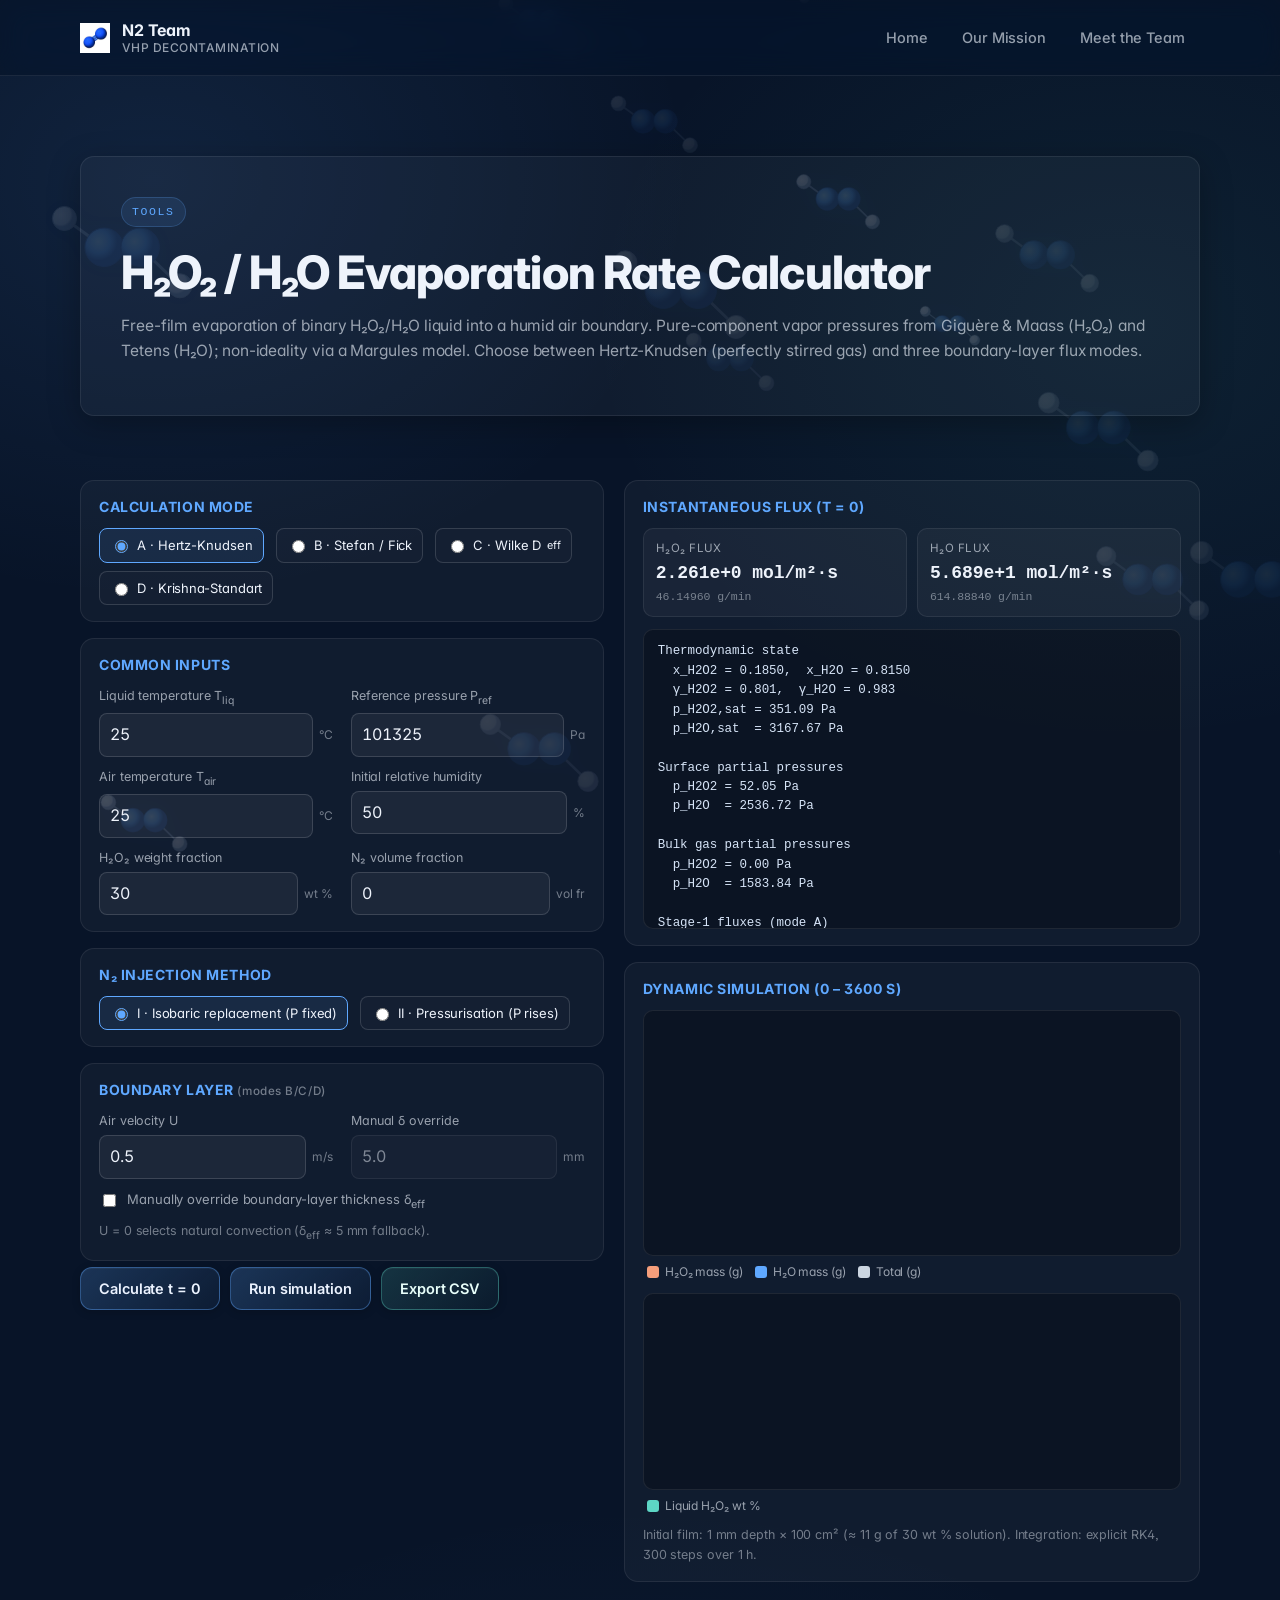
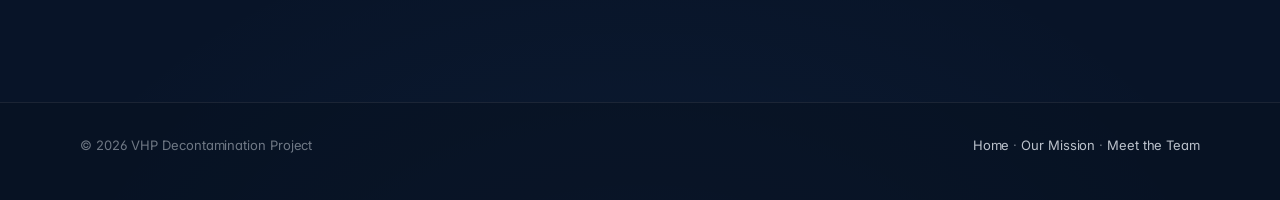
==== evaporation_calculator.html @ b56b87ed "Fix overflowing input fields in evaporation calculator Grid tracks defaulted to min-width:auto, whic" ====
<!doctype html>
<html lang="en">
<head>
  <meta charset="utf-8" />
  <meta name="viewport" content="width=device-width, initial-scale=1" />
  <title>H₂O₂ Evaporation Calculator — VHP Decontamination</title>
  <meta name="description" content="Interactive H2O2/H2O evaporation rate calculator — Hertz-Knudsen and boundary-layer flux models with time-stepping simulation." />
  <link rel="stylesheet" href="assets/css/styles.css" />
  <style>
    /* page-specific layout for the calculator */
    .calc-grid{
      display: grid;
      grid-template-columns: minmax(0, 1fr) minmax(0, 1.1fr);
      gap: 20px;
      align-items: start;
    }
    @media (max-width: 980px){
      .calc-grid{ grid-template-columns: 1fr; }
    }
    .calc-panel{
      background: var(--panel);
      border: 1px solid var(--border);
      border-radius: var(--radius);
      padding: 18px 18px 16px;
    }
    .calc-panel + .calc-panel{ margin-top: 16px; }
    .calc-panel h3{
      margin: 0 0 12px;
      font-size: 14px;
      font-weight: 700;
      letter-spacing: .04em;
      text-transform: uppercase;
      color: var(--brand);
    }
    .row{
      display: grid;
      grid-template-columns: minmax(0, 1fr) minmax(0, 1fr);
      gap: 10px 18px;
    }
    .field{
      display: flex;
      flex-direction: column;
      gap: 4px;
      min-width: 0; /* let the grid track actually shrink to 1fr */
    }
    .field label{
      font-size: 12.5px;
      color: var(--muted);
    }
    .field .input-wrap{
      display: flex;
      align-items: center;
      gap: 6px;
      min-width: 0;
    }
    .field input[type="number"]{
      flex: 1 1 0;
      width: 100%;
      min-width: 0;
      background: rgba(255,255,255,.05);
      border: 1px solid var(--border-strong);
      color: var(--text);
      border-radius: 8px;
      padding: 8px 10px;
      font: inherit;
      font-variant-numeric: tabular-nums;
    }
    .field input[type="number"]:focus{
      outline: 2px solid var(--brand);
      outline-offset: 1px;
    }
    .field input[disabled]{ opacity: .5; }
    .field .unit{
      flex: 0 0 auto;
      font-size: 12px;
      color: var(--subtle);
      white-space: nowrap;
    }
    .radio-list{
      display: flex;
      flex-wrap: wrap;
      gap: 8px 12px;
    }
    .radio-list label{
      display: inline-flex;
      align-items: center;
      gap: 6px;
      padding: 6px 10px;
      border: 1px solid var(--border-strong);
      border-radius: 8px;
      font-size: 13px;
      cursor: pointer;
      background: rgba(255,255,255,.02);
    }
    .radio-list input{ accent-color: var(--brand); }
    .radio-list label:has(input:checked){
      border-color: var(--brand);
      background: rgba(95,168,255,.10);
      color: var(--text);
    }
    .check-row{
      display: flex;
      align-items: center;
      gap: 8px;
      margin-top: 10px;
      font-size: 13px;
      color: var(--muted);
    }
    .check-row input{ accent-color: var(--brand); }
    .btn-row{
      display: flex;
      flex-wrap: wrap;
      gap: 10px;
      margin-top: 6px;
    }
    .results-box{
      background: rgba(0,0,0,.25);
      border: 1px solid var(--border);
      border-radius: var(--radius-sm);
      padding: 12px 14px;
      font-family: var(--mono);
      font-size: 12.5px;
      line-height: 1.55;
      color: #d6e4f7;
      white-space: pre-wrap;
      max-height: 300px;
      overflow: auto;
    }
    .chart-wrap{
      background: rgba(0,0,0,.25);
      border: 1px solid var(--border);
      border-radius: var(--radius-sm);
      padding: 8px;
    }
    canvas{ display: block; width: 100%; height: auto; }
    .legend{
      display: flex;
      flex-wrap: wrap;
      gap: 12px;
      padding: 6px 4px 2px;
      font-size: 12px;
      color: var(--muted);
    }
    .legend .swatch{
      display: inline-block;
      width: 12px; height: 12px;
      vertical-align: middle;
      border-radius: 3px;
      margin-right: 6px;
    }
    .note{
      font-size: 12.5px;
      color: var(--subtle);
      margin-top: 8px;
    }
    .kpi-grid{
      display: grid;
      grid-template-columns: repeat(2, minmax(0, 1fr));
      gap: 10px;
      margin-top: 6px;
    }
    .kpi{
      background: rgba(255,255,255,.04);
      border: 1px solid var(--border);
      border-radius: 10px;
      padding: 10px 12px;
    }
    .kpi .label{
      font-size: 11.5px;
      letter-spacing: .04em;
      text-transform: uppercase;
      color: var(--muted);
    }
    .kpi .value{
      font-family: var(--mono);
      font-size: 18px;
      font-weight: 600;
      color: var(--text);
      margin-top: 2px;
      font-variant-numeric: tabular-nums;
    }
    .kpi .sub{
      font-family: var(--mono);
      font-size: 11.5px;
      color: var(--subtle);
    }
  </style>
</head>

<body>
  <a class="skip-link" href="#main">Skip to content</a>

  <header class="site-header">
    <div class="container">
      <nav class="nav" aria-label="Main navigation">
        <a class="brand" href="index.html">
          <img src="assets/images/N2 icon.jpg" alt="" class="nav-logo">
          <span>
            N2 Team
            <small>VHP decontamination</small>
          </span>
        </a>

        <button class="nav-toggle" data-nav-toggle aria-expanded="false" aria-controls="navLinks">
          Menu
        </button>

        <div class="nav-links" id="navLinks" data-nav-links>
          <a href="index.html">Home</a>
          <a href="mission.html">Our Mission</a>
          <a href="team.html">Meet the Team</a>
        </div>
      </nav>
    </div>
  </header>

  <main id="main">
    <section class="hero">
      <div class="container">
        <div class="card pad-lg">
          <div class="kicker">Tools</div>
          <h1>H₂O₂ / H₂O Evaporation Rate Calculator</h1>
          <p>
            Free-film evaporation of binary H₂O₂/H₂O liquid into a humid air boundary.
            Pure-component vapor pressures from Giguère &amp; Maass (H₂O₂) and Tetens
            (H₂O); non-ideality via a Margules model. Choose between Hertz-Knudsen
            (perfectly stirred gas) and three boundary-layer flux modes.
          </p>
        </div>
      </div>
    </section>

    <section class="section">
      <div class="container">
        <div class="calc-grid">

          <!-- ============ LEFT: INPUTS ============ -->
          <div>
            <div class="calc-panel">
              <h3>Calculation Mode</h3>
              <div class="radio-list" role="radiogroup" aria-label="Calculation mode">
                <label><input type="radio" name="mode" value="A" checked> A · Hertz-Knudsen</label>
                <label><input type="radio" name="mode" value="B"> B · Stefan / Fick</label>
                <label><input type="radio" name="mode" value="C"> C · Wilke D<sub>eff</sub></label>
                <label><input type="radio" name="mode" value="D"> D · Krishna-Standart</label>
              </div>
            </div>

            <div class="calc-panel">
              <h3>Common Inputs</h3>
              <div class="row">
                <div class="field">
                  <label for="T_liq">Liquid temperature T<sub>liq</sub></label>
                  <div class="input-wrap">
                    <input id="T_liq" type="number" step="0.1" value="25">
                    <span class="unit">°C</span>
                  </div>
                </div>
                <div class="field">
                  <label for="P_ref">Reference pressure P<sub>ref</sub></label>
                  <div class="input-wrap">
                    <input id="P_ref" type="number" step="100" value="101325">
                    <span class="unit">Pa</span>
                  </div>
                </div>
                <div class="field">
                  <label for="T_air">Air temperature T<sub>air</sub></label>
                  <div class="input-wrap">
                    <input id="T_air" type="number" step="0.1" value="25">
                    <span class="unit">°C</span>
                  </div>
                </div>
                <div class="field">
                  <label for="RH">Initial relative humidity</label>
                  <div class="input-wrap">
                    <input id="RH" type="number" step="1" min="0" max="100" value="50">
                    <span class="unit">%</span>
                  </div>
                </div>
                <div class="field">
                  <label for="wt_H2O2">H₂O₂ weight fraction</label>
                  <div class="input-wrap">
                    <input id="wt_H2O2" type="number" step="0.5" min="0" max="100" value="30">
                    <span class="unit">wt %</span>
                  </div>
                </div>
                <div class="field">
                  <label for="f_N2">N₂ volume fraction</label>
                  <div class="input-wrap">
                    <input id="f_N2" type="number" step="0.01" min="0" max="1" value="0">
                    <span class="unit">vol fr</span>
                  </div>
                </div>
              </div>
            </div>

            <div class="calc-panel">
              <h3>N₂ Injection Method</h3>
              <div class="radio-list" role="radiogroup" aria-label="N2 injection method">
                <label><input type="radio" name="n2mode" value="I" checked> I · Isobaric replacement (P fixed)</label>
                <label><input type="radio" name="n2mode" value="II"> II · Pressurisation (P rises)</label>
              </div>
            </div>

            <div class="calc-panel">
              <h3>Boundary Layer <small style="text-transform:none;color:var(--subtle);font-weight:500">(modes B/C/D)</small></h3>
              <div class="row">
                <div class="field">
                  <label for="U_air">Air velocity U</label>
                  <div class="input-wrap">
                    <input id="U_air" type="number" step="0.1" min="0" value="0.5">
                    <span class="unit">m/s</span>
                  </div>
                </div>
                <div class="field">
                  <label for="delta_man">Manual δ override</label>
                  <div class="input-wrap">
                    <input id="delta_man" type="number" step="0.1" min="0" value="5.0" disabled>
                    <span class="unit">mm</span>
                  </div>
                </div>
              </div>
              <div class="check-row">
                <input id="delta_override" type="checkbox">
                <label for="delta_override">Manually override boundary-layer thickness δ<sub>eff</sub></label>
              </div>
              <div class="note">U = 0 selects natural convection (δ<sub>eff</sub> ≈ 5 mm fallback).</div>
            </div>

            <div class="btn-row">
              <button class="btn primary" id="btn-calc">Calculate t = 0</button>
              <button class="btn primary" id="btn-run">Run simulation</button>
              <button class="btn secondary" id="btn-csv">Export CSV</button>
            </div>
          </div>

          <!-- ============ RIGHT: RESULTS ============ -->
          <div>
            <div class="calc-panel">
              <h3>Instantaneous flux (t = 0)</h3>
              <div class="kpi-grid">
                <div class="kpi">
                  <div class="label">H₂O₂ flux</div>
                  <div class="value" id="kpi-flux1">— mol/m²·s</div>
                  <div class="sub" id="kpi-gmin1">— g/min</div>
                </div>
                <div class="kpi">
                  <div class="label">H₂O flux</div>
                  <div class="value" id="kpi-flux2">— mol/m²·s</div>
                  <div class="sub" id="kpi-gmin2">— g/min</div>
                </div>
              </div>
              <div class="results-box" id="static-out" style="margin-top:12px">Awaiting inputs — click “Calculate t = 0”.</div>
            </div>

            <div class="calc-panel">
              <h3>Dynamic simulation (0 – 3600 s)</h3>
              <div class="chart-wrap">
                <canvas id="chart-mass" width="640" height="280"></canvas>
              </div>
              <div class="legend">
                <span><span class="swatch" style="background:#f59e7b"></span>H₂O₂ mass (g)</span>
                <span><span class="swatch" style="background:#5fa8ff"></span>H₂O mass (g)</span>
                <span><span class="swatch" style="background:#cbd5e1"></span>Total (g)</span>
              </div>
              <div class="chart-wrap" style="margin-top:10px">
                <canvas id="chart-wt" width="640" height="220"></canvas>
              </div>
              <div class="legend">
                <span><span class="swatch" style="background:#5dd6c5"></span>Liquid H₂O₂ wt %</span>
              </div>
              <div class="note">
                Initial film: 1 mm depth × 100 cm² (≈ 11 g of 30 wt % solution).
                Integration: explicit RK4, 300 steps over 1 h.
              </div>
            </div>
          </div>

        </div>
      </div>
    </section>
  </main>

  <footer>
    <div class="container">
      <div class="tiny">© <span data-year></span> VHP Decontamination Project</div>
      <div class="tiny">
        <a href="index.html">Home</a> ·
        <a href="mission.html">Our Mission</a> ·
        <a href="team.html">Meet the Team</a>
      </div>
    </div>
  </footer>

  <script src="assets/js/main.js"></script>
  <script>
  /* ================================================================
     EvapCalculator — JS port of EvapCalculatorAp_v15.py
     Physics: Giguere-Maass H2O2 vp, Tetens H2O vp, Margules activity,
     Hertz-Knudsen or boundary-layer flux; RK4 mass-balance over 1 h.
     ================================================================ */
  (function(){
    // ---- shared physical constants (mirrors Python) ----
    const R_gas      = 8.314;
    const A_surf     = 100e-4;          // m² (10×10 cm)
    const M1         = 34.015e-3;       // kg/mol H2O2
    const M2         = 18.015e-3;       // kg/mol H2O
    const A12m       = -0.40;           // Margules
    const A21m       = -0.22;
    const H2O2_pref  = 5.0 * 133.322;   // Pa (5 mmHg @ 30 °C)
    const H2O2_Tref  = 303.15;          // K
    const H2O2_HvR   = 11590;           // K (ΔHvap / R)

    // ---- DOM helpers ----
    const $ = id => document.getElementById(id);
    const getNum = id => parseFloat($(id).value);
    const radioVal = name => document.querySelector(`input[name="${name}"]:checked`).value;

    // override checkbox enables manual delta entry
    $('delta_override').addEventListener('change', e => {
      $('delta_man').disabled = !e.target.checked;
    });

    // ---- read all inputs into a state object ----
    function readState(){
      return {
        T_liq    : getNum('T_liq') + 273.15,
        T_air    : getNum('T_air') + 273.15,
        wt_H2O2  : getNum('wt_H2O2') / 100.0,
        P_ref    : getNum('P_ref'),
        RH       : getNum('RH') / 100.0,
        f_N2     : getNum('f_N2'),
        mode     : radioVal('mode'),
        n2_mode  : radioVal('n2mode'),
        U_air    : getNum('U_air'),
        d_over   : $('delta_override').checked,
        delta_m  : getNum('delta_man') / 1000.0
      };
    }

    // ---- thermodynamics (given liquid wt% and T) ----
    function thermo(T_liq, T_air, wt, RH){
      // mole fractions in liquid
      let x1;
      if (wt <= 0)      x1 = 0.0;
      else if (wt >= 1) x1 = 1.0;
      else {
        const n1 = wt / M1;
        const n2 = (1 - wt) / M2;
        x1 = n1 / (n1 + n2);
      }
      const x2 = 1 - x1;

      // pure-component vapor pressures
      const p1_pure = H2O2_pref * Math.exp(-H2O2_HvR * (1/T_liq - 1/H2O2_Tref));
      const Tc      = T_liq - 273.15;
      const p2_pure = 610.78 * Math.exp(17.27 * Tc / (Tc + 237.3));

      // Margules activity coefficients
      const gamma1 = Math.exp(x2*x2 * (A12m + 2*(A21m - A12m)*x1));
      const gamma2 = Math.exp(x1*x1 * (A21m + 2*(A12m - A21m)*x2));

      // surface partial pressures (modified Raoult)
      const p1_surf = x1 * gamma1 * p1_pure;
      const p2_surf = x2 * gamma2 * p2_pure;

      // bulk gas
      const Tac = T_air - 273.15;
      const p2_pure_air = 610.78 * Math.exp(17.27 * Tac / (Tac + 237.3));
      const p2_bulk = RH * p2_pure_air;
      const p1_bulk = 0.0;

      return { x1, x2, p1_pure, p2_pure, gamma1, gamma2, p1_surf, p2_surf, p1_bulk, p2_bulk };
    }

    // ---- flux kernel: returns [flux1, flux2] in mol/m²/s ----
    function fluxes(state, th){
      const { mode, T_liq, T_air, U_air, d_over, delta_m } = state;
      const { p1_surf, p2_surf, p1_bulk, p2_bulk } = th;
      let f1 = 0, f2 = 0;

      if (mode === 'A'){
        // Hertz-Knudsen, alpha = 1
        const d1 = Math.sqrt(2 * Math.PI * M1 * R_gas * T_liq);
        const d2 = Math.sqrt(2 * Math.PI * M2 * R_gas * T_liq);
        f1 = (p1_surf - p1_bulk) / d1;
        f2 = (p2_surf - p2_bulk) / d2;
      } else {
        // B/C/D: simple boundary-layer film
        let delta_eff;
        if (d_over){
          delta_eff = delta_m;
        } else {
          const L = 0.1, nu = 1.5e-5;
          const Re = U_air * L / nu;
          delta_eff = (Re > 0) ? (4.64 * L / Math.sqrt(Re)) : 0.005;
        }
        const D1_air = 1.3e-5;
        const D2_air = 2.4e-5;
        const kg1 = D1_air / delta_eff;
        const kg2 = D2_air / delta_eff;
        f1 = (kg1 / (R_gas * T_air)) * (p1_surf - p1_bulk);
        f2 = (kg2 / (R_gas * T_air)) * (p2_surf - p2_bulk);
      }
      return [f1, f2];
    }

    // ===============================================================
    // STATIC CALCULATION (t = 0)
    // ===============================================================
    function doCalculate(){
      const s = readState();
      const th = thermo(s.T_liq, s.T_air, s.wt_H2O2, s.RH);
      const [f1, f2] = fluxes(s, th);

      // mol/m²/s → g/min over A_surf (100 cm²)
      const g1 = f1 * M1 * 1000 * 60 * A_surf;
      const g2 = f2 * M2 * 1000 * 60 * A_surf;

      $('kpi-flux1').textContent = `${f1.toExponential(3)} mol/m²·s`;
      $('kpi-flux2').textContent = `${f2.toExponential(3)} mol/m²·s`;
      $('kpi-gmin1').textContent = `${g1.toFixed(5)} g/min`;
      $('kpi-gmin2').textContent = `${g2.toFixed(5)} g/min`;

      const lines = [
        `Thermodynamic state`,
        `  x_H2O2 = ${th.x1.toFixed(4)},  x_H2O = ${th.x2.toFixed(4)}`,
        `  γ_H2O2 = ${th.gamma1.toFixed(3)},  γ_H2O = ${th.gamma2.toFixed(3)}`,
        `  p_H2O2,sat = ${th.p1_pure.toFixed(2)} Pa`,
        `  p_H2O,sat  = ${th.p2_pure.toFixed(2)} Pa`,
        ``,
        `Surface partial pressures`,
        `  p_H2O2 = ${th.p1_surf.toFixed(2)} Pa`,
        `  p_H2O  = ${th.p2_surf.toFixed(2)} Pa`,
        ``,
        `Bulk gas partial pressures`,
        `  p_H2O2 = ${th.p1_bulk.toFixed(2)} Pa`,
        `  p_H2O  = ${th.p2_bulk.toFixed(2)} Pa`,
        ``,
        `Stage-1 fluxes (mode ${s.mode})`,
        `  H2O2 : ${f1.toExponential(4)} mol/m²·s   |  ${g1.toFixed(6)} g/min`,
        `  H2O  : ${f2.toExponential(4)} mol/m²·s   |  ${g2.toFixed(6)} g/min`
      ];
      $('static-out').textContent = lines.join('\n');
    }

    // ===============================================================
    // DYNAMIC SIMULATION (0 → 3600 s, RK4)
    // ===============================================================
    let simResult = null;

    function dYdt(t, Y, s){
      let [m1, m2] = Y;
      m1 = Math.max(0, m1);
      m2 = Math.max(0, m2);
      if (m1 + m2 <= 1e-9) return [0, 0];

      // local mole fractions → effective wt%
      const n1 = m1 / M1, n2 = m2 / M2;
      const x1 = n1 / (n1 + n2);
      const wt_eff = (m1) / (m1 + m2);

      // build thermo with current liquid composition
      const th = thermo(s.T_liq, s.T_air, wt_eff, s.RH);
      const [f1, f2] = fluxes(s, th);

      // dm/dt = -flux · M · A
      return [-f1 * M1 * A_surf, -f2 * M2 * A_surf];
    }

    function rk4(f, t0, t1, Y0, nSteps, s){
      const dt = (t1 - t0) / nSteps;
      const ts = new Array(nSteps + 1);
      const ys = new Array(nSteps + 1);
      ts[0] = t0;
      ys[0] = Y0.slice();

      for (let i = 0; i < nSteps; i++){
        const t = ts[i];
        const Y = ys[i];
        const k1 = f(t,         Y,                                       s);
        const k2 = f(t + dt/2, [Y[0] + dt/2 * k1[0], Y[1] + dt/2 * k1[1]], s);
        const k3 = f(t + dt/2, [Y[0] + dt/2 * k2[0], Y[1] + dt/2 * k2[1]], s);
        const k4 = f(t + dt,   [Y[0] + dt   * k3[0], Y[1] + dt   * k3[1]], s);
        const Yn = [
          Y[0] + dt/6 * (k1[0] + 2*k2[0] + 2*k3[0] + k4[0]),
          Y[1] + dt/6 * (k1[1] + 2*k2[1] + 2*k3[1] + k4[1])
        ];
        ts[i+1] = t + dt;
        ys[i+1] = [Math.max(0, Yn[0]), Math.max(0, Yn[1])];
      }
      return { ts, ys };
    }

    function runSimulation(){
      const s = readState();

      // initial film: 1 mm × A_surf, ρ ≈ 1100 kg/m³ for 30 wt%
      const rho   = 1100.0;
      const V0    = 1e-3 * A_surf;        // m³
      const m_tot = rho * V0;             // kg
      const m1_0  = m_tot * s.wt_H2O2;
      const m2_0  = m_tot * (1 - s.wt_H2O2);

      const sol = rk4(dYdt, 0, 3600, [m1_0, m2_0], 300, s);
      simResult = sol;

      drawCharts(sol);
    }

    // ===============================================================
    // CSV EXPORT
    // ===============================================================
    function exportCSV(){
      if (!simResult){
        alert('No simulation data — click "Run simulation" first.');
        return;
      }
      const { ts, ys } = simResult;
      const rows = [['Time (s)', 'Time (min)', 'H2O2 Mass (g)', 'H2O Mass (g)', 'Total Mass (g)', 'H2O2 wt%']];
      for (let i = 0; i < ts.length; i++){
        const tSec = ts[i];
        const m1g = ys[i][0] * 1000;
        const m2g = ys[i][1] * 1000;
        const mt  = m1g + m2g;
        const wp  = mt > 1e-6 ? (m1g / mt) * 100 : 0;
        rows.push([
          tSec.toFixed(2),
          (tSec/60).toFixed(4),
          m1g.toFixed(6),
          m2g.toFixed(6),
          mt.toFixed(6),
          wp.toFixed(4)
        ]);
      }
      const csv = rows.map(r => r.join(',')).join('\n');
      const blob = new Blob([csv], { type: 'text/csv;charset=utf-8' });
      const url = URL.createObjectURL(blob);
      const a = document.createElement('a');
      a.href = url;
      a.download = `evap_simulation_${Date.now()}.csv`;
      document.body.appendChild(a);
      a.click();
      document.body.removeChild(a);
      URL.revokeObjectURL(url);
    }

    // ===============================================================
    // CANVAS PLOTTING
    // ===============================================================
    function fitCanvas(canvas){
      const dpr = window.devicePixelRatio || 1;
      const w = canvas.clientWidth;
      const h = parseInt(canvas.getAttribute('height'), 10);
      canvas.width  = Math.round(w * dpr);
      canvas.height = Math.round(h * dpr);
      const ctx = canvas.getContext('2d');
      ctx.setTransform(dpr, 0, 0, dpr, 0, 0);
      return { ctx, w, h };
    }

    function drawAxes(ctx, w, h, pad, xMax, yMax, xLabel, yLabel){
      ctx.strokeStyle = 'rgba(255,255,255,.15)';
      ctx.lineWidth = 1;
      ctx.fillStyle = 'rgba(238,243,251,.55)';
      ctx.font = '11px ui-monospace, Menlo, Consolas, monospace';

      // box
      ctx.strokeRect(pad.l, pad.t, w - pad.l - pad.r, h - pad.t - pad.b);

      // gridlines: 5 vertical, 5 horizontal
      ctx.strokeStyle = 'rgba(255,255,255,.06)';
      for (let i = 1; i < 5; i++){
        const x = pad.l + (w - pad.l - pad.r) * i / 5;
        ctx.beginPath(); ctx.moveTo(x, pad.t); ctx.lineTo(x, h - pad.b); ctx.stroke();
        const y = pad.t + (h - pad.t - pad.b) * i / 5;
        ctx.beginPath(); ctx.moveTo(pad.l, y); ctx.lineTo(w - pad.r, y); ctx.stroke();
      }

      // tick labels
      ctx.fillStyle = 'rgba(238,243,251,.55)';
      ctx.textAlign = 'center';
      for (let i = 0; i <= 5; i++){
        const x = pad.l + (w - pad.l - pad.r) * i / 5;
        const v = xMax * i / 5;
        ctx.fillText(v.toFixed(0), x, h - pad.b + 14);
      }
      ctx.textAlign = 'right';
      for (let i = 0; i <= 5; i++){
        const y = h - pad.b - (h - pad.t - pad.b) * i / 5;
        const v = yMax * i / 5;
        ctx.fillText(v.toFixed(2), pad.l - 6, y + 4);
      }

      // axis labels
      ctx.fillStyle = 'rgba(238,243,251,.7)';
      ctx.textAlign = 'center';
      ctx.fillText(xLabel, pad.l + (w - pad.l - pad.r)/2, h - 4);
      ctx.save();
      ctx.translate(12, pad.t + (h - pad.t - pad.b)/2);
      ctx.rotate(-Math.PI/2);
      ctx.fillText(yLabel, 0, 0);
      ctx.restore();
    }

    function plotSeries(ctx, xs, ys, pad, w, h, xMax, yMax, color){
      ctx.strokeStyle = color;
      ctx.lineWidth = 2;
      ctx.beginPath();
      const plotW = w - pad.l - pad.r;
      const plotH = h - pad.t - pad.b;
      for (let i = 0; i < xs.length; i++){
        const x = pad.l + (xs[i] / xMax) * plotW;
        const y = pad.t + (1 - ys[i] / yMax) * plotH;
        if (i === 0) ctx.moveTo(x, y);
        else         ctx.lineTo(x, y);
      }
      ctx.stroke();
    }

    function drawCharts(sol){
      const { ts, ys } = sol;
      const tMin = ts.map(t => t / 60);
      const m1g  = ys.map(y => y[0] * 1000);
      const m2g  = ys.map(y => y[1] * 1000);
      const mt   = m1g.map((v, i) => v + m2g[i]);
      const wt   = m1g.map((v, i) => mt[i] > 1e-6 ? (v / mt[i]) * 100 : 0);

      const xMax  = 60;                       // minutes
      const yMaxM = Math.max(...mt) * 1.1 || 1;

      // chart 1: masses
      const c1 = $('chart-mass');
      const f1 = fitCanvas(c1);
      f1.ctx.clearRect(0, 0, f1.w, f1.h);
      const pad1 = { l: 56, r: 14, t: 12, b: 28 };
      drawAxes(f1.ctx, f1.w, f1.h, pad1, xMax, yMaxM, 'Time (min)', 'Mass (g)');
      plotSeries(f1.ctx, tMin, m1g, pad1, f1.w, f1.h, xMax, yMaxM, '#f59e7b');
      plotSeries(f1.ctx, tMin, m2g, pad1, f1.w, f1.h, xMax, yMaxM, '#5fa8ff');
      plotSeries(f1.ctx, tMin, mt,  pad1, f1.w, f1.h, xMax, yMaxM, '#cbd5e1');

      // chart 2: wt%
      const c2 = $('chart-wt');
      const f2 = fitCanvas(c2);
      f2.ctx.clearRect(0, 0, f2.w, f2.h);
      const pad2 = { l: 56, r: 14, t: 12, b: 28 };
      drawAxes(f2.ctx, f2.w, f2.h, pad2, xMax, 100, 'Time (min)', 'H₂O₂ wt %');
      plotSeries(f2.ctx, tMin, wt, pad2, f2.w, f2.h, xMax, 100, '#5dd6c5');
    }

    // redraw existing simulation on window resize (responsive canvas)
    let resizeRaf = null;
    window.addEventListener('resize', () => {
      if (!simResult) return;
      if (resizeRaf) cancelAnimationFrame(resizeRaf);
      resizeRaf = requestAnimationFrame(() => drawCharts(simResult));
    });

    // ---- wire up buttons ----
    $('btn-calc').addEventListener('click', doCalculate);
    $('btn-run').addEventListener('click', runSimulation);
    $('btn-csv').addEventListener('click', exportCSV);

    // initial draw so canvases aren't blank
    doCalculate();
  })();
  </script>
</body>
</html>
---- assets/css/styles.css ----
/* ============================================================
   VHP Decontamination — pharma-clean dark theme
   ============================================================ */

@import url('https://fonts.googleapis.com/css2?family=Inter:wght@400;500;600;700;800&display=swap');

:root{
  /* Surfaces */
  --bg:        #081428;
  --bg-2:      #0c1c38;
  --panel:     rgba(255,255,255,.035);
  --panel-2:   rgba(255,255,255,.06);

  /* Text */
  --text:      #eef3fb;
  --muted:     rgba(238,243,251,.62);
  --subtle:    rgba(238,243,251,.45);

  /* Brand — clinical blue + teal accent */
  --brand:     #5fa8ff;
  --brand-deep:#3b82f6;
  --brand-2:   #5dd6c5;
  --warn:      #f59e7b;

  /* Lines / shadows */
  --border:        rgba(255,255,255,.08);
  --border-strong: rgba(255,255,255,.14);
  --shadow:        0 8px 32px rgba(0,0,0,.28);
  --shadow-lift:   0 18px 44px rgba(8,20,40,.55), 0 0 0 1px rgba(95,168,255,.18);

  /* Geometry */
  --radius:    14px;
  --radius-sm: 10px;
  --max:       1120px;

  /* Type */
  --sans: 'Inter', ui-sans-serif, system-ui, -apple-system, "Segoe UI", Roboto, Helvetica, Arial, sans-serif;
  --mono: ui-monospace, SFMono-Regular, Menlo, Monaco, Consolas, "Liberation Mono", "Courier New", monospace;

  /* Motion */
  --ease:       cubic-bezier(.4,0,.2,1);
  --t-fast:     .18s var(--ease);
  --t-med:      .28s var(--ease);
}

*{ box-sizing:border-box; }
html,body{ margin:0; padding:0; }
html{ scroll-behavior:smooth; }

body{
  font-family: var(--sans);
  font-feature-settings: "cv11","ss01","ss03";
  -webkit-font-smoothing: antialiased;
  -moz-osx-font-smoothing: grayscale;
  background:
    radial-gradient(900px 700px at 12% 10%, rgba(95,168,255,.10), transparent 60%),
    radial-gradient(900px 700px at 88% 18%, rgba(93,214,197,.07), transparent 60%),
    radial-gradient(1100px 800px at 50% 110%, rgba(95,168,255,.06), transparent 60%),
    var(--bg);
  color: var(--text);
  line-height: 1.6;
  letter-spacing: -0.005em;
  min-height: 100vh;
}

a{ color: inherit; text-decoration: none; }
a:hover{ text-decoration: none; }

.container{
  width: min(var(--max), calc(100% - 48px));
  margin: 0 auto;
}

/* ============================================================
   Animated H2O2 molecule background
   ============================================================ */
.molecule-bg{
  position: fixed;
  inset: 0;
  pointer-events: none;
  z-index: 0;
  overflow: hidden;
}
.molecule{
  position: absolute;
  opacity: 0;
  will-change: transform;
  animation:
    molDrift var(--dur,40s) ease-in-out var(--delay,0s) infinite,
    molFadeIn 1.2s ease-out var(--fadeDelay,0s) forwards;
}
.molecule svg{
  width: 100%;
  height: auto;
  display: block;
  filter: drop-shadow(0 0 14px rgba(95,168,255,.18));
}
@keyframes molFadeIn{
  to{ opacity: var(--targetOpacity, .14); }
}
@keyframes molDrift{
  0%,100%{ transform: translate(0,0) rotate(var(--rot,0deg)); }
  25%    { transform: translate(34px,-42px) rotate(calc(var(--rot,0deg) + 90deg)); }
  50%    { transform: translate(-22px,-66px) rotate(calc(var(--rot,0deg) + 180deg)); }
  75%    { transform: translate(-44px,-18px) rotate(calc(var(--rot,0deg) + 270deg)); }
}
@media (prefers-reduced-motion: reduce){
  .molecule{ animation: molFadeIn 1s ease-out forwards; }
}

/* Ensure all real content sits above molecules */
.site-header, main, footer{ position: relative; z-index: 1; }

/* ============================================================
   Page transitions — evaporate / condense
   Header and molecules stay static; content vaporizes into the
   molecular atmosphere and condenses back out on the next page.
   ============================================================ */

@keyframes condense-in{
  0%{
    opacity: 0;
    filter: blur(22px);
    transform: translateY(-26px) scale(1.035);
  }
  60%{
    filter: blur(4px);
  }
  100%{
    opacity: 1;
    filter: blur(0);
    transform: translateY(0) scale(1);
  }
}

/* Default condense-in on every page load */
main, footer, .wrap{
  animation: condense-in .78s cubic-bezier(.2,.65,.2,1) both;
  will-change: opacity, filter, transform;
}

/* Stagger footer slightly so it condenses just after main */
footer{ animation-delay: .12s; }

/* Leave state — overrides the entry animation */
body.page-leave main,
body.page-leave footer,
body.page-leave .wrap{
  animation: none;
  opacity: 0;
  filter: blur(20px);
  transform: translateY(-32px) scale(1.05);
  transition:
    opacity .46s cubic-bezier(.55,.06,.68,.19),
    filter .46s cubic-bezier(.55,.06,.68,.19),
    transform .46s cubic-bezier(.55,.06,.68,.19);
}

/* Subtle vapor "bloom" — molecules glow brighter during transitions */
body.page-leave .molecule svg,
.molecule.transition-flare svg{
  filter: drop-shadow(0 0 22px rgba(95,168,255,.42));
  transition: filter .4s ease;
}

/* Reduced motion — keep transition but skip blur/transform */
@media (prefers-reduced-motion: reduce){
  main, footer, .wrap{
    animation: none;
    opacity: 1;
  }
  body.page-leave main,
  body.page-leave footer,
  body.page-leave .wrap{
    opacity: 0;
    filter: none;
    transform: none;
    transition: opacity .25s ease;
  }
}

/* ============================================================
   Skip link / accessibility
   ============================================================ */
.skip-link{
  position:absolute; left:-999px; top:auto;
  width:1px; height:1px; overflow:hidden;
}
.skip-link:focus{
  left: 14px; top: 14px; width:auto; height:auto;
  padding:10px 12px; background:#0e1f3a; border:1px solid var(--border-strong);
  border-radius: 10px; z-index: 9999;
}

/* ============================================================
   Header / navigation
   ============================================================ */
.site-header{
  position: sticky; top: 0; z-index: 50;
  backdrop-filter: blur(14px) saturate(140%);
  -webkit-backdrop-filter: blur(14px) saturate(140%);
  background: rgba(8,20,40,.62);
  border-bottom: 1px solid var(--border);
}

.nav{
  display:flex; align-items:center; justify-content:space-between;
  padding: 16px 0; gap: 16px;
}

.brand{
  display:flex; align-items:center; gap: 12px;
  font-weight: 700; letter-spacing: -.01em;
  transition: opacity var(--t-fast);
}
.brand:hover{ opacity: .85; }
.brand span{ display:flex; flex-direction:column; line-height:1.15; }
.brand small{
  font-weight: 500; font-size: 12px;
  color: var(--muted);
  letter-spacing: .04em;
  text-transform: uppercase;
  margin-top: 2px;
}

.nav-logo{
  height: 30px;
  width: auto;
  display: block;
  color: var(--text);   /* SVG inherits this via stroke="currentColor" */
}

.nav-links{
  display:flex; align-items:center; gap: 4px;
}
.nav-links a{
  padding: 9px 14px;
  border-radius: 10px;
  border: 1px solid transparent;
  color: var(--muted);
  font-size: 14.5px;
  font-weight: 500;
  transition: color var(--t-fast), background var(--t-fast), border-color var(--t-fast);
}
.nav-links a:hover{
  color: var(--text);
  background: rgba(255,255,255,.04);
}
.nav-links a.active{
  color: var(--text);
  background: rgba(95,168,255,.10);
  border-color: rgba(95,168,255,.22);
}

.nav-toggle{
  display:none;
  border: 1px solid var(--border-strong);
  background: rgba(255,255,255,.04);
  color: var(--text);
  padding: 9px 14px;
  border-radius: 10px;
  font-family: var(--sans);
  font-size: 14px;
  cursor: pointer;
  transition: background var(--t-fast);
}
.nav-toggle:hover{ background: rgba(255,255,255,.08); }

@media (max-width: 760px){
  .nav-toggle{ display: inline-flex; }
  .nav-links{
    position: absolute; top: 100%; left: 0; right: 0;
    flex-direction: column; gap: 0;
    background: rgba(8,20,40,.96);
    backdrop-filter: blur(14px);
    border-bottom: 1px solid var(--border);
    padding: 8px 24px 16px;
    display: none;
  }
  .nav-links.open{ display: flex; }
  .nav-links a{ width: 100%; padding: 12px 14px; }
}

/* ============================================================
   Hero
   ============================================================ */
.hero{
  padding: 80px 0 40px;
}

/* ============================================================
   Cards
   ============================================================ */
.card{
  background: var(--panel);
  border: 1px solid var(--border);
  border-radius: var(--radius);
  box-shadow: var(--shadow);
  backdrop-filter: blur(8px);
  -webkit-backdrop-filter: blur(8px);
  transition: border-color var(--t-med), background var(--t-med);
}
.card.pad{ padding: 28px; }
.card.pad-lg{ padding: 40px; }

@media (max-width: 600px){
  .card.pad{ padding: 22px; }
  .card.pad-lg{ padding: 28px; }
}

/* ============================================================
   Typography
   ============================================================ */
.kicker{
  display: inline-block;
  color: var(--brand);
  font-family: var(--mono);
  font-size: 11.5px;
  letter-spacing: .14em;
  text-transform: uppercase;
  margin-bottom: 6px;
  padding: 5px 10px;
  border-radius: 999px;
  background: rgba(95,168,255,.10);
  border: 1px solid rgba(95,168,255,.22);
}

h1,h2,h3{
  margin: 12px 0 14px;
  line-height: 1.18;
  letter-spacing: -.02em;
  font-weight: 700;
  color: var(--text);
}
h1{ font-size: clamp(32px, 3.6vw, 48px); font-weight: 800; }
h2{ font-size: clamp(22px, 2.4vw, 30px); }
h3{ font-size: 17px; font-weight: 600; }

p{
  margin: 12px 0;
  color: var(--muted);
  font-size: 15.5px;
}
strong{ color: var(--text); font-weight: 600; }

/* ============================================================
   Buttons — soft rise on hover
   ============================================================ */
.btn{
  display:inline-flex; align-items:center; justify-content:center;
  gap: 10px;
  padding: 12px 18px;
  border-radius: 12px;
  border: 1px solid var(--border-strong);
  background: rgba(255,255,255,.04);
  color: var(--text);
  font-family: var(--sans);
  font-weight: 600;
  font-size: 14.5px;
  letter-spacing: -.005em;
  cursor: pointer;
  text-decoration: none;
  transform: translateY(0);
  box-shadow: 0 1px 0 rgba(255,255,255,.04) inset, 0 2px 8px rgba(0,0,0,.18);
  transition:
    transform var(--t-med),
    box-shadow var(--t-med),
    background var(--t-fast),
    border-color var(--t-fast),
    color var(--t-fast);
}
.btn:hover{
  transform: translateY(-3px);
  background: rgba(255,255,255,.07);
  box-shadow: var(--shadow-lift);
}
.btn:active{
  transform: translateY(-1px);
  transition-duration: .08s;
}
.btn:focus-visible{
  outline: 2px solid var(--brand);
  outline-offset: 3px;
}

.btn.primary{
  border-color: rgba(95,168,255,.40);
  background: linear-gradient(135deg, rgba(95,168,255,.22), rgba(95,168,255,.06));
  color: #ecf3ff;
}
.btn.primary:hover{
  border-color: rgba(95,168,255,.60);
  background: linear-gradient(135deg, rgba(95,168,255,.30), rgba(95,168,255,.10));
}

.btn.secondary{
  border-color: rgba(93,214,197,.36);
  background: linear-gradient(135deg, rgba(93,214,197,.16), rgba(93,214,197,.04));
  color: #e8fffa;
}
.btn.secondary:hover{
  border-color: rgba(93,214,197,.55);
  background: linear-gradient(135deg, rgba(93,214,197,.24), rgba(93,214,197,.08));
}

.btn .icon{
  width: 18px; height: 18px;
  display:inline-grid; place-items:center;
}

.cta-row{
  display:flex; flex-wrap:wrap; gap: 12px;
  margin-top: 20px;
}

/* ============================================================
   Lists / utility
   ============================================================ */
.list{
  margin: 12px 0 0;
  padding-left: 20px;
  color: var(--muted);
}
.list li{ margin: 8px 0; font-size: 15px; }
.list li::marker{ color: var(--brand); }

.hr{
  height:1px;
  background: var(--border);
  margin: 22px 0;
  border: 0;
}

.section{ padding: 24px 0 80px; }

.grid-3{
  display:grid;
  grid-template-columns: repeat(3, 1fr);
  gap: 18px;
}
@media (max-width: 920px){ .grid-3{ grid-template-columns: 1fr; } }

/* ============================================================
   Profile cards (team)
   ============================================================ */
.profile{
  display:flex; gap: 16px; align-items: flex-start;
}
.avatar{
  width: 52px; height: 52px;
  border-radius: 12px;
  border: 1px solid var(--border-strong);
  background: linear-gradient(135deg, rgba(95,168,255,.18), rgba(93,214,197,.10));
  display:grid; place-items:center;
  font-weight: 700;
  font-size: 15px;
  letter-spacing: .04em;
  color: #f3f8ff;
  flex-shrink: 0;
}
.profile h3{ margin-top: 0; }
.profile p{ margin: 4px 0 10px; font-size: 14px; }

/* ============================================================
   Footer
   ============================================================ */
.footer, footer{
  padding: 32px 0 44px;
  color: var(--muted);
  border-top: 1px solid var(--border);
  background: rgba(8,16,30,.45);
  margin-top: 40px;
}
.footer .container, footer .container{
  display:flex; justify-content:space-between; gap: 12px; flex-wrap:wrap;
  align-items: center;
}
.tiny{
  font-size: 13px;
  color: var(--subtle);
}
.tiny a{
  color: rgba(238,243,251,.78);
  transition: color var(--t-fast);
}
.tiny a:hover{ color: var(--text); }

/* ============================================================
   Misc helpers
   ============================================================ */
.small-note{
  font-size: 13.5px;
  color: var(--subtle);
  margin-top: 6px;
}

code.inline{
  font-family: var(--mono);
  font-size: .92em;
  padding: 2px 7px;
  border-radius: 8px;
  border: 1px solid var(--border);
  background: rgba(255,255,255,.04);
}
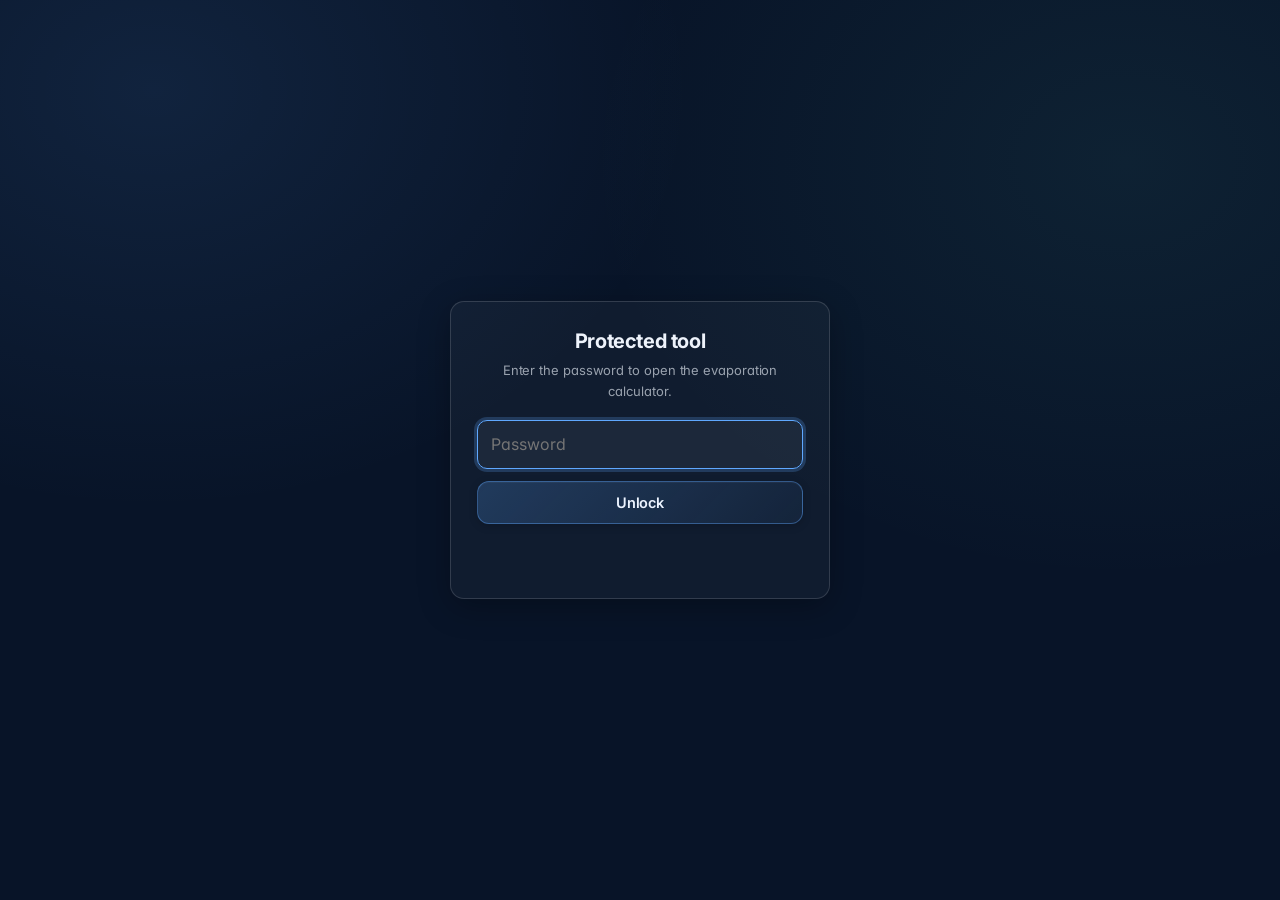
==== commit f6f3693d: "Add client-side password gate to evaporation calculator The calculator page is hidden behind a passw" ====
--- a/evaporation_calculator.html
+++ b/evaporation_calculator.html
@@ -184,10 +184,106 @@
       font-size: 11.5px;
       color: var(--subtle);
     }
+    /* ---- password gate ---- */
+    body.locked > *:not(#pw-gate){ display: none !important; }
+    body:not(.locked) #pw-gate{ display: none; }
+    #pw-gate{
+      position: fixed; inset: 0; z-index: 9999;
+      display: flex; align-items: center; justify-content: center;
+      padding: 24px;
+      background:
+        radial-gradient(900px 700px at 12% 10%, rgba(95,168,255,.10), transparent 60%),
+        radial-gradient(900px 700px at 88% 18%, rgba(93,214,197,.07), transparent 60%),
+        var(--bg);
+    }
+    .pw-card{
+      width: min(380px, 100%);
+      background: var(--panel);
+      border: 1px solid var(--border-strong);
+      border-radius: var(--radius);
+      box-shadow: var(--shadow);
+      padding: 28px 26px;
+      text-align: center;
+    }
+    .pw-card h2{ margin: 0 0 6px; font-size: 20px; font-weight: 700; }
+    .pw-card p{ margin: 0 0 18px; font-size: 13px; color: var(--muted); }
+    .pw-card form{ display: flex; flex-direction: column; gap: 12px; }
+    .pw-card input{
+      width: 100%; box-sizing: border-box;
+      background: rgba(255,255,255,.05);
+      border: 1px solid var(--border-strong);
+      color: var(--text);
+      border-radius: 10px;
+      padding: 11px 13px;
+      font: inherit;
+    }
+    .pw-card input:focus{
+      outline: none;
+      border-color: var(--brand);
+      box-shadow: 0 0 0 3px rgba(95,168,255,.22);
+    }
+    .pw-err{ min-height: 1.2em; margin: 0; font-size: 13px; color: var(--warn); }
   </style>
 </head>
 
-<body>
+<body class="locked">
+
+  <div id="pw-gate" role="dialog" aria-modal="true" aria-labelledby="pw-title">
+    <div class="pw-card">
+      <h2 id="pw-title">Protected tool</h2>
+      <p>Enter the password to open the evaporation calculator.</p>
+      <form id="pw-form">
+        <input id="pw-input" type="password" autocomplete="current-password"
+               placeholder="Password" aria-label="Password" autofocus>
+        <button class="btn primary" type="submit">Unlock</button>
+        <p class="pw-err" id="pw-err" role="alert" aria-live="polite"></p>
+      </form>
+    </div>
+  </div>
+
+  <script>
+    /* Client-side gate. This only deters casual access — the page content
+       is still delivered to the browser and can be reached via dev tools.
+       Only the SHA-256 of the password is stored here, never the plaintext. */
+    (function(){
+      var HASH = 'afd6843f52dc384590a97d144eeca3cfb4b6547b98a138b69b0e9e4fa8b67a0b';
+      var KEY  = 'evapcalc-unlocked';
+      var body = document.body;
+
+      if (sessionStorage.getItem(KEY) === HASH){
+        body.classList.remove('locked');
+        return;
+      }
+
+      async function sha256(str){
+        var buf = await crypto.subtle.digest('SHA-256', new TextEncoder().encode(str));
+        return Array.from(new Uint8Array(buf))
+          .map(function(b){ return b.toString(16).padStart(2, '0'); }).join('');
+      }
+
+      document.addEventListener('DOMContentLoaded', function(){
+        var form  = document.getElementById('pw-form');
+        var input = document.getElementById('pw-input');
+        var err   = document.getElementById('pw-err');
+
+        form.addEventListener('submit', async function(e){
+          e.preventDefault();
+          err.textContent = '';
+          var h;
+          try { h = await sha256(input.value); }
+          catch(_){ err.textContent = 'Crypto unavailable — use HTTPS or localhost.'; return; }
+          if (h === HASH){
+            sessionStorage.setItem(KEY, HASH);
+            body.classList.remove('locked');
+          } else {
+            err.textContent = 'Incorrect password.';
+            input.select();
+          }
+        });
+      });
+    })();
+  </script>
+
   <a class="skip-link" href="#main">Skip to content</a>
 
   <header class="site-header">
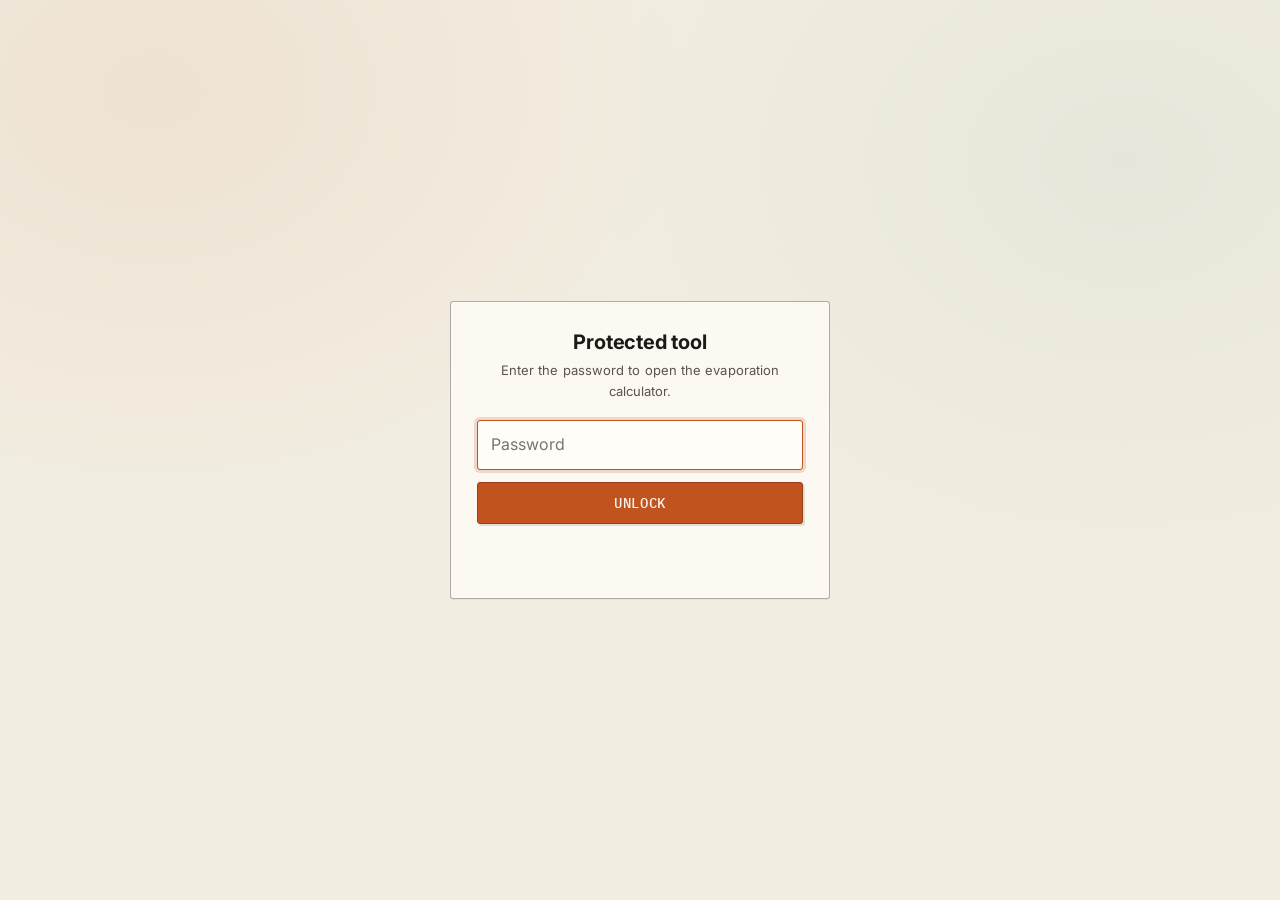
==== commit e0424be2: "Re-theme shared site to flat "Lab Datasheet" look Replace the dark navy + blue/teal gradient/glass t" ====
--- a/evaporation_calculator.html
+++ b/evaporation_calculator.html
@@ -57,10 +57,10 @@
       flex: 1 1 0;
       width: 100%;
       min-width: 0;
-      background: rgba(255,255,255,.05);
+      background: #fffdf7;
       border: 1px solid var(--border-strong);
       color: var(--text);
-      border-radius: 8px;
+      border-radius: var(--radius);
       padding: 8px 10px;
       font: inherit;
       font-variant-numeric: tabular-nums;
@@ -87,15 +87,15 @@
       gap: 6px;
       padding: 6px 10px;
       border: 1px solid var(--border-strong);
-      border-radius: 8px;
+      border-radius: var(--radius);
       font-size: 13px;
       cursor: pointer;
-      background: rgba(255,255,255,.02);
+      background: var(--panel-2);
     }
     .radio-list input{ accent-color: var(--brand); }
     .radio-list label:has(input:checked){
       border-color: var(--brand);
-      background: rgba(95,168,255,.10);
+      background: rgba(193,83,31,.10);
       color: var(--text);
     }
     .check-row{
@@ -114,21 +114,21 @@
       margin-top: 6px;
     }
     .results-box{
-      background: rgba(0,0,0,.25);
-      border: 1px solid var(--border);
+      background: var(--panel-2);
+      border: 1px solid var(--border-strong);
       border-radius: var(--radius-sm);
       padding: 12px 14px;
       font-family: var(--mono);
       font-size: 12.5px;
       line-height: 1.55;
-      color: #d6e4f7;
+      color: var(--text);
       white-space: pre-wrap;
       max-height: 300px;
       overflow: auto;
     }
     .chart-wrap{
-      background: rgba(0,0,0,.25);
-      border: 1px solid var(--border);
+      background: #fffdf7;
+      border: 1px solid var(--border-strong);
       border-radius: var(--radius-sm);
       padding: 8px;
     }
@@ -160,9 +160,9 @@
       margin-top: 6px;
     }
     .kpi{
-      background: rgba(255,255,255,.04);
+      background: var(--panel-2);
       border: 1px solid var(--border);
-      border-radius: 10px;
+      border-radius: var(--radius);
       padding: 10px 12px;
     }
     .kpi .label{
@@ -192,8 +192,8 @@
       display: flex; align-items: center; justify-content: center;
       padding: 24px;
       background:
-        radial-gradient(900px 700px at 12% 10%, rgba(95,168,255,.10), transparent 60%),
-        radial-gradient(900px 700px at 88% 18%, rgba(93,214,197,.07), transparent 60%),
+        radial-gradient(900px 700px at 12% 10%, rgba(193,83,31,.07), transparent 60%),
+        radial-gradient(900px 700px at 88% 18%, rgba(44,96,85,.05), transparent 60%),
         var(--bg);
     }
     .pw-card{
@@ -210,17 +210,17 @@
     .pw-card form{ display: flex; flex-direction: column; gap: 12px; }
     .pw-card input{
       width: 100%; box-sizing: border-box;
-      background: rgba(255,255,255,.05);
+      background: #fffdf7;
       border: 1px solid var(--border-strong);
       color: var(--text);
-      border-radius: 10px;
+      border-radius: var(--radius);
       padding: 11px 13px;
       font: inherit;
     }
     .pw-card input:focus{
       outline: none;
       border-color: var(--brand);
-      box-shadow: 0 0 0 3px rgba(95,168,255,.22);
+      box-shadow: 0 0 0 3px rgba(193,83,31,.20);
     }
     .pw-err{ min-height: 1.2em; margin: 0; font-size: 13px; color: var(--warn); }
   </style>
@@ -455,15 +455,15 @@
                 <canvas id="chart-mass" width="640" height="280"></canvas>
               </div>
               <div class="legend">
-                <span><span class="swatch" style="background:#f59e7b"></span>H₂O₂ mass (g)</span>
-                <span><span class="swatch" style="background:#5fa8ff"></span>H₂O mass (g)</span>
-                <span><span class="swatch" style="background:#cbd5e1"></span>Total (g)</span>
+                <span><span class="swatch" style="background:#c1531f"></span>H₂O₂ mass (g)</span>
+                <span><span class="swatch" style="background:#2c6055"></span>H₂O mass (g)</span>
+                <span><span class="swatch" style="background:#35507a"></span>Total (g)</span>
               </div>
               <div class="chart-wrap" style="margin-top:10px">
                 <canvas id="chart-wt" width="640" height="220"></canvas>
               </div>
               <div class="legend">
-                <span><span class="swatch" style="background:#5dd6c5"></span>Liquid H₂O₂ wt %</span>
+                <span><span class="swatch" style="background:#2c6055"></span>Liquid H₂O₂ wt %</span>
               </div>
               <div class="note">
                 Initial film: 1 mm depth × 100 cm² (≈ 11 g of 30 wt % solution).
@@ -756,16 +756,16 @@
     }
 
     function drawAxes(ctx, w, h, pad, xMax, yMax, xLabel, yLabel){
-      ctx.strokeStyle = 'rgba(255,255,255,.15)';
+      ctx.strokeStyle = 'rgba(27,26,22,.38)';
       ctx.lineWidth = 1;
-      ctx.fillStyle = 'rgba(238,243,251,.55)';
+      ctx.fillStyle = 'rgba(27,26,22,.62)';
       ctx.font = '11px ui-monospace, Menlo, Consolas, monospace';
 
       // box
       ctx.strokeRect(pad.l, pad.t, w - pad.l - pad.r, h - pad.t - pad.b);
 
       // gridlines: 5 vertical, 5 horizontal
-      ctx.strokeStyle = 'rgba(255,255,255,.06)';
+      ctx.strokeStyle = 'rgba(27,26,22,.10)';
       for (let i = 1; i < 5; i++){
         const x = pad.l + (w - pad.l - pad.r) * i / 5;
         ctx.beginPath(); ctx.moveTo(x, pad.t); ctx.lineTo(x, h - pad.b); ctx.stroke();
@@ -774,7 +774,7 @@
       }
 
       // tick labels
-      ctx.fillStyle = 'rgba(238,243,251,.55)';
+      ctx.fillStyle = 'rgba(27,26,22,.62)';
       ctx.textAlign = 'center';
       for (let i = 0; i <= 5; i++){
         const x = pad.l + (w - pad.l - pad.r) * i / 5;
@@ -789,7 +789,7 @@
       }
 
       // axis labels
-      ctx.fillStyle = 'rgba(238,243,251,.7)';
+      ctx.fillStyle = 'rgba(27,26,22,.78)';
       ctx.textAlign = 'center';
       ctx.fillText(xLabel, pad.l + (w - pad.l - pad.r)/2, h - 4);
       ctx.save();
@@ -831,9 +831,9 @@
       f1.ctx.clearRect(0, 0, f1.w, f1.h);
       const pad1 = { l: 56, r: 14, t: 12, b: 28 };
       drawAxes(f1.ctx, f1.w, f1.h, pad1, xMax, yMaxM, 'Time (min)', 'Mass (g)');
-      plotSeries(f1.ctx, tMin, m1g, pad1, f1.w, f1.h, xMax, yMaxM, '#f59e7b');
-      plotSeries(f1.ctx, tMin, m2g, pad1, f1.w, f1.h, xMax, yMaxM, '#5fa8ff');
-      plotSeries(f1.ctx, tMin, mt,  pad1, f1.w, f1.h, xMax, yMaxM, '#cbd5e1');
+      plotSeries(f1.ctx, tMin, m1g, pad1, f1.w, f1.h, xMax, yMaxM, '#c1531f');
+      plotSeries(f1.ctx, tMin, m2g, pad1, f1.w, f1.h, xMax, yMaxM, '#2c6055');
+      plotSeries(f1.ctx, tMin, mt,  pad1, f1.w, f1.h, xMax, yMaxM, '#35507a');
 
       // chart 2: wt%
       const c2 = $('chart-wt');
@@ -841,7 +841,7 @@
       f2.ctx.clearRect(0, 0, f2.w, f2.h);
       const pad2 = { l: 56, r: 14, t: 12, b: 28 };
       drawAxes(f2.ctx, f2.w, f2.h, pad2, xMax, 100, 'Time (min)', 'H₂O₂ wt %');
-      plotSeries(f2.ctx, tMin, wt, pad2, f2.w, f2.h, xMax, 100, '#5dd6c5');
+      plotSeries(f2.ctx, tMin, wt, pad2, f2.w, f2.h, xMax, 100, '#2c6055');
     }
 
     // redraw existing simulation on window resize (responsive canvas)
--- a/assets/css/styles.css
+++ b/assets/css/styles.css
@@ -1,41 +1,43 @@
 /* ============================================================
-   VHP Decontamination — pharma-clean dark theme
-   ============================================================ */
-
-@import url('https://fonts.googleapis.com/css2?family=Inter:wght@400;500;600;700;800&display=swap');
+   VHP Decontamination — "Lab Datasheet" theme
+   Light bone paper · near-black ink · burnt-amber accent ·
+   hairline rules · mono labels · flat (no glow/glass).
+   ============================================================ */
+
+@import url('https://fonts.googleapis.com/css2?family=Inter:wght@300;400;500;600;700&family=IBM+Plex+Mono:wght@400;500;600&display=swap');
 
 :root{
-  /* Surfaces */
-  --bg:        #081428;
-  --bg-2:      #0c1c38;
-  --panel:     rgba(255,255,255,.035);
-  --panel-2:   rgba(255,255,255,.06);
-
-  /* Text */
-  --text:      #eef3fb;
-  --muted:     rgba(238,243,251,.62);
-  --subtle:    rgba(238,243,251,.45);
-
-  /* Brand — clinical blue + teal accent */
-  --brand:     #5fa8ff;
-  --brand-deep:#3b82f6;
-  --brand-2:   #5dd6c5;
-  --warn:      #f59e7b;
-
-  /* Lines / shadows */
-  --border:        rgba(255,255,255,.08);
-  --border-strong: rgba(255,255,255,.14);
-  --shadow:        0 8px 32px rgba(0,0,0,.28);
-  --shadow-lift:   0 18px 44px rgba(8,20,40,.55), 0 0 0 1px rgba(95,168,255,.18);
-
-  /* Geometry */
-  --radius:    14px;
-  --radius-sm: 10px;
+  /* Surfaces — warm paper stock */
+  --bg:        #f2ede1;
+  --bg-2:      #e8e1d1;
+  --panel:     #fbf9f2;   /* card / sheet surface */
+  --panel-2:   #f0ebdd;
+
+  /* Ink */
+  --text:      #1b1a16;
+  --muted:     #5a554a;
+  --subtle:    #8b8474;
+
+  /* Accents — burnt amber primary, ink-teal secondary */
+  --brand:     #c1531f;   /* burnt amber */
+  --brand-deep:#9c3f14;
+  --brand-2:   #2c6055;   /* deep pine / ink-teal */
+  --warn:      #a8321f;   /* rust red — distinct from amber */
+
+  /* Lines / shadows — flat, printed */
+  --border:        rgba(27,26,22,.16);
+  --border-strong: rgba(27,26,22,.34);
+  --shadow:        0 1px 0 rgba(27,26,22,.05);
+  --shadow-lift:   3px 3px 0 rgba(27,26,22,.14), 0 0 0 1px rgba(193,83,31,.34);
+
+  /* Geometry — boxy, technical */
+  --radius:    3px;
+  --radius-sm: 2px;
   --max:       1120px;
 
   /* Type */
   --sans: 'Inter', ui-sans-serif, system-ui, -apple-system, "Segoe UI", Roboto, Helvetica, Arial, sans-serif;
-  --mono: ui-monospace, SFMono-Regular, Menlo, Monaco, Consolas, "Liberation Mono", "Courier New", monospace;
+  --mono: 'IBM Plex Mono', ui-monospace, SFMono-Regular, Menlo, Monaco, Consolas, "Liberation Mono", "Courier New", monospace;
 
   /* Motion */
   --ease:       cubic-bezier(.4,0,.2,1);
@@ -49,17 +51,19 @@
 
 body{
   font-family: var(--sans);
-  font-feature-settings: "cv11","ss01","ss03";
   -webkit-font-smoothing: antialiased;
   -moz-osx-font-smoothing: grayscale;
+  /* Faint graph-paper grid + warm vignette over bone stock */
   background:
-    radial-gradient(900px 700px at 12% 10%, rgba(95,168,255,.10), transparent 60%),
-    radial-gradient(900px 700px at 88% 18%, rgba(93,214,197,.07), transparent 60%),
-    radial-gradient(1100px 800px at 50% 110%, rgba(95,168,255,.06), transparent 60%),
+    linear-gradient(rgba(27,26,22,.028) 1px, transparent 1px) 0 0 / 27px 27px,
+    linear-gradient(90deg, rgba(27,26,22,.028) 1px, transparent 1px) 0 0 / 27px 27px,
+    radial-gradient(1000px 720px at 14% -6%, rgba(193,83,31,.06), transparent 62%),
+    radial-gradient(1000px 720px at 92% 110%, rgba(44,96,85,.05), transparent 62%),
     var(--bg);
   color: var(--text);
-  line-height: 1.6;
-  letter-spacing: -0.005em;
+  font-weight: 400;
+  line-height: 1.62;
+  letter-spacing: 0.005em;
   min-height: 100vh;
 }
 
@@ -156,10 +160,10 @@
     transform .46s cubic-bezier(.55,.06,.68,.19);
 }
 
-/* Subtle vapor "bloom" — molecules glow brighter during transitions */
+/* Subtle vapor "bloom" — molecules darken slightly during transitions */
 body.page-leave .molecule svg,
 .molecule.transition-flare svg{
-  filter: drop-shadow(0 0 22px rgba(95,168,255,.42));
+  filter: drop-shadow(0 0 14px rgba(193,83,31,.22));
   transition: filter .4s ease;
 }
 
@@ -188,97 +192,223 @@
 }
 .skip-link:focus{
   left: 14px; top: 14px; width:auto; height:auto;
-  padding:10px 12px; background:#0e1f3a; border:1px solid var(--border-strong);
-  border-radius: 10px; z-index: 9999;
-}
-
-/* ============================================================
-   Header / navigation
+  padding:10px 12px; background:var(--panel); color:var(--text);
+  border:1px solid var(--brand);
+  border-radius: var(--radius); z-index: 9999;
+}
+
+/* ============================================================
+   Header / navigation — fixed vertical side rail
    ============================================================ */
 .site-header{
-  position: sticky; top: 0; z-index: 50;
-  backdrop-filter: blur(14px) saturate(140%);
-  -webkit-backdrop-filter: blur(14px) saturate(140%);
-  background: rgba(8,20,40,.62);
-  border-bottom: 1px solid var(--border);
+  position: fixed;
+  top: 0; left: 0; bottom: 0;
+  width: 212px;
+  z-index: 60;
+  background: none;
+  border-bottom: none;
+  backdrop-filter: none;
+  -webkit-backdrop-filter: none;
+}
+.site-header > .container{
+  width: 100%;
+  height: 100%;
+  margin: 0;
+  padding: 30px 0 30px 30px;
 }
 
 .nav{
-  display:flex; align-items:center; justify-content:space-between;
-  padding: 16px 0; gap: 16px;
+  display: flex;
+  flex-direction: column;
+  align-items: flex-start;
+  justify-content: flex-start;
+  height: 100%;
+  padding: 0;
+  gap: 0;
 }
 
 .brand{
-  display:flex; align-items:center; gap: 12px;
-  font-weight: 700; letter-spacing: -.01em;
+  display:flex; align-items:center; gap: 11px;
+  font-weight: 500; letter-spacing: -.005em;
+  margin-bottom: auto;            /* pin brand to the top of the rail */
   transition: opacity var(--t-fast);
 }
 .brand:hover{ opacity: .85; }
 .brand span{ display:flex; flex-direction:column; line-height:1.15; }
 .brand small{
-  font-weight: 500; font-size: 12px;
+  font-family: var(--mono);
+  font-weight: 500; font-size: 10.5px;
   color: var(--muted);
-  letter-spacing: .04em;
+  letter-spacing: .08em;
   text-transform: uppercase;
-  margin-top: 2px;
+  margin-top: 3px;
 }
 
 .nav-logo{
-  height: 30px;
+  height: 28px;
   width: auto;
   display: block;
-  color: var(--text);   /* SVG inherits this via stroke="currentColor" */
-}
-
+  color: var(--text);   /* inline SVG inherits this via stroke="currentColor" */
+  border-radius: 6px;   /* softens the .jpg mark used on inner pages */
+}
+
+/* Vertical link list, softly centered in the rail */
 .nav-links{
-  display:flex; align-items:center; gap: 4px;
+  display: flex;
+  flex-direction: column;
+  align-items: stretch;
+  gap: 10px;
+  margin: auto 0;                 /* vertically center between brand & bottom */
+  width: 100%;
 }
 .nav-links a{
-  padding: 9px 14px;
-  border-radius: 10px;
-  border: 1px solid transparent;
-  color: var(--muted);
-  font-size: 14.5px;
+  position: relative;
+  display: block;
+  padding: 13px 22px;
+  color: var(--text);
+  font-family: var(--mono);
+  font-size: 15px;
   font-weight: 500;
-  transition: color var(--t-fast), background var(--t-fast), border-color var(--t-fast);
-}
-.nav-links a:hover{
-  color: var(--text);
-  background: rgba(255,255,255,.04);
-}
-.nav-links a.active{
-  color: var(--text);
-  background: rgba(95,168,255,.10);
-  border-color: rgba(95,168,255,.22);
-}
+  letter-spacing: .01em;
+  text-transform: uppercase;
+  border-radius: 0;
+  isolation: isolate;
+  transition: transform var(--t-med), color var(--t-fast);
+}
+/* the "extend to the right" fill — flat amber wash with a hard left rule */
+.nav-links a::before{
+  content:"";
+  position:absolute; inset:0;
+  border-left: 2px solid var(--brand);
+  background: linear-gradient(90deg, rgba(193,83,31,.14), rgba(193,83,31,0) 92%);
+  transform: scaleX(0);
+  transform-origin: left center;
+  transition: transform var(--t-med);
+  z-index: -1;
+}
+.nav-links a.active{ color: var(--brand); }
+.nav-links a:hover,
+.nav-links a:focus-visible{ transform: translateX(7px); }
+.nav-links a:hover::before,
+.nav-links a:focus-visible::before,
+.nav-links a.active::before{ transform: scaleX(1); }
+.nav-links a:focus-visible{ outline:2px solid var(--brand); outline-offset:2px; }
 
 .nav-toggle{
   display:none;
   border: 1px solid var(--border-strong);
-  background: rgba(255,255,255,.04);
+  background: var(--panel);
   color: var(--text);
-  padding: 9px 14px;
-  border-radius: 10px;
-  font-family: var(--sans);
-  font-size: 14px;
+  padding: 8px 13px;
+  border-radius: var(--radius);
+  font-family: var(--mono);
+  font-size: 13px;
+  text-transform: uppercase;
+  letter-spacing: .06em;
   cursor: pointer;
-  transition: background var(--t-fast);
-}
-.nav-toggle:hover{ background: rgba(255,255,255,.08); }
-
+  transition: background var(--t-fast), border-color var(--t-fast);
+}
+.nav-toggle:hover{ background: var(--panel-2); border-color: var(--brand); }
+
+/* Push page content clear of the fixed rail on wider screens */
+@media (min-width: 761px){
+  body{ padding-left: 212px; }
+}
+
+/* ---------- Mobile: collapse the rail back into a top bar ---------- */
 @media (max-width: 760px){
-  .nav-toggle{ display: inline-flex; }
+  body{ padding-left: 0; }
+  .site-header{
+    position: sticky;
+    top: 0; left: auto; right: auto; bottom: auto;
+    width: auto; height: auto;
+    background: rgba(242,237,225,.90);
+    backdrop-filter: blur(8px) saturate(120%);
+    -webkit-backdrop-filter: blur(8px) saturate(120%);
+    border-bottom: 1px solid var(--border-strong);
+  }
+  .site-header > .container{
+    width: min(var(--max), calc(100% - 48px));
+    height: auto;
+    margin: 0 auto;
+    padding: 0;
+  }
+  .nav{
+    flex-direction: row;
+    align-items: center;
+    justify-content: space-between;
+    height: auto;
+    padding: 16px 0;
+    gap: 16px;
+  }
+  .brand{ margin-bottom: 0; }
+  .nav-toggle{ display:inline-flex; }
   .nav-links{
     position: absolute; top: 100%; left: 0; right: 0;
     flex-direction: column; gap: 0;
-    background: rgba(8,20,40,.96);
-    backdrop-filter: blur(14px);
-    border-bottom: 1px solid var(--border);
+    margin: 0;
+    background: rgba(242,237,225,.98);
+    backdrop-filter: blur(8px);
+    border-bottom: 1px solid var(--border-strong);
     padding: 8px 24px 16px;
     display: none;
   }
   .nav-links.open{ display: flex; }
-  .nav-links a{ width: 100%; padding: 12px 14px; }
+  .nav-links a{
+    width: 100%;
+    padding: 12px 14px;
+    border-radius: 0;
+  }
+  .nav-links a::before{ border-radius: 0; }
+  .nav-links a:hover,
+  .nav-links a:focus-visible{ transform: none; }
+}
+
+/* ============================================================
+   N2 brand watermark — huge, faded, self-drawing (right side)
+   Injected by main.js on pages that carry the shared header.
+   ============================================================ */
+/* Full-viewport layer; individual marks are scattered + injected
+   by main.js, each with its own --size/--dur/--delay/--peak. */
+.brand-watermark{
+  position: fixed;
+  inset: 0;
+  z-index: 0;                     /* behind content (main/footer are z-index:1) */
+  pointer-events: none;
+  overflow: hidden;
+}
+.n2-mark{
+  position: absolute;
+  width: var(--size, 360px);
+}
+.n2-mark svg{
+  width: 100%; height: auto; display: block;
+}
+.n2-mark path{
+  stroke: var(--brand);
+  stroke-dasharray: 1000;         /* path carries pathLength="1000" */
+  stroke-dashoffset: 1000;
+  opacity: 0;
+  will-change: stroke-dashoffset, opacity;
+  animation: n2-draw var(--dur, 8s) var(--ease) var(--delay, 0s) infinite;
+}
+@keyframes n2-draw{
+  0%   { stroke-dashoffset: 1000; opacity: 0; }
+  8%   { opacity: var(--peak, .14); }
+  46%  { stroke-dashoffset: 0;    opacity: var(--peak, .14); }   /* fully drawn */
+  70%  { stroke-dashoffset: 0;    opacity: var(--peak, .14); }   /* hold */
+  88%  { stroke-dashoffset: 0;    opacity: 0; }                  /* fade out */
+  100% { stroke-dashoffset: 1000; opacity: 0; }                  /* reset, loop */
+}
+@media (prefers-reduced-motion: reduce){
+  .n2-mark path{
+    animation: none;
+    stroke-dashoffset: 0;
+    opacity: var(--peak, .12);
+  }
+}
+@media (max-width: 760px){
+  .brand-watermark{ display: none; }
 }
 
 /* ============================================================
@@ -292,13 +422,26 @@
    Cards
    ============================================================ */
 .card{
+  position: relative;
   background: var(--panel);
-  border: 1px solid var(--border);
+  border: 1px solid var(--border-strong);
   border-radius: var(--radius);
   box-shadow: var(--shadow);
-  backdrop-filter: blur(8px);
-  -webkit-backdrop-filter: blur(8px);
-  transition: border-color var(--t-med), background var(--t-med);
+  transition: border-color var(--t-med), box-shadow var(--t-med);
+}
+/* datasheet corner tick — tiny registration mark, top-left of every card */
+.card::before{
+  content:"";
+  position:absolute; top:8px; left:8px;
+  width:7px; height:7px;
+  border-top:1.5px solid var(--brand);
+  border-left:1.5px solid var(--brand);
+  opacity:.7;
+  pointer-events:none;
+}
+.card:hover{
+  border-color: var(--brand);
+  box-shadow: var(--shadow-lift);
 }
 .card.pad{ padding: 28px; }
 .card.pad-lg{ padding: 40px; }
@@ -315,25 +458,28 @@
   display: inline-block;
   color: var(--brand);
   font-family: var(--mono);
-  font-size: 11.5px;
-  letter-spacing: .14em;
+  font-weight: 600;
+  font-size: 11px;
+  letter-spacing: .18em;
   text-transform: uppercase;
   margin-bottom: 6px;
-  padding: 5px 10px;
-  border-radius: 999px;
-  background: rgba(95,168,255,.10);
-  border: 1px solid rgba(95,168,255,.22);
-}
+  padding: 4px 9px;
+  border-radius: var(--radius-sm);
+  background: rgba(193,83,31,.06);
+  border: 1px solid rgba(193,83,31,.34);
+}
+/* leading marker, like a spec-sheet field id */
+.kicker::before{ content:"› "; opacity:.7; }
 
 h1,h2,h3{
   margin: 12px 0 14px;
-  line-height: 1.18;
-  letter-spacing: -.02em;
-  font-weight: 700;
+  line-height: 1.22;
+  letter-spacing: -.01em;
+  font-weight: 600;
   color: var(--text);
 }
-h1{ font-size: clamp(32px, 3.6vw, 48px); font-weight: 800; }
-h2{ font-size: clamp(22px, 2.4vw, 30px); }
+h1{ font-size: clamp(32px, 3.6vw, 48px); font-weight: 600; }
+h2{ font-size: clamp(22px, 2.4vw, 30px); font-weight: 600; }
 h3{ font-size: 17px; font-weight: 600; }
 
 p{
@@ -348,35 +494,37 @@
    ============================================================ */
 .btn{
   display:inline-flex; align-items:center; justify-content:center;
-  gap: 10px;
-  padding: 12px 18px;
-  border-radius: 12px;
+  gap: 9px;
+  padding: 11px 17px;
+  border-radius: var(--radius);
   border: 1px solid var(--border-strong);
-  background: rgba(255,255,255,.04);
+  background: var(--panel);
   color: var(--text);
-  font-family: var(--sans);
-  font-weight: 600;
-  font-size: 14.5px;
-  letter-spacing: -.005em;
+  font-family: var(--mono);
+  font-weight: 500;
+  font-size: 13.5px;
+  letter-spacing: .04em;
+  text-transform: uppercase;
   cursor: pointer;
   text-decoration: none;
-  transform: translateY(0);
-  box-shadow: 0 1px 0 rgba(255,255,255,.04) inset, 0 2px 8px rgba(0,0,0,.18);
+  transform: translate(0,0);
+  box-shadow: 2px 2px 0 rgba(27,26,22,.12);
   transition:
-    transform var(--t-med),
-    box-shadow var(--t-med),
+    transform var(--t-fast),
+    box-shadow var(--t-fast),
     background var(--t-fast),
     border-color var(--t-fast),
     color var(--t-fast);
 }
+/* flat "press into the paper" — offset shadow collapses on hover */
 .btn:hover{
-  transform: translateY(-3px);
-  background: rgba(255,255,255,.07);
-  box-shadow: var(--shadow-lift);
+  transform: translate(2px,2px);
+  box-shadow: 0 0 0 rgba(27,26,22,0);
+  border-color: var(--brand);
 }
 .btn:active{
-  transform: translateY(-1px);
-  transition-duration: .08s;
+  transform: translate(2px,2px);
+  transition-duration: .06s;
 }
 .btn:focus-visible{
   outline: 2px solid var(--brand);
@@ -384,23 +532,25 @@
 }
 
 .btn.primary{
-  border-color: rgba(95,168,255,.40);
-  background: linear-gradient(135deg, rgba(95,168,255,.22), rgba(95,168,255,.06));
-  color: #ecf3ff;
+  border-color: var(--brand-deep);
+  background: var(--brand);
+  color: #fbf3ea;
 }
 .btn.primary:hover{
-  border-color: rgba(95,168,255,.60);
-  background: linear-gradient(135deg, rgba(95,168,255,.30), rgba(95,168,255,.10));
+  background: var(--brand-deep);
+  border-color: var(--brand-deep);
+  color: #fbf3ea;
 }
 
 .btn.secondary{
-  border-color: rgba(93,214,197,.36);
-  background: linear-gradient(135deg, rgba(93,214,197,.16), rgba(93,214,197,.04));
-  color: #e8fffa;
+  border-color: var(--brand-2);
+  background: transparent;
+  color: var(--brand-2);
 }
 .btn.secondary:hover{
-  border-color: rgba(93,214,197,.55);
-  background: linear-gradient(135deg, rgba(93,214,197,.24), rgba(93,214,197,.08));
+  background: var(--brand-2);
+  border-color: var(--brand-2);
+  color: #eef7f4;
 }
 
 .btn .icon{
@@ -448,14 +598,15 @@
 }
 .avatar{
   width: 52px; height: 52px;
-  border-radius: 12px;
-  border: 1px solid var(--border-strong);
-  background: linear-gradient(135deg, rgba(95,168,255,.18), rgba(93,214,197,.10));
+  border-radius: var(--radius);
+  border: 1px solid var(--brand);
+  background: rgba(193,83,31,.08);
   display:grid; place-items:center;
-  font-weight: 700;
+  font-family: var(--mono);
+  font-weight: 600;
   font-size: 15px;
   letter-spacing: .04em;
-  color: #f3f8ff;
+  color: var(--brand);
   flex-shrink: 0;
 }
 .profile h3{ margin-top: 0; }
@@ -467,8 +618,8 @@
 .footer, footer{
   padding: 32px 0 44px;
   color: var(--muted);
-  border-top: 1px solid var(--border);
-  background: rgba(8,16,30,.45);
+  border-top: 1px solid var(--border-strong);
+  background: var(--panel-2);
   margin-top: 40px;
 }
 .footer .container, footer .container{
@@ -476,14 +627,16 @@
   align-items: center;
 }
 .tiny{
-  font-size: 13px;
+  font-family: var(--mono);
+  font-size: 12px;
+  letter-spacing: .03em;
   color: var(--subtle);
 }
 .tiny a{
-  color: rgba(238,243,251,.78);
+  color: var(--muted);
   transition: color var(--t-fast);
 }
-.tiny a:hover{ color: var(--text); }
+.tiny a:hover{ color: var(--brand); }
 
 /* ============================================================
    Misc helpers
@@ -498,7 +651,8 @@
   font-family: var(--mono);
   font-size: .92em;
   padding: 2px 7px;
-  border-radius: 8px;
+  border-radius: var(--radius-sm);
   border: 1px solid var(--border);
-  background: rgba(255,255,255,.04);
+  background: var(--panel-2);
+  color: var(--brand-deep);
 }
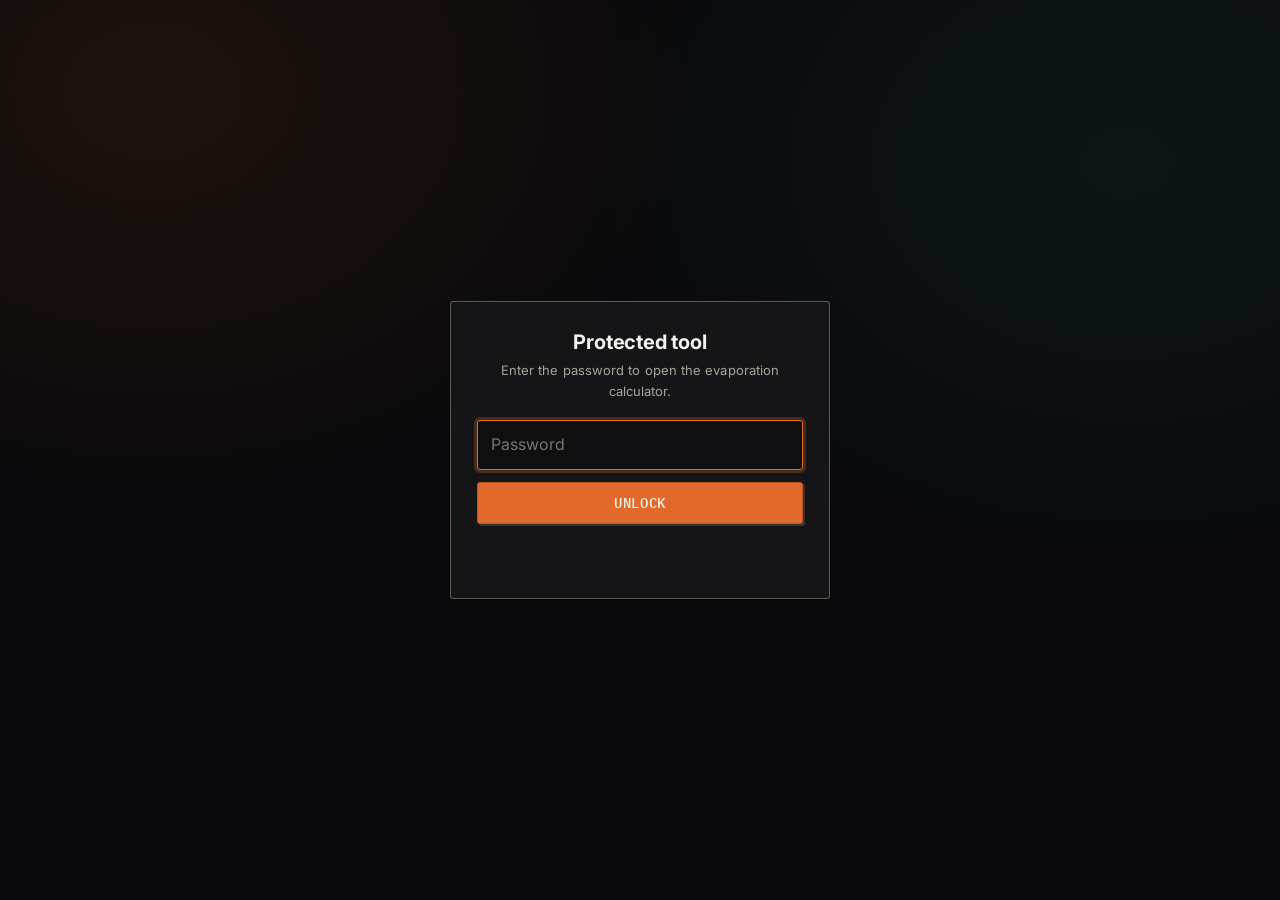
==== commit 5c9e185d: "Flip Lab Datasheet theme to dark variant Invert the light bone-paper theme to near-black background " ====
--- a/evaporation_calculator.html
+++ b/evaporation_calculator.html
@@ -57,7 +57,7 @@
       flex: 1 1 0;
       width: 100%;
       min-width: 0;
-      background: #fffdf7;
+      background: #0f0f11;
       border: 1px solid var(--border-strong);
       color: var(--text);
       border-radius: var(--radius);
@@ -95,7 +95,7 @@
     .radio-list input{ accent-color: var(--brand); }
     .radio-list label:has(input:checked){
       border-color: var(--brand);
-      background: rgba(193,83,31,.10);
+      background: rgba(226,105,44,.14);
       color: var(--text);
     }
     .check-row{
@@ -127,7 +127,7 @@
       overflow: auto;
     }
     .chart-wrap{
-      background: #fffdf7;
+      background: #0f0f11;
       border: 1px solid var(--border-strong);
       border-radius: var(--radius-sm);
       padding: 8px;
@@ -192,8 +192,8 @@
       display: flex; align-items: center; justify-content: center;
       padding: 24px;
       background:
-        radial-gradient(900px 700px at 12% 10%, rgba(193,83,31,.07), transparent 60%),
-        radial-gradient(900px 700px at 88% 18%, rgba(44,96,85,.05), transparent 60%),
+        radial-gradient(900px 700px at 12% 10%, rgba(226,105,44,.10), transparent 60%),
+        radial-gradient(900px 700px at 88% 18%, rgba(70,184,166,.07), transparent 60%),
         var(--bg);
     }
     .pw-card{
@@ -210,7 +210,7 @@
     .pw-card form{ display: flex; flex-direction: column; gap: 12px; }
     .pw-card input{
       width: 100%; box-sizing: border-box;
-      background: #fffdf7;
+      background: #0f0f11;
       border: 1px solid var(--border-strong);
       color: var(--text);
       border-radius: var(--radius);
@@ -220,7 +220,7 @@
     .pw-card input:focus{
       outline: none;
       border-color: var(--brand);
-      box-shadow: 0 0 0 3px rgba(193,83,31,.20);
+      box-shadow: 0 0 0 3px rgba(226,105,44,.25);
     }
     .pw-err{ min-height: 1.2em; margin: 0; font-size: 13px; color: var(--warn); }
   </style>
@@ -455,15 +455,15 @@
                 <canvas id="chart-mass" width="640" height="280"></canvas>
               </div>
               <div class="legend">
-                <span><span class="swatch" style="background:#c1531f"></span>H₂O₂ mass (g)</span>
-                <span><span class="swatch" style="background:#2c6055"></span>H₂O mass (g)</span>
-                <span><span class="swatch" style="background:#35507a"></span>Total (g)</span>
+                <span><span class="swatch" style="background:#e2692c"></span>H₂O₂ mass (g)</span>
+                <span><span class="swatch" style="background:#46b8a6"></span>H₂O mass (g)</span>
+                <span><span class="swatch" style="background:#5a86c8"></span>Total (g)</span>
               </div>
               <div class="chart-wrap" style="margin-top:10px">
                 <canvas id="chart-wt" width="640" height="220"></canvas>
               </div>
               <div class="legend">
-                <span><span class="swatch" style="background:#2c6055"></span>Liquid H₂O₂ wt %</span>
+                <span><span class="swatch" style="background:#46b8a6"></span>Liquid H₂O₂ wt %</span>
               </div>
               <div class="note">
                 Initial film: 1 mm depth × 100 cm² (≈ 11 g of 30 wt % solution).
@@ -756,16 +756,16 @@
     }
 
     function drawAxes(ctx, w, h, pad, xMax, yMax, xLabel, yLabel){
-      ctx.strokeStyle = 'rgba(27,26,22,.38)';
+      ctx.strokeStyle = 'rgba(244,242,236,.30)';
       ctx.lineWidth = 1;
-      ctx.fillStyle = 'rgba(27,26,22,.62)';
+      ctx.fillStyle = 'rgba(244,242,236,.60)';
       ctx.font = '11px ui-monospace, Menlo, Consolas, monospace';
 
       // box
       ctx.strokeRect(pad.l, pad.t, w - pad.l - pad.r, h - pad.t - pad.b);
 
       // gridlines: 5 vertical, 5 horizontal
-      ctx.strokeStyle = 'rgba(27,26,22,.10)';
+      ctx.strokeStyle = 'rgba(244,242,236,.08)';
       for (let i = 1; i < 5; i++){
         const x = pad.l + (w - pad.l - pad.r) * i / 5;
         ctx.beginPath(); ctx.moveTo(x, pad.t); ctx.lineTo(x, h - pad.b); ctx.stroke();
@@ -774,7 +774,7 @@
       }
 
       // tick labels
-      ctx.fillStyle = 'rgba(27,26,22,.62)';
+      ctx.fillStyle = 'rgba(244,242,236,.60)';
       ctx.textAlign = 'center';
       for (let i = 0; i <= 5; i++){
         const x = pad.l + (w - pad.l - pad.r) * i / 5;
@@ -789,7 +789,7 @@
       }
 
       // axis labels
-      ctx.fillStyle = 'rgba(27,26,22,.78)';
+      ctx.fillStyle = 'rgba(244,242,236,.78)';
       ctx.textAlign = 'center';
       ctx.fillText(xLabel, pad.l + (w - pad.l - pad.r)/2, h - 4);
       ctx.save();
@@ -831,9 +831,9 @@
       f1.ctx.clearRect(0, 0, f1.w, f1.h);
       const pad1 = { l: 56, r: 14, t: 12, b: 28 };
       drawAxes(f1.ctx, f1.w, f1.h, pad1, xMax, yMaxM, 'Time (min)', 'Mass (g)');
-      plotSeries(f1.ctx, tMin, m1g, pad1, f1.w, f1.h, xMax, yMaxM, '#c1531f');
-      plotSeries(f1.ctx, tMin, m2g, pad1, f1.w, f1.h, xMax, yMaxM, '#2c6055');
-      plotSeries(f1.ctx, tMin, mt,  pad1, f1.w, f1.h, xMax, yMaxM, '#35507a');
+      plotSeries(f1.ctx, tMin, m1g, pad1, f1.w, f1.h, xMax, yMaxM, '#e2692c');
+      plotSeries(f1.ctx, tMin, m2g, pad1, f1.w, f1.h, xMax, yMaxM, '#46b8a6');
+      plotSeries(f1.ctx, tMin, mt,  pad1, f1.w, f1.h, xMax, yMaxM, '#5a86c8');
 
       // chart 2: wt%
       const c2 = $('chart-wt');
@@ -841,7 +841,7 @@
       f2.ctx.clearRect(0, 0, f2.w, f2.h);
       const pad2 = { l: 56, r: 14, t: 12, b: 28 };
       drawAxes(f2.ctx, f2.w, f2.h, pad2, xMax, 100, 'Time (min)', 'H₂O₂ wt %');
-      plotSeries(f2.ctx, tMin, wt, pad2, f2.w, f2.h, xMax, 100, '#2c6055');
+      plotSeries(f2.ctx, tMin, wt, pad2, f2.w, f2.h, xMax, 100, '#46b8a6');
     }
 
     // redraw existing simulation on window resize (responsive canvas)
--- a/assets/css/styles.css
+++ b/assets/css/styles.css
@@ -1,34 +1,34 @@
 /* ============================================================
-   VHP Decontamination — "Lab Datasheet" theme
-   Light bone paper · near-black ink · burnt-amber accent ·
+   VHP Decontamination — "Lab Datasheet" theme (dark variant)
+   Near-black background · bright font · burnt-amber accent ·
    hairline rules · mono labels · flat (no glow/glass).
    ============================================================ */
 
 @import url('https://fonts.googleapis.com/css2?family=Inter:wght@300;400;500;600;700&family=IBM+Plex+Mono:wght@400;500;600&display=swap');
 
 :root{
-  /* Surfaces — warm paper stock */
-  --bg:        #f2ede1;
-  --bg-2:      #e8e1d1;
-  --panel:     #fbf9f2;   /* card / sheet surface */
-  --panel-2:   #f0ebdd;
-
-  /* Ink */
-  --text:      #1b1a16;
-  --muted:     #5a554a;
-  --subtle:    #8b8474;
-
-  /* Accents — burnt amber primary, ink-teal secondary */
-  --brand:     #c1531f;   /* burnt amber */
-  --brand-deep:#9c3f14;
-  --brand-2:   #2c6055;   /* deep pine / ink-teal */
-  --warn:      #a8321f;   /* rust red — distinct from amber */
+  /* Surfaces — near-black stock */
+  --bg:        #09090b;
+  --bg-2:      #101013;
+  --panel:     #151517;   /* card / sheet surface */
+  --panel-2:   #1c1c1f;
+
+  /* Bright ink on black */
+  --text:      #f4f2ec;
+  --muted:     #a7a399;
+  --subtle:    #726f67;
+
+  /* Accents — bright burnt amber primary, bright ink-teal secondary */
+  --brand:     #e2692c;   /* burnt amber */
+  --brand-deep:#c1531f;
+  --brand-2:   #46b8a6;   /* pine / ink-teal */
+  --warn:      #e0553f;   /* rust red — distinct from amber */
 
   /* Lines / shadows — flat, printed */
-  --border:        rgba(27,26,22,.16);
-  --border-strong: rgba(27,26,22,.34);
-  --shadow:        0 1px 0 rgba(27,26,22,.05);
-  --shadow-lift:   3px 3px 0 rgba(27,26,22,.14), 0 0 0 1px rgba(193,83,31,.34);
+  --border:        rgba(244,242,236,.14);
+  --border-strong: rgba(244,242,236,.30);
+  --shadow:        0 1px 0 rgba(0,0,0,.45);
+  --shadow-lift:   3px 3px 0 rgba(0,0,0,.55), 0 0 0 1px rgba(226,105,44,.45);
 
   /* Geometry — boxy, technical */
   --radius:    3px;
@@ -53,12 +53,12 @@
   font-family: var(--sans);
   -webkit-font-smoothing: antialiased;
   -moz-osx-font-smoothing: grayscale;
-  /* Faint graph-paper grid + warm vignette over bone stock */
+  /* Faint graph-paper grid + warm vignette over black stock */
   background:
-    linear-gradient(rgba(27,26,22,.028) 1px, transparent 1px) 0 0 / 27px 27px,
-    linear-gradient(90deg, rgba(27,26,22,.028) 1px, transparent 1px) 0 0 / 27px 27px,
-    radial-gradient(1000px 720px at 14% -6%, rgba(193,83,31,.06), transparent 62%),
-    radial-gradient(1000px 720px at 92% 110%, rgba(44,96,85,.05), transparent 62%),
+    linear-gradient(rgba(244,242,236,.032) 1px, transparent 1px) 0 0 / 27px 27px,
+    linear-gradient(90deg, rgba(244,242,236,.032) 1px, transparent 1px) 0 0 / 27px 27px,
+    radial-gradient(1000px 720px at 14% -6%, rgba(226,105,44,.10), transparent 62%),
+    radial-gradient(1000px 720px at 92% 110%, rgba(70,184,166,.07), transparent 62%),
     var(--bg);
   color: var(--text);
   font-weight: 400;
@@ -280,7 +280,7 @@
   content:"";
   position:absolute; inset:0;
   border-left: 2px solid var(--brand);
-  background: linear-gradient(90deg, rgba(193,83,31,.14), rgba(193,83,31,0) 92%);
+  background: linear-gradient(90deg, rgba(226,105,44,.16), rgba(226,105,44,0) 92%);
   transform: scaleX(0);
   transform-origin: left center;
   transition: transform var(--t-med);
@@ -322,7 +322,7 @@
     position: sticky;
     top: 0; left: auto; right: auto; bottom: auto;
     width: auto; height: auto;
-    background: rgba(242,237,225,.90);
+    background: rgba(9,9,11,.90);
     backdrop-filter: blur(8px) saturate(120%);
     -webkit-backdrop-filter: blur(8px) saturate(120%);
     border-bottom: 1px solid var(--border-strong);
@@ -347,7 +347,7 @@
     position: absolute; top: 100%; left: 0; right: 0;
     flex-direction: column; gap: 0;
     margin: 0;
-    background: rgba(242,237,225,.98);
+    background: rgba(9,9,11,.98);
     backdrop-filter: blur(8px);
     border-bottom: 1px solid var(--border-strong);
     padding: 8px 24px 16px;
@@ -465,8 +465,8 @@
   margin-bottom: 6px;
   padding: 4px 9px;
   border-radius: var(--radius-sm);
-  background: rgba(193,83,31,.06);
-  border: 1px solid rgba(193,83,31,.34);
+  background: rgba(226,105,44,.10);
+  border: 1px solid rgba(226,105,44,.40);
 }
 /* leading marker, like a spec-sheet field id */
 .kicker::before{ content:"› "; opacity:.7; }
@@ -508,7 +508,7 @@
   cursor: pointer;
   text-decoration: none;
   transform: translate(0,0);
-  box-shadow: 2px 2px 0 rgba(27,26,22,.12);
+  box-shadow: 2px 2px 0 rgba(244,242,236,.14);
   transition:
     transform var(--t-fast),
     box-shadow var(--t-fast),
@@ -516,10 +516,10 @@
     border-color var(--t-fast),
     color var(--t-fast);
 }
-/* flat "press into the paper" — offset shadow collapses on hover */
+/* flat "press into the sheet" — offset shadow collapses on hover */
 .btn:hover{
   transform: translate(2px,2px);
-  box-shadow: 0 0 0 rgba(27,26,22,0);
+  box-shadow: 0 0 0 rgba(244,242,236,0);
   border-color: var(--brand);
 }
 .btn:active{
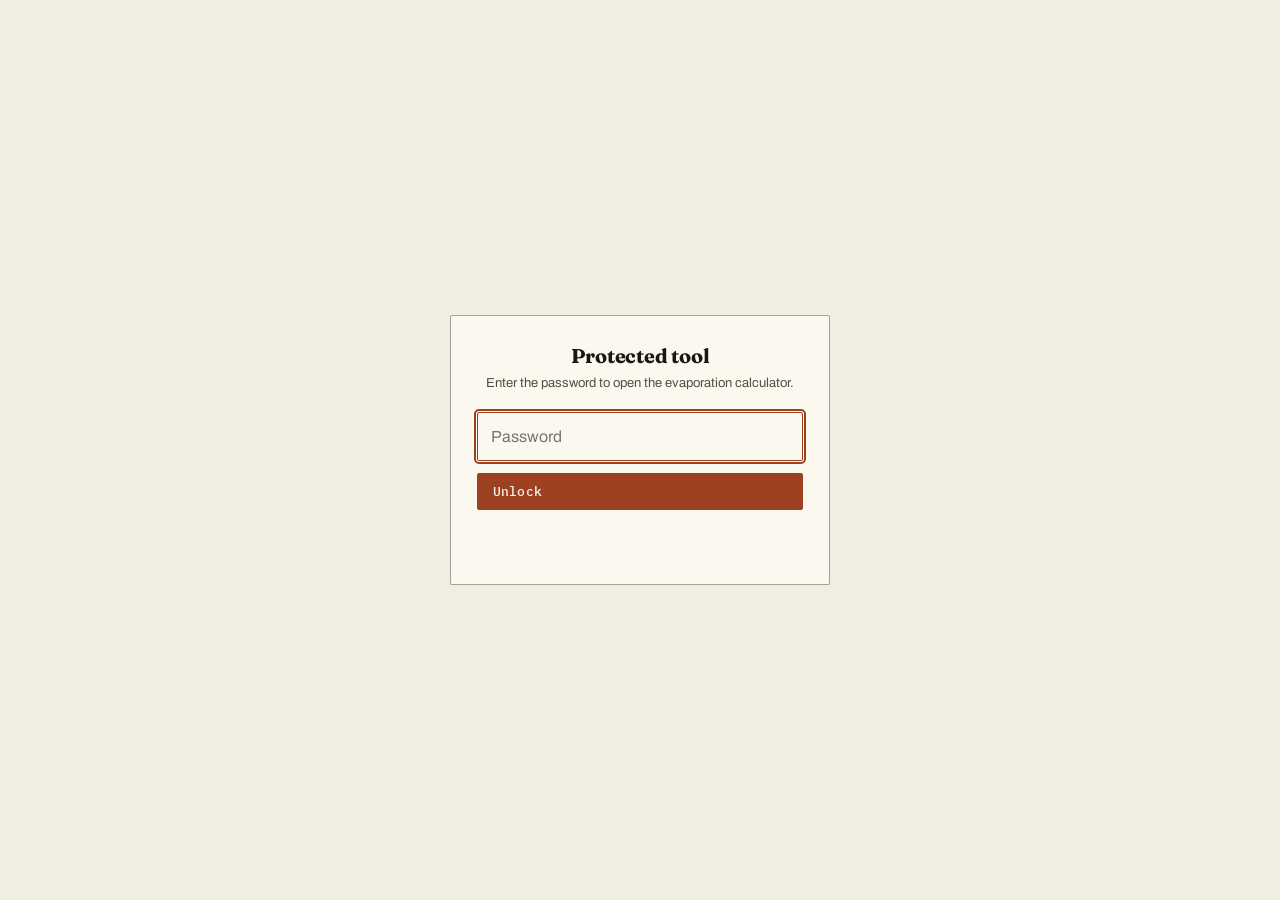
==== commit 3e903bec: "De-vibecoded the whole thing" ====
--- a/evaporation_calculator.html
+++ b/evaporation_calculator.html
@@ -26,9 +26,10 @@
     .calc-panel + .calc-panel{ margin-top: 16px; }
     .calc-panel h3{
       margin: 0 0 12px;
-      font-size: 14px;
-      font-weight: 700;
-      letter-spacing: .04em;
+      font-family: var(--mono);
+      font-size: 12px;
+      font-weight: 500;
+      letter-spacing: .1em;
       text-transform: uppercase;
       color: var(--brand);
     }
@@ -57,7 +58,7 @@
       flex: 1 1 0;
       width: 100%;
       min-width: 0;
-      background: #0f0f11;
+      background: var(--panel);
       border: 1px solid var(--border-strong);
       color: var(--text);
       border-radius: var(--radius);
@@ -95,7 +96,7 @@
     .radio-list input{ accent-color: var(--brand); }
     .radio-list label:has(input:checked){
       border-color: var(--brand);
-      background: rgba(226,105,44,.14);
+      background: var(--brand-tint);
       color: var(--text);
     }
     .check-row{
@@ -127,7 +128,7 @@
       overflow: auto;
     }
     .chart-wrap{
-      background: #0f0f11;
+      background: var(--panel);
       border: 1px solid var(--border-strong);
       border-radius: var(--radius-sm);
       padding: 8px;
@@ -145,7 +146,7 @@
       display: inline-block;
       width: 12px; height: 12px;
       vertical-align: middle;
-      border-radius: 3px;
+      border-radius: 0;
       margin-right: 6px;
     }
     .note{
@@ -191,17 +192,13 @@
       position: fixed; inset: 0; z-index: 9999;
       display: flex; align-items: center; justify-content: center;
       padding: 24px;
-      background:
-        radial-gradient(900px 700px at 12% 10%, rgba(226,105,44,.10), transparent 60%),
-        radial-gradient(900px 700px at 88% 18%, rgba(70,184,166,.07), transparent 60%),
-        var(--bg);
+      background: var(--bg);
     }
     .pw-card{
       width: min(380px, 100%);
       background: var(--panel);
       border: 1px solid var(--border-strong);
       border-radius: var(--radius);
-      box-shadow: var(--shadow);
       padding: 28px 26px;
       text-align: center;
     }
@@ -210,17 +207,17 @@
     .pw-card form{ display: flex; flex-direction: column; gap: 12px; }
     .pw-card input{
       width: 100%; box-sizing: border-box;
-      background: #0f0f11;
+      background: var(--panel);
       border: 1px solid var(--border-strong);
       color: var(--text);
       border-radius: var(--radius);
       padding: 11px 13px;
       font: inherit;
     }
-    .pw-card input:focus{
-      outline: none;
+    .pw-card input:focus-visible{
+      outline: 2px solid var(--brand);
+      outline-offset: 1px;
       border-color: var(--brand);
-      box-shadow: 0 0 0 3px rgba(226,105,44,.25);
     }
     .pw-err{ min-height: 1.2em; margin: 0; font-size: 13px; color: var(--warn); }
   </style>
@@ -288,9 +285,13 @@
 
   <header class="site-header">
     <div class="container">
-      <nav class="nav" aria-label="Main navigation">
+      <nav class="nav" aria-label="Main">
         <a class="brand" href="index.html">
-          <img src="assets/images/N2 icon.jpg" alt="" class="nav-logo">
+          <svg class="nav-logo" viewBox="0 0 400 240" aria-hidden="true">
+            <path d="M 50 200 L 50 50 L 175 200 L 175 50 C 175 15 320 15 320 85 L 190 200 L 345 200"
+                  fill="none" stroke="currentColor" stroke-width="36"
+                  stroke-linecap="round" stroke-linejoin="round"/>
+          </svg>
           <span>
             N2 Team
             <small>VHP decontamination</small>
@@ -298,31 +299,43 @@
         </a>
 
         <button class="nav-toggle" data-nav-toggle aria-expanded="false" aria-controls="navLinks">
-          Menu
+          Index
         </button>
 
         <div class="nav-links" id="navLinks" data-nav-links>
-          <a href="index.html">Home</a>
-          <a href="mission.html">Our Mission</a>
-          <a href="team.html">Meet the Team</a>
+          <a href="index.html">Overview</a>
+          <a href="mission.html">Mission</a>
+          <a href="team.html">Team</a>
+          <a href="v4_continuous_vs_batch_animation.html">Simulation</a>
+          <a href="evaporation_calculator.html">Calculator</a>
+        </div>
+
+        <div class="rail-stamp">
+          Doc. N2-VHP-001<br>
+          Rev. <span data-rev></span><br>
+          Uncontrolled copy
         </div>
       </nav>
     </div>
   </header>
 
   <main id="main">
+    <div class="container">
+      <div class="doc-head">
+        <span><b>N2 Team</b> &middot; Vaporised hydrogen peroxide decontamination</span>
+        <span>&sect;5 Calculator</span>
+      </div>
+    </div>
+
     <section class="hero">
       <div class="container">
-        <div class="card pad-lg">
-          <div class="kicker">Tools</div>
-          <h1>H₂O₂ / H₂O Evaporation Rate Calculator</h1>
-          <p>
-            Free-film evaporation of binary H₂O₂/H₂O liquid into a humid air boundary.
-            Pure-component vapor pressures from Giguère &amp; Maass (H₂O₂) and Tetens
-            (H₂O); non-ideality via a Margules model. Choose between Hertz-Knudsen
-            (perfectly stirred gas) and three boundary-layer flux modes.
-          </p>
-        </div>
+        <h1>H₂O₂ / H₂O evaporation rate</h1>
+        <p class="lede">
+          Free-film evaporation of a binary H₂O₂/H₂O liquid into a humid air boundary.
+          Pure-component vapour pressures come from Giguère and Maass (H₂O₂) and Tetens
+          (H₂O), with non-ideality handled by a Margules model. The flux kernel is either
+          Hertz-Knudsen, for a perfectly stirred gas, or one of three boundary-layer modes.
+        </p>
       </div>
     </section>
 
@@ -455,15 +468,15 @@
                 <canvas id="chart-mass" width="640" height="280"></canvas>
               </div>
               <div class="legend">
-                <span><span class="swatch" style="background:#e2692c"></span>H₂O₂ mass (g)</span>
-                <span><span class="swatch" style="background:#46b8a6"></span>H₂O mass (g)</span>
-                <span><span class="swatch" style="background:#5a86c8"></span>Total (g)</span>
+                <span><span class="swatch" style="background:var(--brand)"></span>H₂O₂ mass (g)</span>
+                <span><span class="swatch" style="background:var(--brand-2)"></span>H₂O mass (g)</span>
+                <span><span class="swatch" style="background:var(--brand-3)"></span>Total (g)</span>
               </div>
               <div class="chart-wrap" style="margin-top:10px">
                 <canvas id="chart-wt" width="640" height="220"></canvas>
               </div>
               <div class="legend">
-                <span><span class="swatch" style="background:#46b8a6"></span>Liquid H₂O₂ wt %</span>
+                <span><span class="swatch" style="background:var(--brand-2)"></span>Liquid H₂O₂ wt %</span>
               </div>
               <div class="note">
                 Initial film: 1 mm depth × 100 cm² (≈ 11 g of 30 wt % solution).
@@ -479,11 +492,12 @@
 
   <footer>
     <div class="container">
-      <div class="tiny">© <span data-year></span> VHP Decontamination Project</div>
+      <div class="tiny">N2 Team &middot; VHP decontamination project &middot; <span data-year></span></div>
       <div class="tiny">
-        <a href="index.html">Home</a> ·
-        <a href="mission.html">Our Mission</a> ·
-        <a href="team.html">Meet the Team</a>
+        <a href="index.html">Overview</a> &middot;
+        <a href="mission.html">Mission</a> &middot;
+        <a href="team.html">Team</a> &middot;
+        <a href="v4_continuous_vs_batch_animation.html">Simulation</a>
       </div>
     </div>
   </footer>
@@ -755,17 +769,33 @@
       return { ctx, w, h };
     }
 
+    // Charts take their ink from the stylesheet, so a theme change
+    // (light paper / dark stock) carries through to the plots.
+    function ink(){
+      const cs = getComputedStyle(document.documentElement);
+      const v  = n => cs.getPropertyValue(n).trim();
+      return {
+        axis:  v('--chart-axis') || 'rgba(26,22,18,.45)',
+        grid:  v('--chart-grid') || 'rgba(26,22,18,.10)',
+        label: v('--muted')      || '#574c3f',
+        s1:    v('--brand')      || '#9c4221',
+        s2:    v('--brand-2')    || '#1f5f52',
+        s3:    v('--brand-3')    || '#2f4a7a'
+      };
+    }
+
     function drawAxes(ctx, w, h, pad, xMax, yMax, xLabel, yLabel){
-      ctx.strokeStyle = 'rgba(244,242,236,.30)';
+      const c = ink();
+      ctx.strokeStyle = c.axis;
       ctx.lineWidth = 1;
-      ctx.fillStyle = 'rgba(244,242,236,.60)';
-      ctx.font = '11px ui-monospace, Menlo, Consolas, monospace';
+      ctx.fillStyle = c.label;
+      ctx.font = '11px "IBM Plex Mono", ui-monospace, Menlo, Consolas, monospace';
 
       // box
       ctx.strokeRect(pad.l, pad.t, w - pad.l - pad.r, h - pad.t - pad.b);
 
       // gridlines: 5 vertical, 5 horizontal
-      ctx.strokeStyle = 'rgba(244,242,236,.08)';
+      ctx.strokeStyle = c.grid;
       for (let i = 1; i < 5; i++){
         const x = pad.l + (w - pad.l - pad.r) * i / 5;
         ctx.beginPath(); ctx.moveTo(x, pad.t); ctx.lineTo(x, h - pad.b); ctx.stroke();
@@ -774,7 +804,7 @@
       }
 
       // tick labels
-      ctx.fillStyle = 'rgba(244,242,236,.60)';
+      ctx.fillStyle = c.label;
       ctx.textAlign = 'center';
       for (let i = 0; i <= 5; i++){
         const x = pad.l + (w - pad.l - pad.r) * i / 5;
@@ -789,7 +819,7 @@
       }
 
       // axis labels
-      ctx.fillStyle = 'rgba(244,242,236,.78)';
+      ctx.fillStyle = c.label;
       ctx.textAlign = 'center';
       ctx.fillText(xLabel, pad.l + (w - pad.l - pad.r)/2, h - 4);
       ctx.save();
@@ -831,9 +861,9 @@
       f1.ctx.clearRect(0, 0, f1.w, f1.h);
       const pad1 = { l: 56, r: 14, t: 12, b: 28 };
       drawAxes(f1.ctx, f1.w, f1.h, pad1, xMax, yMaxM, 'Time (min)', 'Mass (g)');
-      plotSeries(f1.ctx, tMin, m1g, pad1, f1.w, f1.h, xMax, yMaxM, '#e2692c');
-      plotSeries(f1.ctx, tMin, m2g, pad1, f1.w, f1.h, xMax, yMaxM, '#46b8a6');
-      plotSeries(f1.ctx, tMin, mt,  pad1, f1.w, f1.h, xMax, yMaxM, '#5a86c8');
+      plotSeries(f1.ctx, tMin, m1g, pad1, f1.w, f1.h, xMax, yMaxM, ink().s1);
+      plotSeries(f1.ctx, tMin, m2g, pad1, f1.w, f1.h, xMax, yMaxM, ink().s2);
+      plotSeries(f1.ctx, tMin, mt,  pad1, f1.w, f1.h, xMax, yMaxM, ink().s3);
 
       // chart 2: wt%
       const c2 = $('chart-wt');
@@ -841,7 +871,7 @@
       f2.ctx.clearRect(0, 0, f2.w, f2.h);
       const pad2 = { l: 56, r: 14, t: 12, b: 28 };
       drawAxes(f2.ctx, f2.w, f2.h, pad2, xMax, 100, 'Time (min)', 'H₂O₂ wt %');
-      plotSeries(f2.ctx, tMin, wt, pad2, f2.w, f2.h, xMax, 100, '#46b8a6');
+      plotSeries(f2.ctx, tMin, wt, pad2, f2.w, f2.h, xMax, 100, ink().s2);
     }
 
     // redraw existing simulation on window resize (responsive canvas)
--- a/assets/css/styles.css
+++ b/assets/css/styles.css
@@ -1,658 +1,752 @@
-/* ============================================================
-   VHP Decontamination — "Lab Datasheet" theme (dark variant)
-   Near-black background · bright font · burnt-amber accent ·
-   hairline rules · mono labels · flat (no glow/glass).
-   ============================================================ */
-
-@import url('https://fonts.googleapis.com/css2?family=Inter:wght@300;400;500;600;700&family=IBM+Plex+Mono:wght@400;500;600&display=swap');
-
-:root{
-  /* Surfaces — near-black stock */
-  --bg:        #09090b;
-  --bg-2:      #101013;
-  --panel:     #151517;   /* card / sheet surface */
-  --panel-2:   #1c1c1f;
-
-  /* Bright ink on black */
-  --text:      #f4f2ec;
-  --muted:     #a7a399;
-  --subtle:    #726f67;
-
-  /* Accents — bright burnt amber primary, bright ink-teal secondary */
-  --brand:     #e2692c;   /* burnt amber */
-  --brand-deep:#c1531f;
-  --brand-2:   #46b8a6;   /* pine / ink-teal */
-  --warn:      #e0553f;   /* rust red — distinct from amber */
-
-  /* Lines / shadows — flat, printed */
-  --border:        rgba(244,242,236,.14);
-  --border-strong: rgba(244,242,236,.30);
-  --shadow:        0 1px 0 rgba(0,0,0,.45);
-  --shadow-lift:   3px 3px 0 rgba(0,0,0,.55), 0 0 0 1px rgba(226,105,44,.45);
-
-  /* Geometry — boxy, technical */
-  --radius:    3px;
-  --radius-sm: 2px;
-  --max:       1120px;
-
-  /* Type */
-  --sans: 'Inter', ui-sans-serif, system-ui, -apple-system, "Segoe UI", Roboto, Helvetica, Arial, sans-serif;
-  --mono: 'IBM Plex Mono', ui-monospace, SFMono-Regular, Menlo, Monaco, Consolas, "Liberation Mono", "Courier New", monospace;
-
-  /* Motion */
-  --ease:       cubic-bezier(.4,0,.2,1);
-  --t-fast:     .18s var(--ease);
-  --t-med:      .28s var(--ease);
-}
-
-*{ box-sizing:border-box; }
-html,body{ margin:0; padding:0; }
-html{ scroll-behavior:smooth; }
-
-body{
-  font-family: var(--sans);
-  -webkit-font-smoothing: antialiased;
-  -moz-osx-font-smoothing: grayscale;
-  /* Faint graph-paper grid + warm vignette over black stock */
-  background:
-    linear-gradient(rgba(244,242,236,.032) 1px, transparent 1px) 0 0 / 27px 27px,
-    linear-gradient(90deg, rgba(244,242,236,.032) 1px, transparent 1px) 0 0 / 27px 27px,
-    radial-gradient(1000px 720px at 14% -6%, rgba(226,105,44,.10), transparent 62%),
-    radial-gradient(1000px 720px at 92% 110%, rgba(70,184,166,.07), transparent 62%),
-    var(--bg);
-  color: var(--text);
-  font-weight: 400;
-  line-height: 1.62;
-  letter-spacing: 0.005em;
-  min-height: 100vh;
-}
-
-a{ color: inherit; text-decoration: none; }
-a:hover{ text-decoration: none; }
-
-.container{
-  width: min(var(--max), calc(100% - 48px));
-  margin: 0 auto;
-}
-
-/* ============================================================
-   Animated H2O2 molecule background
-   ============================================================ */
-.molecule-bg{
-  position: fixed;
-  inset: 0;
-  pointer-events: none;
-  z-index: 0;
-  overflow: hidden;
-}
-.molecule{
-  position: absolute;
-  opacity: 0;
-  will-change: transform;
-  animation:
-    molDrift var(--dur,40s) ease-in-out var(--delay,0s) infinite,
-    molFadeIn 1.2s ease-out var(--fadeDelay,0s) forwards;
-}
-.molecule svg{
-  width: 100%;
-  height: auto;
-  display: block;
-  filter: drop-shadow(0 0 14px rgba(95,168,255,.18));
-}
-@keyframes molFadeIn{
-  to{ opacity: var(--targetOpacity, .14); }
-}
-@keyframes molDrift{
-  0%,100%{ transform: translate(0,0) rotate(var(--rot,0deg)); }
-  25%    { transform: translate(34px,-42px) rotate(calc(var(--rot,0deg) + 90deg)); }
-  50%    { transform: translate(-22px,-66px) rotate(calc(var(--rot,0deg) + 180deg)); }
-  75%    { transform: translate(-44px,-18px) rotate(calc(var(--rot,0deg) + 270deg)); }
-}
-@media (prefers-reduced-motion: reduce){
-  .molecule{ animation: molFadeIn 1s ease-out forwards; }
-}
-
-/* Ensure all real content sits above molecules */
-.site-header, main, footer{ position: relative; z-index: 1; }
-
-/* ============================================================
-   Page transitions — evaporate / condense
-   Header and molecules stay static; content vaporizes into the
-   molecular atmosphere and condenses back out on the next page.
-   ============================================================ */
-
-@keyframes condense-in{
-  0%{
-    opacity: 0;
-    filter: blur(22px);
-    transform: translateY(-26px) scale(1.035);
-  }
-  60%{
-    filter: blur(4px);
-  }
-  100%{
-    opacity: 1;
-    filter: blur(0);
-    transform: translateY(0) scale(1);
-  }
-}
-
-/* Default condense-in on every page load */
-main, footer, .wrap{
-  animation: condense-in .78s cubic-bezier(.2,.65,.2,1) both;
-  will-change: opacity, filter, transform;
-}
-
-/* Stagger footer slightly so it condenses just after main */
-footer{ animation-delay: .12s; }
-
-/* Leave state — overrides the entry animation */
-body.page-leave main,
-body.page-leave footer,
-body.page-leave .wrap{
-  animation: none;
-  opacity: 0;
-  filter: blur(20px);
-  transform: translateY(-32px) scale(1.05);
-  transition:
-    opacity .46s cubic-bezier(.55,.06,.68,.19),
-    filter .46s cubic-bezier(.55,.06,.68,.19),
-    transform .46s cubic-bezier(.55,.06,.68,.19);
-}
-
-/* Subtle vapor "bloom" — molecules darken slightly during transitions */
-body.page-leave .molecule svg,
-.molecule.transition-flare svg{
-  filter: drop-shadow(0 0 14px rgba(193,83,31,.22));
-  transition: filter .4s ease;
-}
-
-/* Reduced motion — keep transition but skip blur/transform */
-@media (prefers-reduced-motion: reduce){
-  main, footer, .wrap{
-    animation: none;
-    opacity: 1;
-  }
-  body.page-leave main,
-  body.page-leave footer,
-  body.page-leave .wrap{
-    opacity: 0;
-    filter: none;
-    transform: none;
-    transition: opacity .25s ease;
-  }
-}
-
-/* ============================================================
-   Skip link / accessibility
-   ============================================================ */
-.skip-link{
-  position:absolute; left:-999px; top:auto;
-  width:1px; height:1px; overflow:hidden;
-}
-.skip-link:focus{
-  left: 14px; top: 14px; width:auto; height:auto;
-  padding:10px 12px; background:var(--panel); color:var(--text);
-  border:1px solid var(--brand);
-  border-radius: var(--radius); z-index: 9999;
-}
-
-/* ============================================================
-   Header / navigation — fixed vertical side rail
-   ============================================================ */
-.site-header{
-  position: fixed;
-  top: 0; left: 0; bottom: 0;
-  width: 212px;
-  z-index: 60;
-  background: none;
-  border-bottom: none;
-  backdrop-filter: none;
-  -webkit-backdrop-filter: none;
-}
-.site-header > .container{
-  width: 100%;
-  height: 100%;
-  margin: 0;
-  padding: 30px 0 30px 30px;
-}
-
-.nav{
-  display: flex;
-  flex-direction: column;
-  align-items: flex-start;
-  justify-content: flex-start;
-  height: 100%;
-  padding: 0;
-  gap: 0;
-}
-
-.brand{
-  display:flex; align-items:center; gap: 11px;
-  font-weight: 500; letter-spacing: -.005em;
-  margin-bottom: auto;            /* pin brand to the top of the rail */
-  transition: opacity var(--t-fast);
-}
-.brand:hover{ opacity: .85; }
-.brand span{ display:flex; flex-direction:column; line-height:1.15; }
-.brand small{
-  font-family: var(--mono);
-  font-weight: 500; font-size: 10.5px;
-  color: var(--muted);
-  letter-spacing: .08em;
-  text-transform: uppercase;
-  margin-top: 3px;
-}
-
-.nav-logo{
-  height: 28px;
-  width: auto;
-  display: block;
-  color: var(--text);   /* inline SVG inherits this via stroke="currentColor" */
-  border-radius: 6px;   /* softens the .jpg mark used on inner pages */
-}
-
-/* Vertical link list, softly centered in the rail */
-.nav-links{
-  display: flex;
-  flex-direction: column;
-  align-items: stretch;
-  gap: 10px;
-  margin: auto 0;                 /* vertically center between brand & bottom */
-  width: 100%;
-}
-.nav-links a{
-  position: relative;
-  display: block;
-  padding: 13px 22px;
-  color: var(--text);
-  font-family: var(--mono);
-  font-size: 15px;
-  font-weight: 500;
-  letter-spacing: .01em;
-  text-transform: uppercase;
-  border-radius: 0;
-  isolation: isolate;
-  transition: transform var(--t-med), color var(--t-fast);
-}
-/* the "extend to the right" fill — flat amber wash with a hard left rule */
-.nav-links a::before{
-  content:"";
-  position:absolute; inset:0;
-  border-left: 2px solid var(--brand);
-  background: linear-gradient(90deg, rgba(226,105,44,.16), rgba(226,105,44,0) 92%);
-  transform: scaleX(0);
-  transform-origin: left center;
-  transition: transform var(--t-med);
-  z-index: -1;
-}
-.nav-links a.active{ color: var(--brand); }
-.nav-links a:hover,
-.nav-links a:focus-visible{ transform: translateX(7px); }
-.nav-links a:hover::before,
-.nav-links a:focus-visible::before,
-.nav-links a.active::before{ transform: scaleX(1); }
-.nav-links a:focus-visible{ outline:2px solid var(--brand); outline-offset:2px; }
-
-.nav-toggle{
-  display:none;
-  border: 1px solid var(--border-strong);
-  background: var(--panel);
-  color: var(--text);
-  padding: 8px 13px;
-  border-radius: var(--radius);
-  font-family: var(--mono);
-  font-size: 13px;
-  text-transform: uppercase;
-  letter-spacing: .06em;
-  cursor: pointer;
-  transition: background var(--t-fast), border-color var(--t-fast);
-}
-.nav-toggle:hover{ background: var(--panel-2); border-color: var(--brand); }
-
-/* Push page content clear of the fixed rail on wider screens */
-@media (min-width: 761px){
-  body{ padding-left: 212px; }
-}
-
-/* ---------- Mobile: collapse the rail back into a top bar ---------- */
-@media (max-width: 760px){
-  body{ padding-left: 0; }
-  .site-header{
-    position: sticky;
-    top: 0; left: auto; right: auto; bottom: auto;
-    width: auto; height: auto;
-    background: rgba(9,9,11,.90);
-    backdrop-filter: blur(8px) saturate(120%);
-    -webkit-backdrop-filter: blur(8px) saturate(120%);
-    border-bottom: 1px solid var(--border-strong);
-  }
-  .site-header > .container{
-    width: min(var(--max), calc(100% - 48px));
-    height: auto;
-    margin: 0 auto;
-    padding: 0;
-  }
-  .nav{
-    flex-direction: row;
-    align-items: center;
-    justify-content: space-between;
-    height: auto;
-    padding: 16px 0;
-    gap: 16px;
-  }
-  .brand{ margin-bottom: 0; }
-  .nav-toggle{ display:inline-flex; }
-  .nav-links{
-    position: absolute; top: 100%; left: 0; right: 0;
-    flex-direction: column; gap: 0;
-    margin: 0;
-    background: rgba(9,9,11,.98);
-    backdrop-filter: blur(8px);
-    border-bottom: 1px solid var(--border-strong);
-    padding: 8px 24px 16px;
-    display: none;
-  }
-  .nav-links.open{ display: flex; }
-  .nav-links a{
-    width: 100%;
-    padding: 12px 14px;
-    border-radius: 0;
-  }
-  .nav-links a::before{ border-radius: 0; }
-  .nav-links a:hover,
-  .nav-links a:focus-visible{ transform: none; }
-}
-
-/* ============================================================
-   N2 brand watermark — huge, faded, self-drawing (right side)
-   Injected by main.js on pages that carry the shared header.
-   ============================================================ */
-/* Full-viewport layer; individual marks are scattered + injected
-   by main.js, each with its own --size/--dur/--delay/--peak. */
-.brand-watermark{
-  position: fixed;
-  inset: 0;
-  z-index: 0;                     /* behind content (main/footer are z-index:1) */
-  pointer-events: none;
-  overflow: hidden;
-}
-.n2-mark{
-  position: absolute;
-  width: var(--size, 360px);
-}
-.n2-mark svg{
-  width: 100%; height: auto; display: block;
-}
-.n2-mark path{
-  stroke: var(--brand);
-  stroke-dasharray: 1000;         /* path carries pathLength="1000" */
-  stroke-dashoffset: 1000;
-  opacity: 0;
-  will-change: stroke-dashoffset, opacity;
-  animation: n2-draw var(--dur, 8s) var(--ease) var(--delay, 0s) infinite;
-}
-@keyframes n2-draw{
-  0%   { stroke-dashoffset: 1000; opacity: 0; }
-  8%   { opacity: var(--peak, .14); }
-  46%  { stroke-dashoffset: 0;    opacity: var(--peak, .14); }   /* fully drawn */
-  70%  { stroke-dashoffset: 0;    opacity: var(--peak, .14); }   /* hold */
-  88%  { stroke-dashoffset: 0;    opacity: 0; }                  /* fade out */
-  100% { stroke-dashoffset: 1000; opacity: 0; }                  /* reset, loop */
-}
-@media (prefers-reduced-motion: reduce){
-  .n2-mark path{
-    animation: none;
-    stroke-dashoffset: 0;
-    opacity: var(--peak, .12);
-  }
-}
-@media (max-width: 760px){
-  .brand-watermark{ display: none; }
-}
-
-/* ============================================================
-   Hero
-   ============================================================ */
-.hero{
-  padding: 80px 0 40px;
-}
-
-/* ============================================================
-   Cards
-   ============================================================ */
-.card{
-  position: relative;
-  background: var(--panel);
-  border: 1px solid var(--border-strong);
-  border-radius: var(--radius);
-  box-shadow: var(--shadow);
-  transition: border-color var(--t-med), box-shadow var(--t-med);
-}
-/* datasheet corner tick — tiny registration mark, top-left of every card */
-.card::before{
-  content:"";
-  position:absolute; top:8px; left:8px;
-  width:7px; height:7px;
-  border-top:1.5px solid var(--brand);
-  border-left:1.5px solid var(--brand);
-  opacity:.7;
-  pointer-events:none;
-}
-.card:hover{
-  border-color: var(--brand);
-  box-shadow: var(--shadow-lift);
-}
-.card.pad{ padding: 28px; }
-.card.pad-lg{ padding: 40px; }
-
-@media (max-width: 600px){
-  .card.pad{ padding: 22px; }
-  .card.pad-lg{ padding: 28px; }
-}
-
-/* ============================================================
-   Typography
-   ============================================================ */
-.kicker{
-  display: inline-block;
-  color: var(--brand);
-  font-family: var(--mono);
-  font-weight: 600;
-  font-size: 11px;
-  letter-spacing: .18em;
-  text-transform: uppercase;
-  margin-bottom: 6px;
-  padding: 4px 9px;
-  border-radius: var(--radius-sm);
-  background: rgba(226,105,44,.10);
-  border: 1px solid rgba(226,105,44,.40);
-}
-/* leading marker, like a spec-sheet field id */
-.kicker::before{ content:"› "; opacity:.7; }
-
-h1,h2,h3{
-  margin: 12px 0 14px;
-  line-height: 1.22;
-  letter-spacing: -.01em;
-  font-weight: 600;
-  color: var(--text);
-}
-h1{ font-size: clamp(32px, 3.6vw, 48px); font-weight: 600; }
-h2{ font-size: clamp(22px, 2.4vw, 30px); font-weight: 600; }
-h3{ font-size: 17px; font-weight: 600; }
-
-p{
-  margin: 12px 0;
-  color: var(--muted);
-  font-size: 15.5px;
-}
-strong{ color: var(--text); font-weight: 600; }
-
-/* ============================================================
-   Buttons — soft rise on hover
-   ============================================================ */
-.btn{
-  display:inline-flex; align-items:center; justify-content:center;
-  gap: 9px;
-  padding: 11px 17px;
-  border-radius: var(--radius);
-  border: 1px solid var(--border-strong);
-  background: var(--panel);
-  color: var(--text);
-  font-family: var(--mono);
-  font-weight: 500;
-  font-size: 13.5px;
-  letter-spacing: .04em;
-  text-transform: uppercase;
-  cursor: pointer;
-  text-decoration: none;
-  transform: translate(0,0);
-  box-shadow: 2px 2px 0 rgba(244,242,236,.14);
-  transition:
-    transform var(--t-fast),
-    box-shadow var(--t-fast),
-    background var(--t-fast),
-    border-color var(--t-fast),
-    color var(--t-fast);
-}
-/* flat "press into the sheet" — offset shadow collapses on hover */
-.btn:hover{
-  transform: translate(2px,2px);
-  box-shadow: 0 0 0 rgba(244,242,236,0);
-  border-color: var(--brand);
-}
-.btn:active{
-  transform: translate(2px,2px);
-  transition-duration: .06s;
-}
-.btn:focus-visible{
-  outline: 2px solid var(--brand);
-  outline-offset: 3px;
-}
-
-.btn.primary{
-  border-color: var(--brand-deep);
-  background: var(--brand);
-  color: #fbf3ea;
-}
-.btn.primary:hover{
-  background: var(--brand-deep);
-  border-color: var(--brand-deep);
-  color: #fbf3ea;
-}
-
-.btn.secondary{
-  border-color: var(--brand-2);
-  background: transparent;
-  color: var(--brand-2);
-}
-.btn.secondary:hover{
-  background: var(--brand-2);
-  border-color: var(--brand-2);
-  color: #eef7f4;
-}
-
-.btn .icon{
-  width: 18px; height: 18px;
-  display:inline-grid; place-items:center;
-}
-
-.cta-row{
-  display:flex; flex-wrap:wrap; gap: 12px;
-  margin-top: 20px;
-}
-
-/* ============================================================
-   Lists / utility
-   ============================================================ */
-.list{
-  margin: 12px 0 0;
-  padding-left: 20px;
-  color: var(--muted);
-}
-.list li{ margin: 8px 0; font-size: 15px; }
-.list li::marker{ color: var(--brand); }
-
-.hr{
-  height:1px;
-  background: var(--border);
-  margin: 22px 0;
-  border: 0;
-}
-
-.section{ padding: 24px 0 80px; }
-
-.grid-3{
-  display:grid;
-  grid-template-columns: repeat(3, 1fr);
-  gap: 18px;
-}
-@media (max-width: 920px){ .grid-3{ grid-template-columns: 1fr; } }
-
-/* ============================================================
-   Profile cards (team)
-   ============================================================ */
-.profile{
-  display:flex; gap: 16px; align-items: flex-start;
-}
-.avatar{
-  width: 52px; height: 52px;
-  border-radius: var(--radius);
-  border: 1px solid var(--brand);
-  background: rgba(193,83,31,.08);
-  display:grid; place-items:center;
-  font-family: var(--mono);
-  font-weight: 600;
-  font-size: 15px;
-  letter-spacing: .04em;
-  color: var(--brand);
-  flex-shrink: 0;
-}
-.profile h3{ margin-top: 0; }
-.profile p{ margin: 4px 0 10px; font-size: 14px; }
-
-/* ============================================================
-   Footer
-   ============================================================ */
-.footer, footer{
-  padding: 32px 0 44px;
-  color: var(--muted);
-  border-top: 1px solid var(--border-strong);
-  background: var(--panel-2);
-  margin-top: 40px;
-}
-.footer .container, footer .container{
-  display:flex; justify-content:space-between; gap: 12px; flex-wrap:wrap;
-  align-items: center;
-}
-.tiny{
-  font-family: var(--mono);
-  font-size: 12px;
-  letter-spacing: .03em;
-  color: var(--subtle);
-}
-.tiny a{
-  color: var(--muted);
-  transition: color var(--t-fast);
-}
-.tiny a:hover{ color: var(--brand); }
-
-/* ============================================================
-   Misc helpers
-   ============================================================ */
-.small-note{
-  font-size: 13.5px;
-  color: var(--subtle);
-  margin-top: 6px;
-}
-
-code.inline{
-  font-family: var(--mono);
-  font-size: .92em;
-  padding: 2px 7px;
-  border-radius: var(--radius-sm);
-  border: 1px solid var(--border);
-  background: var(--panel-2);
-  color: var(--brand-deep);
-}+/* ============================================================
+   N2 Team — "Controlled Document" theme
+   ------------------------------------------------------------
+   The site is set as a printed engineering datasheet: warm paper
+   stock, ruled grid, ink hierarchy, mono field labels. The four
+   case-study pages (Tiramisu calculator, user guide, validation
+   plans) already used this cream/sienna/Fraunces palette; the
+   shared shell now matches them instead of running its own theme.
+
+   Rules of the house:
+     - no gradients, no glows, no coloured shadows, no blur
+     - decoration must carry information (rules, numbers, units)
+     - motion only on state change (hover / focus), <= 160ms
+     - every text/background pair clears WCAG AA (4.5:1)
+   ============================================================ */
+
+@import url('https://fonts.googleapis.com/css2?family=Archivo:wght@400;500;600;700&family=Fraunces:opsz,wght@9..144,500;9..144,600;9..144,700&family=IBM+Plex+Mono:wght@400;500;600&display=swap');
+
+:root{
+  /* Paper stock */
+  --bg:        #f2ede1;
+  --bg-2:      #e9e1d0;
+  --panel:     #fbf8f0;   /* sheet laid on the stock */
+  --panel-2:   #f4eee1;
+
+  /* Ink */
+  --text:      #1a1612;
+  --muted:     #574c3f;   /* 7.16:1 on stock */
+  --subtle:    #756a5c;   /* 4.53:1 on stock */
+
+  /* Marking inks — burnt sienna primary, pine secondary */
+  --brand:     #9c4221;
+  --brand-deep:#7a3318;
+  --brand-2:   #1f5f52;
+  --warn:      #a32d18;
+  --on-brand:  #fbf8f0;   /* type set on a solid ink block */
+  --brand-3:   #2f4a7a;   /* third plotted series only */
+
+  /* Chart ink — canvases read these so plots follow the theme */
+  --brand-tint: rgba(156,66,33,.10);   /* selected-state wash */
+  --chart-axis: rgba(26,22,18,.45);
+  --chart-grid: rgba(26,22,18,.10);
+
+  /* Rules */
+  --border:        rgba(26,22,18,.17);
+  --border-strong: rgba(26,22,18,.38);
+  --shadow:        none;
+  --shadow-lift:   none;
+
+  /* Geometry */
+  --radius:    2px;
+  --radius-sm: 2px;
+  --max:       1080px;
+  --measure:   66ch;      /* prose line length */
+
+  /* Type */
+  --display: "Fraunces", "Iowan Old Style", Georgia, "Times New Roman", serif;
+  --sans:    "Archivo", ui-sans-serif, system-ui, -apple-system, "Segoe UI", Helvetica, Arial, sans-serif;
+  --mono:    "IBM Plex Mono", ui-monospace, SFMono-Regular, Menlo, Consolas, "Liberation Mono", monospace;
+
+  /* Spacing scale — applied deliberately, not uniformly */
+  --s-1: 4px;  --s-2: 8px;  --s-3: 14px; --s-4: 22px;
+  --s-5: 36px; --s-6: 58px; --s-7: 92px;
+
+  /* Motion — state change only */
+  --ease:   cubic-bezier(.22,.61,.36,1);
+  --t-fast: .12s var(--ease);
+  --t-med:  .16s var(--ease);
+
+  /* Ruled grid */
+  --rule-minor: rgba(26,22,18,.045);
+  --rule-major: rgba(26,22,18,.075);
+}
+
+/* ------------------------------------------------------------
+   Dark variant — kept fully tuned, contrast-checked, and NOT
+   automatic. Turn it on per page with <html data-theme="dark">.
+   Warm stock rather than neutral black; no glows either way.
+   ------------------------------------------------------------ */
+:root[data-theme="dark"]{
+  --bg:        #12100e;
+  --bg-2:      #1a1714;
+  --panel:     #1c1916;
+  --panel-2:   #252118;
+
+  --text:      #f2ece0;
+  --muted:     #b0a693;   /* 7.88:1 */
+  --subtle:    #948a78;   /* 5.57:1 */
+
+  --brand:     #e0742f;   /* 6.06:1 */
+  --brand-deep:#f0995e;
+  --brand-2:   #4fc0ad;   /* 8.57:1 */
+  --warn:      #e5624a;
+  --on-brand:  #12100e;
+  --brand-3:   #7fa8e0;
+
+  --brand-tint: rgba(224,116,47,.14);
+  --chart-axis: rgba(242,236,224,.40);
+  --chart-grid: rgba(242,236,224,.09);
+
+  --border:        rgba(242,236,224,.16);
+  --border-strong: rgba(242,236,224,.34);
+
+  --rule-minor: rgba(242,236,224,.038);
+  --rule-major: rgba(242,236,224,.065);
+}
+
+*{ box-sizing: border-box; }
+html, body{ margin:0; padding:0; }
+
+body{
+  font-family: var(--sans);
+  font-size: 16px;
+  font-weight: 400;
+  line-height: 1.6;
+  color: var(--text);
+  -webkit-font-smoothing: antialiased;
+  -moz-osx-font-smoothing: grayscale;
+  min-height: 100vh;
+  display: flex;
+  flex-direction: column;
+
+  /* Engineering paper: 26px minor rule, 130px major rule. No gradients. */
+  background-color: var(--bg);
+  background-image:
+    linear-gradient(var(--rule-major) 1px, transparent 1px),
+    linear-gradient(90deg, var(--rule-major) 1px, transparent 1px),
+    linear-gradient(var(--rule-minor) 1px, transparent 1px),
+    linear-gradient(90deg, var(--rule-minor) 1px, transparent 1px);
+  background-size: 130px 130px, 130px 130px, 26px 26px, 26px 26px;
+  background-position: 0 0;
+}
+
+main{ flex: 1 0 auto; }
+footer, .footer{ flex-shrink: 0; }
+
+a{ color: inherit; text-decoration: none; }
+
+.container{
+  width: min(var(--max), calc(100% - 56px));
+  margin: 0 auto;
+}
+@media (max-width: 760px){
+  .container{ width: calc(100% - 40px); }
+}
+
+::selection{ background: var(--brand); color: var(--on-brand); }
+
+/* ============================================================
+   Skip link
+   ============================================================ */
+.skip-link{
+  position:absolute; left:-999px; top:auto;
+  width:1px; height:1px; overflow:hidden;
+}
+.skip-link:focus{
+  left: 14px; top: 14px; width:auto; height:auto;
+  padding: 10px 13px;
+  background: var(--panel); color: var(--text);
+  border: 1px solid var(--brand);
+  font-family: var(--mono); font-size: 13px;
+  z-index: 9999;
+}
+
+/* ============================================================
+   Header — fixed left rail, set as a document index
+   ============================================================ */
+.site-header{
+  position: fixed;
+  top: 0; left: 0; bottom: 0;
+  width: 224px;
+  z-index: 60;
+  border-right: 1px solid var(--border);
+  background: var(--bg);
+}
+.site-header > .container{
+  width: 100%; height: 100%;
+  margin: 0;
+  padding: 30px 24px 26px 30px;
+  display: block;
+}
+
+.nav{
+  display: flex;
+  flex-direction: column;
+  align-items: stretch;
+  height: 100%;
+  gap: 0;
+}
+
+.brand{
+  display: flex; align-items: center; gap: 10px;
+  margin-bottom: var(--s-6);
+  font-weight: 600;
+  letter-spacing: -.005em;
+}
+.brand span{ display:flex; flex-direction:column; line-height:1.1; }
+.brand small{
+  font-family: var(--mono);
+  font-weight: 400;
+  font-size: 10px;
+  color: var(--subtle);
+  letter-spacing: .1em;
+  text-transform: uppercase;
+  margin-top: 4px;
+}
+.nav-logo{
+  height: 26px; width: auto;
+  display: block;
+  color: var(--text);
+  border-radius: 1px;
+}
+
+/* Index entries: section number + title, ruled like a table of contents */
+.nav-links{
+  display: flex;
+  flex-direction: column;
+  align-items: stretch;
+  gap: 0;
+  margin: 0 0 auto;
+  width: 100%;
+  counter-reset: navitem;
+  border-top: 1px solid var(--border);
+}
+.nav-links a{
+  position: relative;
+  display: flex;
+  align-items: baseline;
+  gap: 10px;
+  padding: 11px 2px 11px 0;
+  border-bottom: 1px solid var(--border);
+  color: var(--muted);
+  font-family: var(--mono);
+  font-size: 13px;
+  font-weight: 400;
+  letter-spacing: .005em;
+  transition: color var(--t-fast);
+}
+.nav-links a::before{
+  counter-increment: navitem;
+  content: counter(navitem, decimal-leading-zero);
+  flex: 0 0 auto;
+  color: var(--subtle);
+  font-size: 11px;
+  transition: color var(--t-fast);
+}
+.nav-links a:hover,
+.nav-links a:focus-visible{ color: var(--text); }
+.nav-links a:hover::before,
+.nav-links a:focus-visible::before{ color: var(--brand); }
+.nav-links a.active{ color: var(--brand); font-weight: 500; }
+.nav-links a.active::before{ color: var(--brand); }
+/* current-section marker bled into the rail margin */
+.nav-links a.active::after{
+  content:"";
+  position:absolute; left:-30px; top:0; bottom:-1px;
+  width: 3px;
+  background: var(--brand);
+}
+.nav-links a:focus-visible{ outline: 2px solid var(--brand); outline-offset: 2px; }
+
+/* Rail footer: document control stamp */
+.rail-stamp{
+  font-family: var(--mono);
+  font-size: 10px;
+  line-height: 1.75;
+  color: var(--subtle);
+  letter-spacing: .06em;
+  text-transform: uppercase;
+  border-top: 1px solid var(--border);
+  padding-top: 12px;
+  margin-top: var(--s-5);
+}
+
+.nav-toggle{
+  display: none;
+  border: 1px solid var(--border-strong);
+  background: transparent;
+  color: var(--text);
+  padding: 7px 12px;
+  border-radius: var(--radius);
+  font-family: var(--mono);
+  font-size: 12px;
+  letter-spacing: .06em;
+  cursor: pointer;
+  transition: border-color var(--t-fast), color var(--t-fast);
+}
+.nav-toggle:hover{ border-color: var(--brand); color: var(--brand); }
+.nav-toggle:focus-visible{ outline: 2px solid var(--brand); outline-offset: 2px; }
+
+@media (min-width: 761px){
+  body{ padding-left: 224px; }
+}
+
+/* ---------- Mobile: rail folds into a top bar ---------- */
+@media (max-width: 760px){
+  body{ padding-left: 0; }
+  .site-header{
+    position: sticky;
+    top: 0; left: auto; bottom: auto;
+    width: auto; height: auto;
+    background: var(--bg);
+    border-right: 0;
+    border-bottom: 1px solid var(--border-strong);
+  }
+  .site-header > .container{
+    height: auto; margin: 0 auto; padding: 0;
+  }
+  .nav{
+    flex-direction: row;
+    align-items: center;
+    justify-content: space-between;
+    height: auto;
+    padding: 13px 0;
+    gap: 16px;
+  }
+  .brand{ margin-bottom: 0; }
+  .nav-toggle{ display: inline-flex; }
+  .rail-stamp{ display: none; }
+  .nav-links{
+    position: absolute; top: 100%; left: 0; right: 0;
+    margin: 0;
+    background: var(--bg);
+    border-top: 1px solid var(--border-strong);
+    border-bottom: 1px solid var(--border-strong);
+    padding: 0 20px 6px;
+    display: none;
+  }
+  .nav-links.open{ display: flex; }
+  .nav-links a{ padding: 13px 0; }
+  .nav-links a.active::after{ left: -20px; width: 2px; }
+}
+
+/* ============================================================
+   Document furniture — running heads, rules, section numbers
+   ============================================================ */
+
+/* Running head at the top of every page: who / what / revision */
+.doc-head{
+  display: flex;
+  flex-wrap: wrap;
+  align-items: baseline;
+  justify-content: space-between;
+  gap: 8px var(--s-4);
+  padding: var(--s-5) 0 var(--s-2);
+  font-family: var(--mono);
+  font-size: 11px;
+  letter-spacing: .11em;
+  text-transform: uppercase;
+  color: var(--subtle);
+  border-bottom: 1px solid var(--border-strong);
+}
+.doc-head b{ color: var(--muted); font-weight: 500; }
+
+/* A numbered section: number sits in the margin beside the heading */
+.sec{
+  display: flex;
+  align-items: baseline;
+  gap: var(--s-3);
+  border-top: 1px solid var(--border-strong);
+  padding-top: var(--s-3);
+  margin-top: var(--s-6);
+}
+.sec-num{
+  flex: 0 0 auto;
+  font-family: var(--mono);
+  font-size: 12px;
+  font-weight: 500;
+  color: var(--brand);
+  letter-spacing: .06em;
+  padding-top: .5em;
+  min-width: 3.4em;
+}
+.sec-body{ flex: 1 1 auto; min-width: 0; }
+@media (max-width: 560px){
+  .sec{ flex-direction: column; gap: var(--s-1); }
+  .sec-num{ padding-top: 0; }
+}
+
+/* Plain hairline */
+.hr{
+  height: 0;
+  border: 0;
+  border-top: 1px solid var(--border);
+  margin: var(--s-4) 0;
+}
+
+/* ============================================================
+   Typography
+   ============================================================ */
+h1, h2, h3{
+  color: var(--text);
+  margin: 0 0 var(--s-3);
+  text-wrap: balance;
+}
+h1, h2{
+  font-family: var(--display);
+  font-weight: 600;
+  letter-spacing: -.012em;
+}
+h1{ font-size: clamp(34px, 4.6vw, 56px); line-height: 1.06; }
+h2{ font-size: clamp(23px, 2.6vw, 31px); line-height: 1.16; }
+h3{
+  font-family: var(--sans);
+  font-size: 16px;
+  font-weight: 600;
+  line-height: 1.35;
+  letter-spacing: 0;
+  margin-bottom: var(--s-2);
+}
+
+p{
+  margin: 0 0 var(--s-3);
+  color: var(--muted);
+  font-size: 16px;
+  max-width: var(--measure);
+}
+p:last-child{ margin-bottom: 0; }
+strong{ color: var(--text); font-weight: 600; }
+
+/* Opening paragraph — larger, set in the display face */
+.lede{
+  font-family: var(--display);
+  font-size: clamp(17px, 1.8vw, 21px);
+  line-height: 1.5;
+  color: var(--muted);
+  max-width: 58ch;
+}
+
+.small-note{
+  font-size: 14px;
+  color: var(--subtle);
+  margin-top: var(--s-2);
+  max-width: var(--measure);
+}
+
+.tiny{
+  font-family: var(--mono);
+  font-size: 11.5px;
+  letter-spacing: .05em;
+  color: var(--subtle);
+}
+.tiny a{ color: var(--muted); transition: color var(--t-fast); }
+.tiny a:hover{ color: var(--brand); }
+
+code.inline{
+  font-family: var(--mono);
+  font-size: .9em;
+  padding: 1px 5px;
+  border: 1px solid var(--border);
+  background: var(--panel-2);
+  color: var(--brand-deep);
+}
+
+/* Figures set in mono so columns of numbers line up */
+.fig{ font-family: var(--mono); font-variant-numeric: tabular-nums; }
+
+/* ============================================================
+   Lists — hairline-ruled rows, not bulleted card filler
+   ============================================================ */
+.list{
+  margin: var(--s-3) 0 0;
+  padding: 0;
+  list-style: none;
+  max-width: var(--measure);
+  border-top: 1px solid var(--border);
+}
+.list li{
+  position: relative;
+  margin: 0;
+  padding: var(--s-2) 0 var(--s-2) var(--s-4);
+  border-bottom: 1px solid var(--border);
+  color: var(--muted);
+  font-size: 15px;
+  line-height: 1.55;
+}
+.list li::before{
+  content: "";
+  position: absolute;
+  left: 0; top: 1.05em;
+  width: 9px; height: 1px;
+  background: var(--brand);
+}
+
+/* ============================================================
+   Specification table — replaces the three-up "stat banner"
+   ============================================================ */
+.spec{
+  width: 100%;
+  border-collapse: collapse;
+  border-top: 1px solid var(--border-strong);
+  border-bottom: 1px solid var(--border-strong);
+  margin: var(--s-4) 0 0;
+  font-size: 15px;
+}
+.spec th,
+.spec td{
+  text-align: left;
+  vertical-align: baseline;
+  padding: var(--s-3) var(--s-3) var(--s-3) 0;
+  border-bottom: 1px solid var(--border);
+}
+.spec tr:last-child th,
+.spec tr:last-child td{ border-bottom: 0; }
+.spec th{
+  font-family: var(--mono);
+  font-weight: 400;
+  font-size: 11.5px;
+  letter-spacing: .09em;
+  text-transform: uppercase;
+  color: var(--subtle);
+  width: 46%;
+  padding-top: calc(var(--s-3) + 3px);
+}
+.spec td{ color: var(--text); font-weight: 500; }
+.spec td .unit{
+  font-family: var(--mono);
+  font-size: 12.5px;
+  font-weight: 400;
+  color: var(--subtle);
+  margin-left: 6px;
+}
+.spec .val{
+  font-family: var(--mono);
+  font-variant-numeric: tabular-nums;
+  font-size: 17px;
+  font-weight: 500;
+  color: var(--brand);
+  margin-right: 4px;
+}
+@media (max-width: 560px){
+  .spec th{ width: 50%; font-size: 11px; }
+}
+
+/* Reference table — a document index (kind / title / link) */
+.docref{
+  width: 100%;
+  border-collapse: collapse;
+  border-top: 1px solid var(--border-strong);
+  margin-top: var(--s-4);
+  font-size: 15px;
+}
+.docref tr{ border-bottom: 1px solid var(--border); }
+.docref tr:last-child{ border-bottom: 1px solid var(--border-strong); }
+.docref td{ padding: var(--s-3) var(--s-3) var(--s-3) 0; vertical-align: baseline; }
+.docref td:first-child{
+  font-family: var(--mono);
+  font-size: 11.5px;
+  letter-spacing: .08em;
+  text-transform: uppercase;
+  color: var(--subtle);
+  white-space: nowrap;
+  width: 1%;
+  padding-right: var(--s-4);
+}
+.docref td:last-child{ text-align: right; width: 1%; white-space: nowrap; }
+.docref a.ref{
+  color: var(--brand);
+  font-weight: 500;
+  border-bottom: 1px solid transparent;
+  transition: border-color var(--t-fast);
+}
+.docref a.ref:hover{ border-bottom-color: var(--brand); }
+.docref a.ref:focus-visible{ outline: 2px solid var(--brand); outline-offset: 2px; }
+.docref .desc{
+  color: var(--muted);
+  font-size: 14px;
+  display: block;
+  margin-top: 3px;
+  max-width: 54ch;
+}
+@media (max-width: 640px){
+  .docref td:first-child{ display: none; }
+  .docref tr{ display: block; padding: var(--s-2) 0; }
+  .docref td{ display: block; padding: 2px 0; }
+  .docref td:last-child{ text-align: left; padding-bottom: var(--s-3); }
+}
+
+/* ============================================================
+   Roster — team as a ruled contributor list, not identical cards
+   ============================================================ */
+.roster{
+  border-top: 1px solid var(--border-strong);
+  margin-top: var(--s-4);
+}
+.roster-row{
+  display: grid;
+  grid-template-columns: 3.4em minmax(0, 1.1fr) minmax(0, 1fr) auto;
+  align-items: baseline;
+  gap: var(--s-3);
+  padding: var(--s-4) 0;
+  border-bottom: 1px solid var(--border);
+}
+.roster-row .idx{
+  font-family: var(--mono);
+  font-size: 12px;
+  color: var(--subtle);
+}
+.roster-row .who{
+  font-family: var(--display);
+  font-size: 20px;
+  font-weight: 600;
+  color: var(--text);
+  letter-spacing: -.01em;
+  line-height: 1.2;
+}
+.roster-row .what{
+  font-family: var(--mono);
+  font-size: 12.5px;
+  letter-spacing: .05em;
+  text-transform: uppercase;
+  color: var(--muted);
+}
+.roster-row .contact a{
+  font-family: var(--mono);
+  font-size: 12.5px;
+  color: var(--brand);
+  border-bottom: 1px solid transparent;
+  transition: border-color var(--t-fast);
+}
+.roster-row .contact a:hover{ border-bottom-color: var(--brand); }
+.roster-row .contact a:focus-visible{ outline: 2px solid var(--brand); outline-offset: 2px; }
+.roster-row .contact .none{
+  font-family: var(--mono);
+  font-size: 12.5px;
+  color: var(--subtle);
+}
+@media (max-width: 720px){
+  .roster-row{
+    grid-template-columns: 3.4em 1fr;
+    row-gap: var(--s-2);
+  }
+  .roster-row .what,
+  .roster-row .contact{ grid-column: 2; }
+}
+
+/* ============================================================
+   Buttons — flat, mono, sentence case, no icons
+   ============================================================ */
+.btn{
+  display: inline-flex;
+  align-items: center;
+  gap: 8px;
+  padding: 9px 15px;
+  border: 1px solid var(--border-strong);
+  border-radius: var(--radius);
+  background: transparent;
+  color: var(--text);
+  font-family: var(--mono);
+  font-size: 13px;
+  font-weight: 500;
+  letter-spacing: .01em;
+  cursor: pointer;
+  transition: border-color var(--t-fast), background var(--t-fast), color var(--t-fast);
+}
+.btn:hover{ border-color: var(--brand); color: var(--brand); }
+.btn:focus-visible{ outline: 2px solid var(--brand); outline-offset: 2px; }
+
+.btn.primary{
+  background: var(--brand);
+  border-color: var(--brand);
+  color: var(--on-brand);
+}
+.btn.primary:hover{
+  background: var(--brand-deep);
+  border-color: var(--brand-deep);
+  color: var(--on-brand);
+}
+
+.btn.secondary{
+  background: transparent;
+  border-color: var(--brand-2);
+  color: var(--brand-2);
+}
+.btn.secondary:hover{
+  background: var(--brand-2);
+  border-color: var(--brand-2);
+  color: var(--on-brand);
+}
+
+.cta-row{
+  display: flex;
+  flex-wrap: wrap;
+  gap: var(--s-2);
+  margin-top: var(--s-4);
+}
+
+/* Inline link that reads as a document cross-reference */
+.xref{
+  color: var(--brand);
+  font-weight: 500;
+  border-bottom: 1px solid var(--border-strong);
+  transition: border-color var(--t-fast);
+}
+.xref:hover{ border-bottom-color: var(--brand); }
+.xref:focus-visible{ outline: 2px solid var(--brand); outline-offset: 2px; }
+
+/* ============================================================
+   Sheet — the one boxed surface, used sparingly
+   ============================================================ */
+.card{
+  position: relative;
+  background: var(--panel);
+  border: 1px solid var(--border-strong);
+  border-radius: var(--radius);
+  transition: border-color var(--t-med);
+}
+.card.pad{ padding: var(--s-4); }
+.card.pad-lg{ padding: var(--s-5); }
+@media (max-width: 600px){
+  .card.pad{ padding: var(--s-3); }
+  .card.pad-lg{ padding: var(--s-4); }
+}
+
+/* ============================================================
+   Layout blocks
+   ============================================================ */
+.hero{ padding: var(--s-5) 0 0; }
+.section{ padding: 0 0 var(--s-7); }
+
+/* ============================================================
+   Footer — a document colophon
+   ============================================================ */
+.footer, footer{
+  border-top: 1px solid var(--border-strong);
+  padding: var(--s-4) 0 var(--s-5);
+  margin-top: 0;
+  color: var(--muted);
+  background: transparent;
+}
+.footer .container, footer .container{
+  display: flex;
+  justify-content: space-between;
+  align-items: baseline;
+  gap: var(--s-3);
+  flex-wrap: wrap;
+}
+
+/* ============================================================
+   Forms
+   ============================================================ */
+.field-label{
+  font-family: var(--mono);
+  font-size: 11px;
+  letter-spacing: .11em;
+  text-transform: uppercase;
+  color: var(--subtle);
+}
+
+@media (prefers-reduced-motion: reduce){
+  *{ animation: none !important; transition-duration: .01ms !important; }
+}
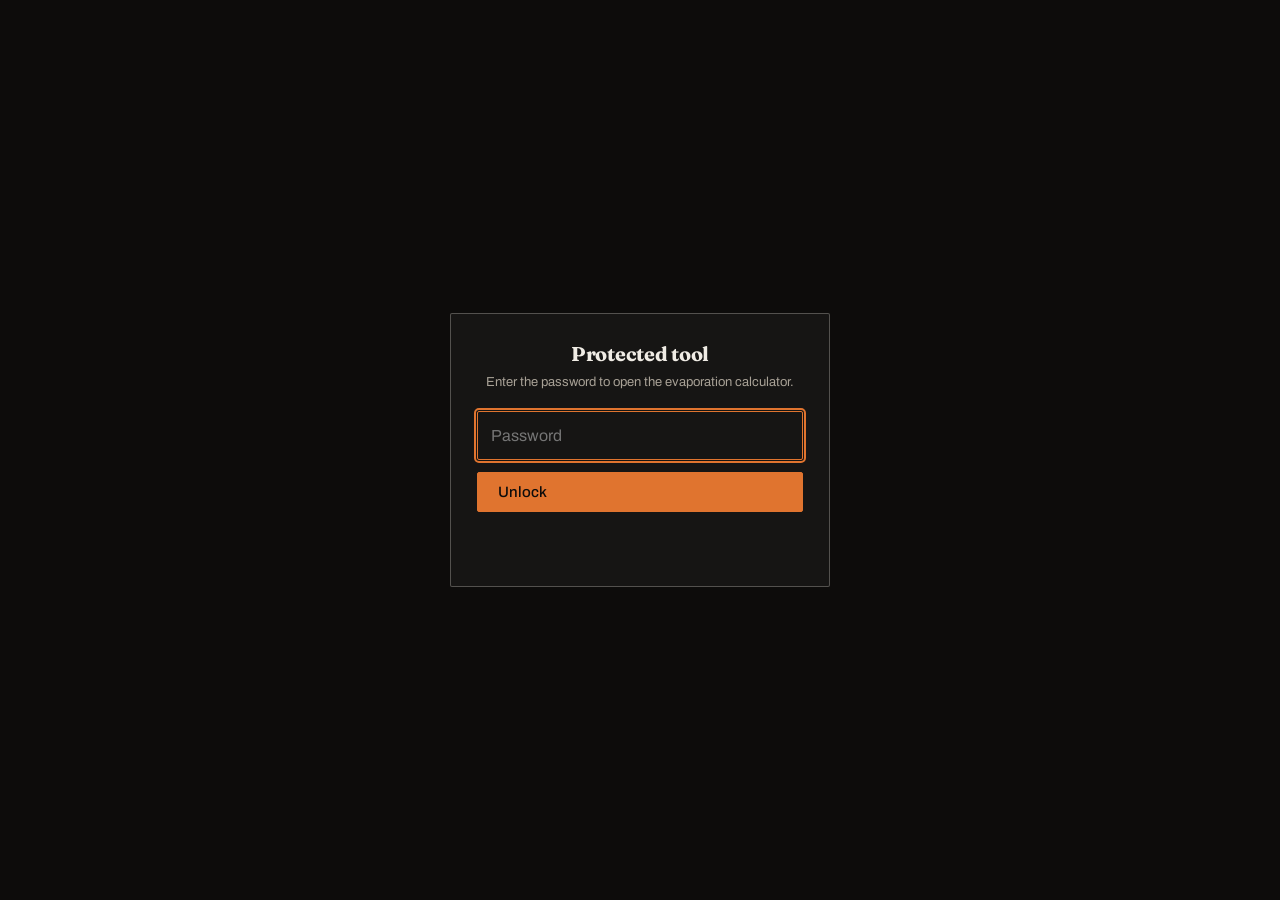
==== commit 7ba9d3d9: "Redo the website in dark and reorganized main page" ====
--- a/evaporation_calculator.html
+++ b/evaporation_calculator.html
@@ -26,11 +26,8 @@
     .calc-panel + .calc-panel{ margin-top: 16px; }
     .calc-panel h3{
       margin: 0 0 12px;
-      font-family: var(--mono);
-      font-size: 12px;
-      font-weight: 500;
-      letter-spacing: .1em;
-      text-transform: uppercase;
+      font-size: 15px;
+      font-weight: 600;
       color: var(--brand);
     }
     .row{
@@ -63,7 +60,8 @@
       color: var(--text);
       border-radius: var(--radius);
       padding: 8px 10px;
-      font: inherit;
+      font-family: inherit;
+      font-size: 15px;
       font-variant-numeric: tabular-nums;
     }
     .field input[type="number"]:focus{
@@ -119,6 +117,8 @@
       border: 1px solid var(--border-strong);
       border-radius: var(--radius-sm);
       padding: 12px 14px;
+      /* the one place a monospaced face is justified: this is a
+         preformatted numeric dump whose columns must line up */
       font-family: var(--mono);
       font-size: 12.5px;
       line-height: 1.55;
@@ -167,22 +167,18 @@
       padding: 10px 12px;
     }
     .kpi .label{
-      font-size: 11.5px;
-      letter-spacing: .04em;
-      text-transform: uppercase;
+      font-size: 13px;
       color: var(--muted);
     }
     .kpi .value{
-      font-family: var(--mono);
-      font-size: 18px;
+      font-size: 20px;
       font-weight: 600;
       color: var(--text);
       margin-top: 2px;
       font-variant-numeric: tabular-nums;
     }
     .kpi .sub{
-      font-family: var(--mono);
-      font-size: 11.5px;
+      font-size: 12.5px;
       color: var(--subtle);
     }
     /* ---- password gate ---- */
@@ -299,34 +295,22 @@
         </a>
 
         <button class="nav-toggle" data-nav-toggle aria-expanded="false" aria-controls="navLinks">
-          Index
+          Menu
         </button>
 
         <div class="nav-links" id="navLinks" data-nav-links>
-          <a href="index.html">Overview</a>
+          <a href="index.html">Home</a>
           <a href="mission.html">Mission</a>
           <a href="team.html">Team</a>
           <a href="v4_continuous_vs_batch_animation.html">Simulation</a>
           <a href="evaporation_calculator.html">Calculator</a>
         </div>
 
-        <div class="rail-stamp">
-          Doc. N2-VHP-001<br>
-          Rev. <span data-rev></span><br>
-          Uncontrolled copy
-        </div>
       </nav>
     </div>
   </header>
 
   <main id="main">
-    <div class="container">
-      <div class="doc-head">
-        <span><b>N2 Team</b> &middot; Vaporised hydrogen peroxide decontamination</span>
-        <span>&sect;5 Calculator</span>
-      </div>
-    </div>
-
     <section class="hero">
       <div class="container">
         <h1>H₂O₂ / H₂O evaporation rate</h1>
@@ -494,7 +478,7 @@
     <div class="container">
       <div class="tiny">N2 Team &middot; VHP decontamination project &middot; <span data-year></span></div>
       <div class="tiny">
-        <a href="index.html">Overview</a> &middot;
+        <a href="index.html">Home</a> &middot;
         <a href="mission.html">Mission</a> &middot;
         <a href="team.html">Team</a> &middot;
         <a href="v4_continuous_vs_batch_animation.html">Simulation</a>
@@ -775,12 +759,12 @@
       const cs = getComputedStyle(document.documentElement);
       const v  = n => cs.getPropertyValue(n).trim();
       return {
-        axis:  v('--chart-axis') || 'rgba(26,22,18,.45)',
-        grid:  v('--chart-grid') || 'rgba(26,22,18,.10)',
-        label: v('--muted')      || '#574c3f',
-        s1:    v('--brand')      || '#9c4221',
-        s2:    v('--brand-2')    || '#1f5f52',
-        s3:    v('--brand-3')    || '#2f4a7a'
+        axis:  v('--chart-axis') || 'rgba(240,236,229,.38)',
+        grid:  v('--chart-grid') || 'rgba(240,236,229,.08)',
+        label: v('--muted')      || '#a8a196',
+        s1:    v('--brand')      || '#e0742f',
+        s2:    v('--brand-2')    || '#4fc0ad',
+        s3:    v('--brand-3')    || '#7fa8e0'
       };
     }
 
@@ -789,7 +773,7 @@
       ctx.strokeStyle = c.axis;
       ctx.lineWidth = 1;
       ctx.fillStyle = c.label;
-      ctx.font = '11px "IBM Plex Mono", ui-monospace, Menlo, Consolas, monospace';
+      ctx.font = '11px ui-monospace, Menlo, Consolas, monospace';
 
       // box
       ctx.strokeRect(pad.l, pad.t, w - pad.l - pad.r, h - pad.t - pad.b);
--- a/assets/css/styles.css
+++ b/assets/css/styles.css
@@ -1,108 +1,105 @@
 /* ============================================================
-   N2 Team — "Controlled Document" theme
+   N2 Team — minimalist dark theme
    ------------------------------------------------------------
-   The site is set as a printed engineering datasheet: warm paper
-   stock, ruled grid, ink hierarchy, mono field labels. The four
-   case-study pages (Tiramisu calculator, user guide, validation
-   plans) already used this cream/sienna/Fraunces palette; the
-   shared shell now matches them instead of running its own theme.
+   Flat near-black stock, one warm accent, generous space, and
+   almost nothing else. The only decoration is the N2 mark:
+   drawn large and centred on the landing page, and drifting
+   faintly behind the content elsewhere.
 
    Rules of the house:
      - no gradients, no glows, no coloured shadows, no blur
-     - decoration must carry information (rules, numbers, units)
-     - motion only on state change (hover / focus), <= 160ms
+     - no monospaced type in the interface (see --mono below)
+     - no section numbering, no badges above headings
+     - motion only on load-in or state change, and kept quiet
      - every text/background pair clears WCAG AA (4.5:1)
    ============================================================ */
 
-@import url('https://fonts.googleapis.com/css2?family=Archivo:wght@400;500;600;700&family=Fraunces:opsz,wght@9..144,500;9..144,600;9..144,700&family=IBM+Plex+Mono:wght@400;500;600&display=swap');
+@import url('https://fonts.googleapis.com/css2?family=Archivo:wght@400;500;600;700&family=Fraunces:opsz,wght@9..144,500;9..144,600;9..144,700&display=swap');
 
 :root{
-  /* Paper stock */
-  --bg:        #f2ede1;
-  --bg-2:      #e9e1d0;
-  --panel:     #fbf8f0;   /* sheet laid on the stock */
-  --panel-2:   #f4eee1;
+  /* Stock — warm near-black, never neutral #000 */
+  --bg:        #0d0c0b;
+  --bg-2:      #141312;
+  --panel:     #161514;
+  --panel-2:   #1d1b19;
 
   /* Ink */
-  --text:      #1a1612;
-  --muted:     #574c3f;   /* 7.16:1 on stock */
-  --subtle:    #756a5c;   /* 4.53:1 on stock */
-
-  /* Marking inks — burnt sienna primary, pine secondary */
-  --brand:     #9c4221;
-  --brand-deep:#7a3318;
-  --brand-2:   #1f5f52;
-  --warn:      #a32d18;
-  --on-brand:  #fbf8f0;   /* type set on a solid ink block */
-  --brand-3:   #2f4a7a;   /* third plotted series only */
+  --text:      #f0ece5;   /* 16.60:1 */
+  --muted:     #a8a196;   /*  7.63:1 */
+  --subtle:    #8d8579;   /*  5.36:1 */
+
+  /* One accent carries the whole site. The second and third exist
+     only for the calculator's plotted series. */
+  --brand:      #e0742f;  /*  6.24:1 */
+  --brand-deep: #f0995e;
+  --brand-2:    #4fc0ad;
+  --brand-3:    #7fa8e0;
+  --warn:       #e5624a;
+  --on-brand:   #0d0c0b;  /* ink laid on a solid accent block */
+  --brand-tint: rgba(224,116,47,.13);
 
   /* Chart ink — canvases read these so plots follow the theme */
-  --brand-tint: rgba(156,66,33,.10);   /* selected-state wash */
-  --chart-axis: rgba(26,22,18,.45);
-  --chart-grid: rgba(26,22,18,.10);
+  --chart-axis: rgba(240,236,229,.38);
+  --chart-grid: rgba(240,236,229,.08);
 
   /* Rules */
-  --border:        rgba(26,22,18,.17);
-  --border-strong: rgba(26,22,18,.38);
+  --border:        rgba(240,236,229,.13);
+  --border-strong: rgba(240,236,229,.28);
   --shadow:        none;
   --shadow-lift:   none;
 
   /* Geometry */
   --radius:    2px;
   --radius-sm: 2px;
-  --max:       1080px;
-  --measure:   66ch;      /* prose line length */
-
-  /* Type */
+  --max:       1020px;
+  --measure:   62ch;
+
+  /* Type — two faces, no monospace in the interface.
+     --mono exists only for preformatted numeric output where
+     columns genuinely have to line up (the calculator's results
+     dump and its canvas tick labels). Never use it for chrome. */
   --display: "Fraunces", "Iowan Old Style", Georgia, "Times New Roman", serif;
   --sans:    "Archivo", ui-sans-serif, system-ui, -apple-system, "Segoe UI", Helvetica, Arial, sans-serif;
-  --mono:    "IBM Plex Mono", ui-monospace, SFMono-Regular, Menlo, Consolas, "Liberation Mono", monospace;
-
-  /* Spacing scale — applied deliberately, not uniformly */
+  --mono:    ui-monospace, SFMono-Regular, Menlo, Consolas, "Liberation Mono", monospace;
+
+  /* Spacing scale — used deliberately, not uniformly */
   --s-1: 4px;  --s-2: 8px;  --s-3: 14px; --s-4: 22px;
   --s-5: 36px; --s-6: 58px; --s-7: 92px;
 
-  /* Motion — state change only */
+  /* Motion */
   --ease:   cubic-bezier(.22,.61,.36,1);
-  --t-fast: .12s var(--ease);
-  --t-med:  .16s var(--ease);
-
-  /* Ruled grid */
-  --rule-minor: rgba(26,22,18,.045);
-  --rule-major: rgba(26,22,18,.075);
+  --t-fast: .13s var(--ease);
+  --t-med:  .18s var(--ease);
 }
 
 /* ------------------------------------------------------------
-   Dark variant — kept fully tuned, contrast-checked, and NOT
-   automatic. Turn it on per page with <html data-theme="dark">.
-   Warm stock rather than neutral black; no glows either way.
+   Light variant — kept fully tuned and contrast-checked, but not
+   automatic. Switch a page with <html data-theme="light">.
+   Matches the cream stock the case-study documents use.
    ------------------------------------------------------------ */
-:root[data-theme="dark"]{
-  --bg:        #12100e;
-  --bg-2:      #1a1714;
-  --panel:     #1c1916;
-  --panel-2:   #252118;
-
-  --text:      #f2ece0;
-  --muted:     #b0a693;   /* 7.88:1 */
-  --subtle:    #948a78;   /* 5.57:1 */
-
-  --brand:     #e0742f;   /* 6.06:1 */
-  --brand-deep:#f0995e;
-  --brand-2:   #4fc0ad;   /* 8.57:1 */
-  --warn:      #e5624a;
-  --on-brand:  #12100e;
-  --brand-3:   #7fa8e0;
-
-  --brand-tint: rgba(224,116,47,.14);
-  --chart-axis: rgba(242,236,224,.40);
-  --chart-grid: rgba(242,236,224,.09);
-
-  --border:        rgba(242,236,224,.16);
-  --border-strong: rgba(242,236,224,.34);
-
-  --rule-minor: rgba(242,236,224,.038);
-  --rule-major: rgba(242,236,224,.065);
+:root[data-theme="light"]{
+  --bg:        #f2ede1;
+  --bg-2:      #e9e1d0;
+  --panel:     #fbf8f0;
+  --panel-2:   #f4eee1;
+
+  --text:      #1a1612;
+  --muted:     #574c3f;   /* 7.16:1 */
+  --subtle:    #756a5c;   /* 4.53:1 */
+
+  --brand:      #9c4221;  /* 5.59:1 */
+  --brand-deep: #7a3318;
+  --brand-2:    #1f5f52;
+  --brand-3:    #2f4a7a;
+  --warn:       #a32d18;
+  --on-brand:   #fbf8f0;
+  --brand-tint: rgba(156,66,33,.10);
+
+  --chart-axis: rgba(26,22,18,.45);
+  --chart-grid: rgba(26,22,18,.10);
+
+  --border:        rgba(26,22,18,.17);
+  --border-strong: rgba(26,22,18,.38);
 }
 
 *{ box-sizing: border-box; }
@@ -112,23 +109,14 @@
   font-family: var(--sans);
   font-size: 16px;
   font-weight: 400;
-  line-height: 1.6;
+  line-height: 1.62;
   color: var(--text);
+  background: var(--bg);
   -webkit-font-smoothing: antialiased;
   -moz-osx-font-smoothing: grayscale;
   min-height: 100vh;
   display: flex;
   flex-direction: column;
-
-  /* Engineering paper: 26px minor rule, 130px major rule. No gradients. */
-  background-color: var(--bg);
-  background-image:
-    linear-gradient(var(--rule-major) 1px, transparent 1px),
-    linear-gradient(90deg, var(--rule-major) 1px, transparent 1px),
-    linear-gradient(var(--rule-minor) 1px, transparent 1px),
-    linear-gradient(90deg, var(--rule-minor) 1px, transparent 1px);
-  background-size: 130px 130px, 130px 130px, 26px 26px, 26px 26px;
-  background-position: 0 0;
 }
 
 main{ flex: 1 0 auto; }
@@ -145,6 +133,9 @@
 }
 
 ::selection{ background: var(--brand); color: var(--on-brand); }
+
+/* Real content sits above the drifting mark layer */
+.site-header, main, footer, .footer{ position: relative; z-index: 1; }
 
 /* ============================================================
    Skip link
@@ -158,25 +149,68 @@
   padding: 10px 13px;
   background: var(--panel); color: var(--text);
   border: 1px solid var(--brand);
-  font-family: var(--mono); font-size: 13px;
+  font-size: 14px;
   z-index: 9999;
 }
 
 /* ============================================================
-   Header — fixed left rail, set as a document index
+   N2 mark, drifting faintly behind the page
+   Injected by main.js on pages carrying the shared header.
+   ============================================================ */
+.brand-watermark{
+  position: fixed;
+  inset: 0;
+  z-index: 0;
+  pointer-events: none;
+  overflow: hidden;
+}
+.n2-mark{
+  position: absolute;
+  width: var(--size, 380px);
+}
+.n2-mark svg{ width: 100%; height: auto; display: block; }
+.n2-mark path{
+  stroke: var(--brand);
+  stroke-dasharray: 1000;      /* the path carries pathLength="1000" */
+  stroke-dashoffset: 1000;
+  opacity: 0;
+  will-change: stroke-dashoffset, opacity;
+  animation: n2-draw var(--dur, 15s) var(--ease) var(--delay, 0s) infinite;
+}
+@keyframes n2-draw{
+  0%   { stroke-dashoffset: 1000; opacity: 0; }
+  10%  { opacity: var(--peak, .07); }
+  45%  { stroke-dashoffset: 0; opacity: var(--peak, .07); }   /* drawn */
+  72%  { stroke-dashoffset: 0; opacity: var(--peak, .07); }   /* hold */
+  90%  { stroke-dashoffset: 0; opacity: 0; }                  /* fade */
+  100% { stroke-dashoffset: 1000; opacity: 0; }               /* loop */
+}
+@media (max-width: 760px){
+  .brand-watermark{ display: none; }
+}
+@media (prefers-reduced-motion: reduce){
+  .n2-mark path{
+    animation: none;
+    stroke-dashoffset: 0;
+    opacity: var(--peak, .06);
+  }
+}
+
+/* ============================================================
+   Header — fixed left rail
    ============================================================ */
 .site-header{
   position: fixed;
   top: 0; left: 0; bottom: 0;
-  width: 224px;
+  width: 210px;
   z-index: 60;
+  background: var(--bg);
   border-right: 1px solid var(--border);
-  background: var(--bg);
 }
 .site-header > .container{
   width: 100%; height: 100%;
   margin: 0;
-  padding: 30px 24px 26px 30px;
+  padding: 32px 22px 30px 30px;
   display: block;
 }
 
@@ -189,99 +223,66 @@
 }
 
 .brand{
-  display: flex; align-items: center; gap: 10px;
+  display: flex; align-items: center; gap: 11px;
   margin-bottom: var(--s-6);
   font-weight: 600;
+  font-size: 15px;
   letter-spacing: -.005em;
-}
-.brand span{ display:flex; flex-direction:column; line-height:1.1; }
+  transition: opacity var(--t-fast);
+}
+.brand:hover{ opacity: .78; }
+.brand span{ display:flex; flex-direction:column; line-height:1.15; }
 .brand small{
-  font-family: var(--mono);
   font-weight: 400;
-  font-size: 10px;
+  font-size: 11px;
   color: var(--subtle);
-  letter-spacing: .1em;
-  text-transform: uppercase;
-  margin-top: 4px;
+  letter-spacing: .01em;
+  margin-top: 3px;
 }
 .nav-logo{
-  height: 26px; width: auto;
+  height: 25px; width: auto;
   display: block;
   color: var(--text);
-  border-radius: 1px;
-}
-
-/* Index entries: section number + title, ruled like a table of contents */
+}
+
 .nav-links{
   display: flex;
   flex-direction: column;
   align-items: stretch;
-  gap: 0;
+  gap: 2px;
   margin: 0 0 auto;
   width: 100%;
-  counter-reset: navitem;
-  border-top: 1px solid var(--border);
 }
 .nav-links a{
   position: relative;
-  display: flex;
-  align-items: baseline;
-  gap: 10px;
-  padding: 11px 2px 11px 0;
-  border-bottom: 1px solid var(--border);
+  display: block;
+  padding: 9px 0;
   color: var(--muted);
-  font-family: var(--mono);
-  font-size: 13px;
+  font-size: 15px;
   font-weight: 400;
-  letter-spacing: .005em;
-  transition: color var(--t-fast);
-}
-.nav-links a::before{
-  counter-increment: navitem;
-  content: counter(navitem, decimal-leading-zero);
-  flex: 0 0 auto;
-  color: var(--subtle);
-  font-size: 11px;
   transition: color var(--t-fast);
 }
 .nav-links a:hover,
 .nav-links a:focus-visible{ color: var(--text); }
-.nav-links a:hover::before,
-.nav-links a:focus-visible::before{ color: var(--brand); }
-.nav-links a.active{ color: var(--brand); font-weight: 500; }
-.nav-links a.active::before{ color: var(--brand); }
-/* current-section marker bled into the rail margin */
+.nav-links a.active{ color: var(--brand); }
+/* the only marker: a short rule bled into the rail margin */
 .nav-links a.active::after{
   content:"";
-  position:absolute; left:-30px; top:0; bottom:-1px;
-  width: 3px;
+  position:absolute; left:-30px; top:50%;
+  width: 18px; height: 1px;
   background: var(--brand);
 }
-.nav-links a:focus-visible{ outline: 2px solid var(--brand); outline-offset: 2px; }
-
-/* Rail footer: document control stamp */
-.rail-stamp{
-  font-family: var(--mono);
-  font-size: 10px;
-  line-height: 1.75;
-  color: var(--subtle);
-  letter-spacing: .06em;
-  text-transform: uppercase;
-  border-top: 1px solid var(--border);
-  padding-top: 12px;
-  margin-top: var(--s-5);
-}
+.nav-links a:focus-visible{ outline: 2px solid var(--brand); outline-offset: 3px; }
 
 .nav-toggle{
   display: none;
   border: 1px solid var(--border-strong);
   background: transparent;
   color: var(--text);
-  padding: 7px 12px;
+  padding: 7px 13px;
   border-radius: var(--radius);
-  font-family: var(--mono);
-  font-size: 12px;
-  letter-spacing: .06em;
+  font-family: inherit;
+  font-size: 14px;
   cursor: pointer;
   transition: border-color var(--t-fast), color var(--t-fast);
 }
@@ -289,7 +290,7 @@
 .nav-toggle:focus-visible{ outline: 2px solid var(--brand); outline-offset: 2px; }
 
 @media (min-width: 761px){
-  body{ padding-left: 224px; }
+  body{ padding-left: 210px; }
 }
 
 /* ---------- Mobile: rail folds into a top bar ---------- */
@@ -301,7 +302,7 @@
     width: auto; height: auto;
     background: var(--bg);
     border-right: 0;
-    border-bottom: 1px solid var(--border-strong);
+    border-bottom: 1px solid var(--border);
   }
   .site-header > .container{
     height: auto; margin: 0 auto; padding: 0;
@@ -311,71 +312,81 @@
     align-items: center;
     justify-content: space-between;
     height: auto;
-    padding: 13px 0;
+    padding: 14px 0;
     gap: 16px;
   }
   .brand{ margin-bottom: 0; }
   .nav-toggle{ display: inline-flex; }
-  .rail-stamp{ display: none; }
   .nav-links{
     position: absolute; top: 100%; left: 0; right: 0;
     margin: 0;
+    gap: 0;
     background: var(--bg);
-    border-top: 1px solid var(--border-strong);
-    border-bottom: 1px solid var(--border-strong);
-    padding: 0 20px 6px;
+    border-top: 1px solid var(--border);
+    border-bottom: 1px solid var(--border);
+    padding: 6px 20px 14px;
     display: none;
   }
   .nav-links.open{ display: flex; }
-  .nav-links a{ padding: 13px 0; }
-  .nav-links a.active::after{ left: -20px; width: 2px; }
-}
-
-/* ============================================================
-   Document furniture — running heads, rules, section numbers
-   ============================================================ */
-
-/* Running head at the top of every page: who / what / revision */
-.doc-head{
-  display: flex;
-  flex-wrap: wrap;
-  align-items: baseline;
-  justify-content: space-between;
-  gap: 8px var(--s-4);
-  padding: var(--s-5) 0 var(--s-2);
-  font-family: var(--mono);
-  font-size: 11px;
-  letter-spacing: .11em;
-  text-transform: uppercase;
+  .nav-links a{ padding: 12px 0; }
+  .nav-links a.active::after{ left: -20px; width: 12px; }
+}
+
+/* ============================================================
+   Typography
+   ============================================================ */
+h1, h2, h3{
+  color: var(--text);
+  margin: 0 0 var(--s-3);
+  text-wrap: balance;
+}
+h1, h2{
+  font-family: var(--display);
+  font-weight: 600;
+  letter-spacing: -.014em;
+}
+h1{ font-size: clamp(34px, 4.4vw, 54px); line-height: 1.07; }
+h2{ font-size: clamp(22px, 2.4vw, 29px); line-height: 1.18; }
+h3{
+  font-size: 16px;
+  font-weight: 600;
+  line-height: 1.4;
+  margin-bottom: var(--s-2);
+}
+
+p{
+  margin: 0 0 var(--s-3);
+  color: var(--muted);
+  font-size: 16px;
+  max-width: var(--measure);
+}
+p:last-child{ margin-bottom: 0; }
+strong{ color: var(--text); font-weight: 600; }
+
+/* Opening paragraph */
+.lede{
+  font-size: clamp(17px, 1.7vw, 19px);
+  line-height: 1.6;
+  color: var(--muted);
+  max-width: 56ch;
+}
+
+.small-note{
+  font-size: 14px;
   color: var(--subtle);
-  border-bottom: 1px solid var(--border-strong);
-}
-.doc-head b{ color: var(--muted); font-weight: 500; }
-
-/* A numbered section: number sits in the margin beside the heading */
-.sec{
-  display: flex;
-  align-items: baseline;
-  gap: var(--s-3);
-  border-top: 1px solid var(--border-strong);
-  padding-top: var(--s-3);
-  margin-top: var(--s-6);
-}
-.sec-num{
-  flex: 0 0 auto;
-  font-family: var(--mono);
-  font-size: 12px;
-  font-weight: 500;
-  color: var(--brand);
-  letter-spacing: .06em;
-  padding-top: .5em;
-  min-width: 3.4em;
-}
-.sec-body{ flex: 1 1 auto; min-width: 0; }
-@media (max-width: 560px){
-  .sec{ flex-direction: column; gap: var(--s-1); }
-  .sec-num{ padding-top: 0; }
-}
+  margin-top: var(--s-2);
+  max-width: var(--measure);
+}
+
+.tiny{
+  font-size: 13px;
+  color: var(--subtle);
+}
+.tiny a{ color: var(--muted); transition: color var(--t-fast); }
+.tiny a:hover{ color: var(--brand); }
+
+/* Aligned figures without resorting to a monospaced face */
+.fig{ font-variant-numeric: tabular-nums; }
 
 /* Plain hairline */
 .hr{
@@ -386,84 +397,23 @@
 }
 
 /* ============================================================
-   Typography
-   ============================================================ */
-h1, h2, h3{
-  color: var(--text);
-  margin: 0 0 var(--s-3);
-  text-wrap: balance;
-}
-h1, h2{
-  font-family: var(--display);
-  font-weight: 600;
-  letter-spacing: -.012em;
-}
-h1{ font-size: clamp(34px, 4.6vw, 56px); line-height: 1.06; }
-h2{ font-size: clamp(23px, 2.6vw, 31px); line-height: 1.16; }
-h3{
-  font-family: var(--sans);
-  font-size: 16px;
-  font-weight: 600;
-  line-height: 1.35;
-  letter-spacing: 0;
-  margin-bottom: var(--s-2);
-}
-
-p{
-  margin: 0 0 var(--s-3);
-  color: var(--muted);
-  font-size: 16px;
-  max-width: var(--measure);
-}
-p:last-child{ margin-bottom: 0; }
-strong{ color: var(--text); font-weight: 600; }
-
-/* Opening paragraph — larger, set in the display face */
-.lede{
-  font-family: var(--display);
-  font-size: clamp(17px, 1.8vw, 21px);
-  line-height: 1.5;
-  color: var(--muted);
-  max-width: 58ch;
-}
-
-.small-note{
-  font-size: 14px;
-  color: var(--subtle);
-  margin-top: var(--s-2);
-  max-width: var(--measure);
-}
-
-.tiny{
-  font-family: var(--mono);
-  font-size: 11.5px;
-  letter-spacing: .05em;
-  color: var(--subtle);
-}
-.tiny a{ color: var(--muted); transition: color var(--t-fast); }
-.tiny a:hover{ color: var(--brand); }
-
-code.inline{
-  font-family: var(--mono);
-  font-size: .9em;
-  padding: 1px 5px;
-  border: 1px solid var(--border);
-  background: var(--panel-2);
-  color: var(--brand-deep);
-}
-
-/* Figures set in mono so columns of numbers line up */
-.fig{ font-family: var(--mono); font-variant-numeric: tabular-nums; }
-
-/* ============================================================
-   Lists — hairline-ruled rows, not bulleted card filler
+   Section — a heading over a hairline, no numbering
+   ============================================================ */
+.sec{
+  border-top: 1px solid var(--border);
+  padding-top: var(--s-4);
+  margin-top: var(--s-6);
+}
+.sec:first-child{ border-top: 0; margin-top: 0; padding-top: 0; }
+
+/* ============================================================
+   Lists — hairline-ruled rows
    ============================================================ */
 .list{
   margin: var(--s-3) 0 0;
   padding: 0;
   list-style: none;
   max-width: var(--measure);
-  border-top: 1px solid var(--border);
 }
 .list li{
   position: relative;
@@ -471,9 +421,10 @@
   padding: var(--s-2) 0 var(--s-2) var(--s-4);
   border-bottom: 1px solid var(--border);
   color: var(--muted);
-  font-size: 15px;
+  font-size: 15.5px;
   line-height: 1.55;
 }
+.list li:first-child{ border-top: 1px solid var(--border); }
 .list li::before{
   content: "";
   position: absolute;
@@ -483,178 +434,102 @@
 }
 
 /* ============================================================
-   Specification table — replaces the three-up "stat banner"
-   ============================================================ */
-.spec{
-  width: 100%;
-  border-collapse: collapse;
-  border-top: 1px solid var(--border-strong);
-  border-bottom: 1px solid var(--border-strong);
-  margin: var(--s-4) 0 0;
-  font-size: 15px;
-}
-.spec th,
-.spec td{
-  text-align: left;
-  vertical-align: baseline;
-  padding: var(--s-3) var(--s-3) var(--s-3) 0;
-  border-bottom: 1px solid var(--border);
-}
-.spec tr:last-child th,
-.spec tr:last-child td{ border-bottom: 0; }
-.spec th{
-  font-family: var(--mono);
-  font-weight: 400;
-  font-size: 11.5px;
-  letter-spacing: .09em;
-  text-transform: uppercase;
-  color: var(--subtle);
-  width: 46%;
-  padding-top: calc(var(--s-3) + 3px);
-}
-.spec td{ color: var(--text); font-weight: 500; }
-.spec td .unit{
-  font-family: var(--mono);
-  font-size: 12.5px;
-  font-weight: 400;
-  color: var(--subtle);
-  margin-left: 6px;
-}
-.spec .val{
-  font-family: var(--mono);
-  font-variant-numeric: tabular-nums;
-  font-size: 17px;
-  font-weight: 500;
-  color: var(--brand);
-  margin-right: 4px;
-}
-@media (max-width: 560px){
-  .spec th{ width: 50%; font-size: 11px; }
-}
-
-/* Reference table — a document index (kind / title / link) */
+   Reference index — title, one line of context, one link
+   ============================================================ */
 .docref{
   width: 100%;
   border-collapse: collapse;
-  border-top: 1px solid var(--border-strong);
   margin-top: var(--s-4);
-  font-size: 15px;
+  font-size: 16px;
 }
 .docref tr{ border-bottom: 1px solid var(--border); }
-.docref tr:last-child{ border-bottom: 1px solid var(--border-strong); }
+.docref tr:first-child{ border-top: 1px solid var(--border); }
 .docref td{ padding: var(--s-3) var(--s-3) var(--s-3) 0; vertical-align: baseline; }
-.docref td:first-child{
-  font-family: var(--mono);
-  font-size: 11.5px;
-  letter-spacing: .08em;
-  text-transform: uppercase;
+.docref td:last-child{ text-align: right; width: 1%; white-space: nowrap; padding-right: 0; }
+.docref a.ref{
+  color: var(--text);
+  font-weight: 500;
+  transition: color var(--t-fast);
+}
+.docref a.ref:hover{ color: var(--brand); }
+.docref td:last-child a.ref{ color: var(--brand); font-weight: 400; font-size: 15px; }
+.docref a.ref:focus-visible{ outline: 2px solid var(--brand); outline-offset: 3px; }
+.docref .desc{
   color: var(--subtle);
-  white-space: nowrap;
-  width: 1%;
-  padding-right: var(--s-4);
-}
-.docref td:last-child{ text-align: right; width: 1%; white-space: nowrap; }
-.docref a.ref{
-  color: var(--brand);
-  font-weight: 500;
-  border-bottom: 1px solid transparent;
-  transition: border-color var(--t-fast);
-}
-.docref a.ref:hover{ border-bottom-color: var(--brand); }
-.docref a.ref:focus-visible{ outline: 2px solid var(--brand); outline-offset: 2px; }
-.docref .desc{
-  color: var(--muted);
-  font-size: 14px;
+  font-size: 14.5px;
   display: block;
   margin-top: 3px;
-  max-width: 54ch;
-}
-@media (max-width: 640px){
-  .docref td:first-child{ display: none; }
+  max-width: 52ch;
+}
+@media (max-width: 620px){
   .docref tr{ display: block; padding: var(--s-2) 0; }
   .docref td{ display: block; padding: 2px 0; }
-  .docref td:last-child{ text-align: left; padding-bottom: var(--s-3); }
-}
-
-/* ============================================================
-   Roster — team as a ruled contributor list, not identical cards
-   ============================================================ */
-.roster{
-  border-top: 1px solid var(--border-strong);
-  margin-top: var(--s-4);
-}
+  .docref td:last-child{ text-align: left; padding-top: var(--s-2); }
+}
+
+/* ============================================================
+   Roster — a ruled list of people
+   ============================================================ */
+.roster{ margin-top: var(--s-4); }
 .roster-row{
   display: grid;
-  grid-template-columns: 3.4em minmax(0, 1.1fr) minmax(0, 1fr) auto;
+  grid-template-columns: minmax(0, 1.1fr) minmax(0, 1fr) auto;
   align-items: baseline;
   gap: var(--s-3);
   padding: var(--s-4) 0;
   border-bottom: 1px solid var(--border);
 }
-.roster-row .idx{
-  font-family: var(--mono);
-  font-size: 12px;
-  color: var(--subtle);
-}
+.roster-row:first-child{ border-top: 1px solid var(--border); }
 .roster-row .who{
   font-family: var(--display);
-  font-size: 20px;
+  font-size: 21px;
   font-weight: 600;
   color: var(--text);
-  letter-spacing: -.01em;
+  letter-spacing: -.012em;
   line-height: 1.2;
 }
 .roster-row .what{
-  font-family: var(--mono);
-  font-size: 12.5px;
-  letter-spacing: .05em;
-  text-transform: uppercase;
+  font-size: 15px;
   color: var(--muted);
 }
 .roster-row .contact a{
-  font-family: var(--mono);
-  font-size: 12.5px;
+  font-size: 15px;
   color: var(--brand);
-  border-bottom: 1px solid transparent;
-  transition: border-color var(--t-fast);
-}
-.roster-row .contact a:hover{ border-bottom-color: var(--brand); }
-.roster-row .contact a:focus-visible{ outline: 2px solid var(--brand); outline-offset: 2px; }
+  transition: opacity var(--t-fast);
+}
+.roster-row .contact a:hover{ opacity: .75; }
+.roster-row .contact a:focus-visible{ outline: 2px solid var(--brand); outline-offset: 3px; }
 .roster-row .contact .none{
-  font-family: var(--mono);
-  font-size: 12.5px;
+  font-size: 15px;
   color: var(--subtle);
 }
 @media (max-width: 720px){
   .roster-row{
-    grid-template-columns: 3.4em 1fr;
-    row-gap: var(--s-2);
+    grid-template-columns: 1fr;
+    row-gap: var(--s-1);
   }
-  .roster-row .what,
-  .roster-row .contact{ grid-column: 2; }
-}
-
-/* ============================================================
-   Buttons — flat, mono, sentence case, no icons
+}
+
+/* ============================================================
+   Buttons
    ============================================================ */
 .btn{
   display: inline-flex;
   align-items: center;
   gap: 8px;
-  padding: 9px 15px;
+  padding: 11px 20px;
   border: 1px solid var(--border-strong);
   border-radius: var(--radius);
   background: transparent;
   color: var(--text);
-  font-family: var(--mono);
-  font-size: 13px;
+  font-family: inherit;
+  font-size: 15px;
   font-weight: 500;
-  letter-spacing: .01em;
   cursor: pointer;
   transition: border-color var(--t-fast), background var(--t-fast), color var(--t-fast);
 }
 .btn:hover{ border-color: var(--brand); color: var(--brand); }
-.btn:focus-visible{ outline: 2px solid var(--brand); outline-offset: 2px; }
+.btn:focus-visible{ outline: 2px solid var(--brand); outline-offset: 3px; }
 
 .btn.primary{
   background: var(--brand);
@@ -685,11 +560,11 @@
   margin-top: var(--s-4);
 }
 
-/* Inline link that reads as a document cross-reference */
+/* Inline cross-reference link */
 .xref{
   color: var(--brand);
   font-weight: 500;
-  border-bottom: 1px solid var(--border-strong);
+  border-bottom: 1px solid transparent;
   transition: border-color var(--t-fast);
 }
 .xref:hover{ border-bottom-color: var(--brand); }
@@ -701,7 +576,7 @@
 .card{
   position: relative;
   background: var(--panel);
-  border: 1px solid var(--border-strong);
+  border: 1px solid var(--border);
   border-radius: var(--radius);
   transition: border-color var(--t-med);
 }
@@ -715,14 +590,14 @@
 /* ============================================================
    Layout blocks
    ============================================================ */
-.hero{ padding: var(--s-5) 0 0; }
-.section{ padding: 0 0 var(--s-7); }
-
-/* ============================================================
-   Footer — a document colophon
+.hero{ padding: var(--s-6) 0 0; }
+.section{ padding: var(--s-6) 0 var(--s-7); }
+
+/* ============================================================
+   Footer
    ============================================================ */
 .footer, footer{
-  border-top: 1px solid var(--border-strong);
+  border-top: 1px solid var(--border);
   padding: var(--s-4) 0 var(--s-5);
   margin-top: 0;
   color: var(--muted);
@@ -740,13 +615,11 @@
    Forms
    ============================================================ */
 .field-label{
-  font-family: var(--mono);
-  font-size: 11px;
-  letter-spacing: .11em;
-  text-transform: uppercase;
-  color: var(--subtle);
+  font-size: 14px;
+  color: var(--muted);
 }
 
 @media (prefers-reduced-motion: reduce){
-  *{ animation: none !important; transition-duration: .01ms !important; }
-}
+  *{ animation-duration: .01ms !important; animation-iteration-count: 1 !important;
+     transition-duration: .01ms !important; }
+}
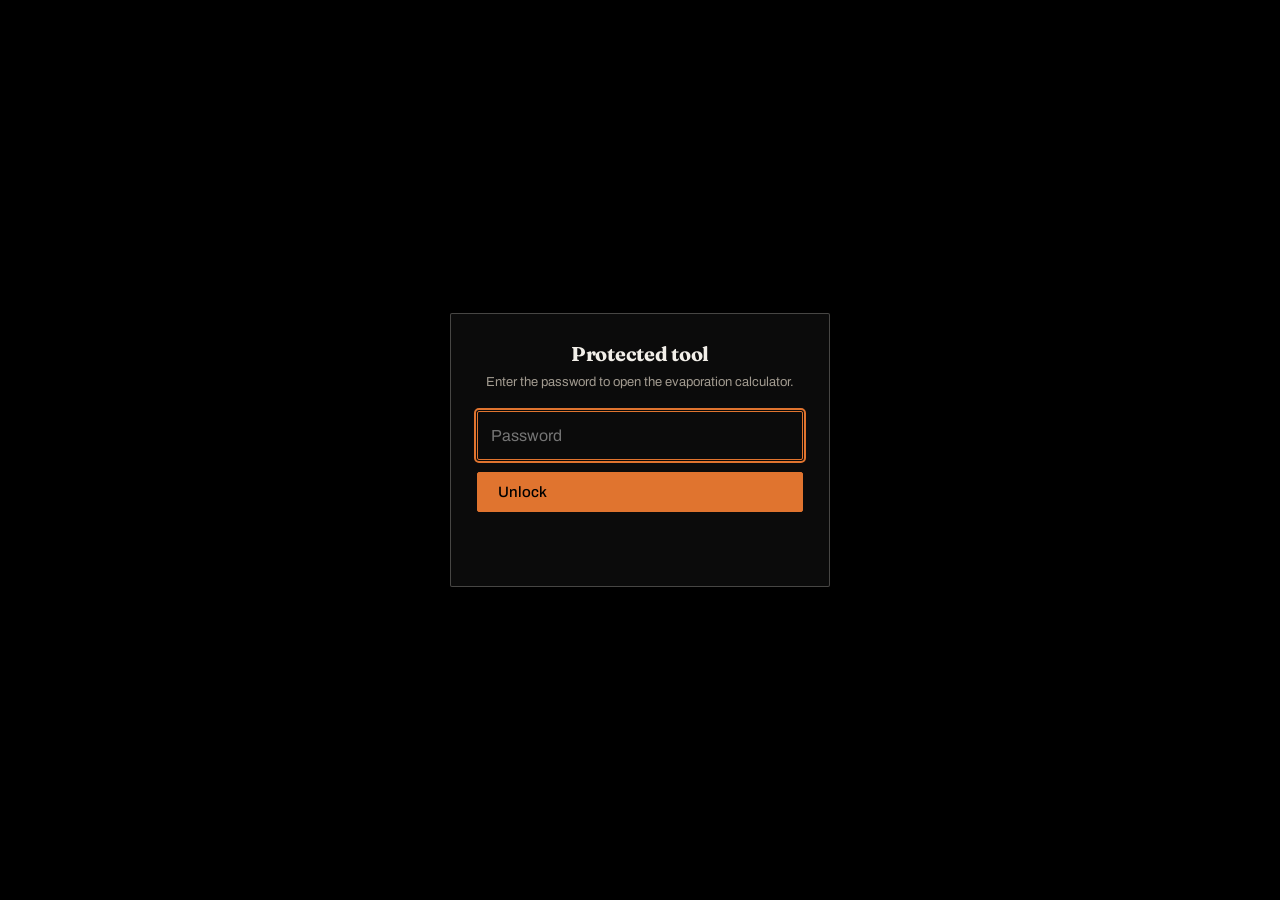
==== commit 488909fd: "Full black lock + style changes" ====
--- a/evaporation_calculator.html
+++ b/evaporation_calculator.html
@@ -3,6 +3,7 @@
 <head>
   <meta charset="utf-8" />
   <meta name="viewport" content="width=device-width, initial-scale=1" />
+  <meta name="theme-color" content="#000000" />
   <title>H₂O₂ Evaporation Calculator — VHP Decontamination</title>
   <meta name="description" content="Interactive H2O2/H2O evaporation rate calculator — Hertz-Knudsen and boundary-layer flux models with time-stepping simulation." />
   <link rel="stylesheet" href="assets/css/styles.css" />
--- a/assets/css/styles.css
+++ b/assets/css/styles.css
@@ -1,50 +1,54 @@
 /* ============================================================
-   N2 Team — minimalist dark theme
+   N2 Team — pitch black, minimalist
    ------------------------------------------------------------
-   Flat near-black stock, one warm accent, generous space, and
-   almost nothing else. The only decoration is the N2 mark:
-   drawn large and centred on the landing page, and drifting
-   faintly behind the content elsewhere.
+   True #000 stock, one burnt-amber accent, warm ink, hairlines,
+   and a lot of space. The only decoration is the N2 mark: drawn
+   large and central on the landing page, drifting faintly behind
+   everything else.
+
+   Every transition is soft and slow by design. Leaving a page
+   plays the vapour transition (see "Evaporation" below): content
+   rises, disperses and blurs out, which is the one piece of
+   motion on this site that is allowed to be theatrical.
 
    Rules of the house:
-     - no gradients, no glows, no coloured shadows, no blur
+     - no gradients, no glows, no coloured shadows, no backdrop blur
      - no monospaced type in the interface (see --mono below)
      - no section numbering, no badges above headings
-     - motion only on load-in or state change, and kept quiet
      - every text/background pair clears WCAG AA (4.5:1)
    ============================================================ */
 
 @import url('https://fonts.googleapis.com/css2?family=Archivo:wght@400;500;600;700&family=Fraunces:opsz,wght@9..144,500;9..144,600;9..144,700&display=swap');
 
 :root{
-  /* Stock — warm near-black, never neutral #000 */
-  --bg:        #0d0c0b;
-  --bg-2:      #141312;
-  --panel:     #161514;
-  --panel-2:   #1d1b19;
-
-  /* Ink */
-  --text:      #f0ece5;   /* 16.60:1 */
-  --muted:     #a8a196;   /*  7.63:1 */
-  --subtle:    #8d8579;   /*  5.36:1 */
-
-  /* One accent carries the whole site. The second and third exist
-     only for the calculator's plotted series. */
-  --brand:      #e0742f;  /*  6.24:1 */
+  /* Stock — pitch black */
+  --bg:        #000000;
+  --bg-2:      #060606;
+  --panel:     #0b0b0b;
+  --panel-2:   #141414;
+
+  /* Ink — warm white, so pure black never reads as a dead screen */
+  --text:      #f2efe9;   /* 18.30:1 */
+  --muted:     #a29b90;   /*  7.63:1 */
+  --subtle:    #857e73;   /*  5.23:1 */
+
+  /* One accent carries the site. The second and third exist only
+     for the calculator's plotted series. */
+  --brand:      #e0742f;  /*  6.71:1 */
   --brand-deep: #f0995e;
   --brand-2:    #4fc0ad;
   --brand-3:    #7fa8e0;
   --warn:       #e5624a;
-  --on-brand:   #0d0c0b;  /* ink laid on a solid accent block */
-  --brand-tint: rgba(224,116,47,.13);
+  --on-brand:   #000000;
+  --brand-tint: rgba(224,116,47,.07);
 
   /* Chart ink — canvases read these so plots follow the theme */
-  --chart-axis: rgba(240,236,229,.38);
-  --chart-grid: rgba(240,236,229,.08);
+  --chart-axis: rgba(242,239,233,.36);
+  --chart-grid: rgba(242,239,233,.07);
 
   /* Rules */
-  --border:        rgba(240,236,229,.13);
-  --border-strong: rgba(240,236,229,.28);
+  --border:        rgba(242,239,233,.12);
+  --border-strong: rgba(242,239,233,.26);
   --shadow:        none;
   --shadow-lift:   none;
 
@@ -55,9 +59,9 @@
   --measure:   62ch;
 
   /* Type — two faces, no monospace in the interface.
-     --mono exists only for preformatted numeric output where
-     columns genuinely have to line up (the calculator's results
-     dump and its canvas tick labels). Never use it for chrome. */
+     --mono is a plain system stack kept only for preformatted
+     numeric output whose columns must line up (the calculator's
+     results dump and its canvas ticks). Never use it for chrome. */
   --display: "Fraunces", "Iowan Old Style", Georgia, "Times New Roman", serif;
   --sans:    "Archivo", ui-sans-serif, system-ui, -apple-system, "Segoe UI", Helvetica, Arial, sans-serif;
   --mono:    ui-monospace, SFMono-Regular, Menlo, Consolas, "Liberation Mono", monospace;
@@ -66,16 +70,21 @@
   --s-1: 4px;  --s-2: 8px;  --s-3: 14px; --s-4: 22px;
   --s-5: 36px; --s-6: 58px; --s-7: 92px;
 
-  /* Motion */
-  --ease:   cubic-bezier(.22,.61,.36,1);
-  --t-fast: .13s var(--ease);
-  --t-med:  .18s var(--ease);
+  /* Motion — soft. Nothing snaps. */
+  --ease:      cubic-bezier(.22, 1, .36, 1);   /* long, gentle settle */
+  --ease-in:   cubic-bezier(.45, 0, .75, .2);  /* accelerates away  */
+  --t-fast:    .3s  var(--ease);
+  --t-med:     .5s  var(--ease);
+  --t-slow:    .8s  var(--ease);
+
+  /* Evaporation timings, shared by CSS and main.js */
+  --vapor-out: 640ms;
+  --vapor-in:  680ms;
 }
 
 /* ------------------------------------------------------------
-   Light variant — kept fully tuned and contrast-checked, but not
+   Light variant — the cream paper palette, kept tuned but not
    automatic. Switch a page with <html data-theme="light">.
-   Matches the cream stock the case-study documents use.
    ------------------------------------------------------------ */
 :root[data-theme="light"]{
   --bg:        #f2ede1;
@@ -93,7 +102,7 @@
   --brand-3:    #2f4a7a;
   --warn:       #a32d18;
   --on-brand:   #fbf8f0;
-  --brand-tint: rgba(156,66,33,.10);
+  --brand-tint: rgba(156,66,33,.08);
 
   --chart-axis: rgba(26,22,18,.45);
   --chart-grid: rgba(26,22,18,.10);
@@ -104,6 +113,11 @@
 
 *{ box-sizing: border-box; }
 html, body{ margin:0; padding:0; }
+
+html{ background: var(--bg); }
+@media (prefers-reduced-motion: no-preference){
+  html{ scroll-behavior: smooth; }
+}
 
 body{
   font-family: var(--sans);
@@ -138,6 +152,143 @@
 .site-header, main, footer, .footer{ position: relative; z-index: 1; }
 
 /* ============================================================
+   EVAPORATION
+   ------------------------------------------------------------
+   Arriving, the page condenses out of the air: regions fade up
+   from a blur, staggered top to bottom.
+
+   Leaving, main.js marks every atom (headings, paragraphs, list
+   rows, buttons, nav links, the mark) with a randomised delay and
+   drift, splits display text into per-character spans, then adds
+   .is-leaving. Everything rises, spreads, blurs and thins out —
+   letters going at slightly different moments so the script looks
+   like it is boiling off rather than sliding away.
+
+   Randomised per element by JS:
+     --vd  delay        --vx  horizontal drift     --vr  rotation
+   Per character:
+     --cd  delay        --cx  drift x              --cy  rise
+   ============================================================ */
+
+@keyframes vapor-in{
+  from{
+    opacity: 0;
+    filter: blur(11px);
+    transform: translate3d(0, 16px, 0) scale(.994);
+  }
+  to{
+    opacity: 1;
+    filter: blur(0);
+    transform: none;
+  }
+}
+
+@keyframes vapor-out{
+  0%{
+    opacity: 1;
+    filter: blur(0);
+    transform: translate3d(0, 0, 0) scale(1) rotate(0deg);
+  }
+  45%{
+    opacity: .55;
+    filter: blur(3px);
+  }
+  100%{
+    opacity: 0;
+    filter: blur(13px);
+    transform:
+      translate3d(var(--vx, 0px), -52px, 0)
+      scale(1.06)
+      rotate(var(--vr, 0deg));
+  }
+}
+
+/* Characters break up further and travel further than their block */
+@keyframes vapor-char{
+  0%{
+    opacity: 1;
+    filter: blur(0);
+    transform: translate3d(0, 0, 0) scale(1) rotate(0deg);
+  }
+  100%{
+    opacity: 0;
+    filter: blur(9px);
+    transform:
+      translate3d(var(--cx, 0px), var(--cy, -60px), 0)
+      scale(1.35)
+      rotate(var(--cr, 0deg));
+  }
+}
+
+/* ---------- arrival ---------- */
+.site-header,
+main,
+footer, .footer{
+  animation: vapor-in var(--vapor-in) var(--ease) backwards;
+}
+main{ animation-delay: 60ms; }
+footer, .footer{ animation-delay: 150ms; }
+
+/* inside main, blocks settle one after another */
+main .container > *{
+  animation: vapor-in var(--vapor-in) var(--ease) backwards;
+}
+main .container > *:nth-child(1){ animation-delay:  90ms; }
+main .container > *:nth-child(2){ animation-delay: 160ms; }
+main .container > *:nth-child(3){ animation-delay: 225ms; }
+main .container > *:nth-child(4){ animation-delay: 285ms; }
+main .container > *:nth-child(5){ animation-delay: 340ms; }
+main .container > *:nth-child(n+6){ animation-delay: 390ms; }
+
+/* ---------- departure ---------- */
+html.is-leaving,
+html.is-leaving body{
+  /* the stock stays; only what is printed on it boils off */
+  background: var(--bg);
+}
+html.is-leaving *{
+  /* nothing is clickable once it has started to go */
+  pointer-events: none !important;
+}
+/* Drop the arrival animation before departing. Atoms are excluded:
+   this selector is more specific than the [data-vapor-atom] rule
+   below, so without the :not() it would cancel their departure. */
+html.is-leaving .site-header,
+html.is-leaving main,
+html.is-leaving footer,
+html.is-leaving .footer,
+html.is-leaving main .container > :not([data-vapor-atom]){
+  animation: none;
+}
+
+html.is-leaving [data-vapor-atom]{
+  animation: vapor-out var(--vapor-out) var(--ease-in) var(--vd, 0ms) both;
+  will-change: opacity, filter, transform;
+}
+
+html.is-leaving .ch{
+  display: inline-block;
+  animation: vapor-char var(--vapor-out) var(--ease-in) var(--cd, 0ms) both;
+  will-change: opacity, filter, transform;
+}
+html.is-leaving .word{ display: inline-block; white-space: nowrap; }
+
+/* The marks thin out too, but only as a fade: blurring a
+   full-viewport fixed layer costs a lot and shows nothing. */
+@keyframes vapor-fade{ to{ opacity: 0; } }
+html.is-leaving .brand-watermark{
+  animation: vapor-fade calc(var(--vapor-out) + 120ms) var(--ease-in) both;
+}
+
+@media (prefers-reduced-motion: reduce){
+  *{
+    animation-duration: .01ms !important;
+    animation-iteration-count: 1 !important;
+    transition-duration: .01ms !important;
+  }
+}
+
+/* ============================================================
    Skip link
    ============================================================ */
 .skip-link{
@@ -166,7 +317,7 @@
 }
 .n2-mark{
   position: absolute;
-  width: var(--size, 380px);
+  width: var(--size, 260px);
 }
 .n2-mark svg{ width: 100%; height: auto; display: block; }
 .n2-mark path{
@@ -175,15 +326,15 @@
   stroke-dashoffset: 1000;
   opacity: 0;
   will-change: stroke-dashoffset, opacity;
-  animation: n2-draw var(--dur, 15s) var(--ease) var(--delay, 0s) infinite;
+  animation: n2-draw var(--dur, 16s) var(--ease) var(--delay, 0s) infinite;
 }
 @keyframes n2-draw{
   0%   { stroke-dashoffset: 1000; opacity: 0; }
-  10%  { opacity: var(--peak, .07); }
-  45%  { stroke-dashoffset: 0; opacity: var(--peak, .07); }   /* drawn */
-  72%  { stroke-dashoffset: 0; opacity: var(--peak, .07); }   /* hold */
-  90%  { stroke-dashoffset: 0; opacity: 0; }                  /* fade */
-  100% { stroke-dashoffset: 1000; opacity: 0; }               /* loop */
+  12%  { opacity: var(--peak, .1); }
+  46%  { stroke-dashoffset: 0; opacity: var(--peak, .1); }   /* drawn */
+  72%  { stroke-dashoffset: 0; opacity: var(--peak, .1); }   /* hold  */
+  91%  { stroke-dashoffset: 0; opacity: 0; }                  /* fade  */
+  100% { stroke-dashoffset: 1000; opacity: 0; }               /* loop  */
 }
 @media (max-width: 760px){
   .brand-watermark{ display: none; }
@@ -192,7 +343,7 @@
   .n2-mark path{
     animation: none;
     stroke-dashoffset: 0;
-    opacity: var(--peak, .06);
+    opacity: var(--peak, .08);
   }
 }
 
@@ -228,9 +379,9 @@
   font-weight: 600;
   font-size: 15px;
   letter-spacing: -.005em;
-  transition: opacity var(--t-fast);
-}
-.brand:hover{ opacity: .78; }
+  transition: opacity var(--t-med);
+}
+.brand:hover{ opacity: .7; }
 .brand span{ display:flex; flex-direction:column; line-height:1.15; }
 .brand small{
   font-weight: 400;
@@ -260,10 +411,10 @@
   color: var(--muted);
   font-size: 15px;
   font-weight: 400;
-  transition: color var(--t-fast);
+  transition: color var(--t-med), transform var(--t-med), opacity var(--t-med);
 }
 .nav-links a:hover,
-.nav-links a:focus-visible{ color: var(--text); }
+.nav-links a:focus-visible{ color: var(--text); transform: translateX(5px); }
 .nav-links a.active{ color: var(--brand); }
 /* the only marker: a short rule bled into the rail margin */
 .nav-links a.active::after{
@@ -271,8 +422,11 @@
   position:absolute; left:-30px; top:50%;
   width: 18px; height: 1px;
   background: var(--brand);
+  transition: width var(--t-med);
 }
 .nav-links a:focus-visible{ outline: 2px solid var(--brand); outline-offset: 3px; }
+/* hovering one entry quiets the rest */
+.nav-links:hover a:not(:hover){ opacity: .5; }
 
 .nav-toggle{
   display: none;
@@ -284,7 +438,7 @@
   font-family: inherit;
   font-size: 14px;
   cursor: pointer;
-  transition: border-color var(--t-fast), color var(--t-fast);
+  transition: border-color var(--t-med), color var(--t-med);
 }
 .nav-toggle:hover{ border-color: var(--brand); color: var(--brand); }
 .nav-toggle:focus-visible{ outline: 2px solid var(--brand); outline-offset: 2px; }
@@ -329,6 +483,7 @@
   }
   .nav-links.open{ display: flex; }
   .nav-links a{ padding: 12px 0; }
+  .nav-links a:hover{ transform: none; }
   .nav-links a.active::after{ left: -20px; width: 12px; }
 }
 
@@ -363,7 +518,6 @@
 p:last-child{ margin-bottom: 0; }
 strong{ color: var(--text); font-weight: 600; }
 
-/* Opening paragraph */
 .lede{
   font-size: clamp(17px, 1.7vw, 19px);
   line-height: 1.6;
@@ -382,13 +536,12 @@
   font-size: 13px;
   color: var(--subtle);
 }
-.tiny a{ color: var(--muted); transition: color var(--t-fast); }
+.tiny a{ color: var(--muted); transition: color var(--t-med); }
 .tiny a:hover{ color: var(--brand); }
 
 /* Aligned figures without resorting to a monospaced face */
 .fig{ font-variant-numeric: tabular-nums; }
 
-/* Plain hairline */
 .hr{
   height: 0;
   border: 0;
@@ -400,6 +553,9 @@
    Section — a heading over a hairline, no numbering
    ============================================================ */
 .sec{
+  /* keep the rules close to the measure rather than running the
+     full container width and hanging in empty space */
+  max-width: 760px;
   border-top: 1px solid var(--border);
   padding-top: var(--s-4);
   margin-top: var(--s-6);
@@ -434,6 +590,98 @@
 }
 
 /* ============================================================
+   Picker — the landing page's list of destinations
+   ============================================================ */
+.pick{
+  width: 100%;
+  max-width: 620px;
+  margin: var(--s-5) auto 0;
+  text-align: left;
+  border-top: 1px solid var(--border);
+}
+.pick-row{
+  position: relative;
+  display: flex;
+  align-items: baseline;
+  justify-content: space-between;
+  gap: var(--s-4);
+  padding: 13px 4px 13px 0;
+  border-bottom: 1px solid var(--border);
+  /* own stacking context, so the ::after wash sits behind the row's
+     own content and nothing else */
+  isolation: isolate;
+  transition:
+    padding-left var(--t-med),
+    opacity var(--t-med),
+    border-color var(--t-med);
+}
+/* amber rule that unrolls up the left edge */
+.pick-row::before{
+  content: "";
+  position: absolute;
+  left: 0; top: 0; bottom: -1px;
+  width: 2px;
+  background: var(--brand);
+  transform: scaleY(0);
+  transform-origin: 50% 100%;
+  transition: transform var(--t-med);
+}
+/* flat wash, so the whole row lifts and not just the type */
+.pick-row::after{
+  content: "";
+  position: absolute;
+  inset: 0 -14px -1px -14px;
+  background: var(--brand-tint);
+  opacity: 0;
+  z-index: -1;
+  transition: opacity var(--t-med);
+}
+.pick-label{
+  font-family: var(--display);
+  font-size: clamp(21px, 2.4vw, 27px);
+  font-weight: 600;
+  letter-spacing: -.014em;
+  line-height: 1.15;
+  color: var(--text);
+  transition: color var(--t-med), transform var(--t-med);
+}
+.pick-hint{
+  font-size: 14.5px;
+  color: var(--subtle);
+  text-align: right;
+  transition: color var(--t-med), transform var(--t-med);
+}
+
+.pick-row:hover,
+.pick-row:focus-visible{ padding-left: 20px; }
+.pick-row:hover::before,
+.pick-row:focus-visible::before{ transform: scaleY(1); }
+.pick-row:hover::after,
+.pick-row:focus-visible::after{ opacity: 1; }
+.pick-row:hover .pick-label,
+.pick-row:focus-visible .pick-label{ color: var(--brand); }
+.pick-row:hover .pick-hint,
+.pick-row:focus-visible .pick-hint{ color: var(--muted); transform: translateX(-5px); }
+.pick-row:focus-visible{ outline: 2px solid var(--brand); outline-offset: 4px; }
+
+/* hovering one choice quiets the others */
+.pick:has(.pick-row:hover) .pick-row:not(:hover){ opacity: .32; }
+
+/* the current page stays in the list, marked rather than removed */
+.pick-row[aria-current="page"] .pick-label{ color: var(--muted); }
+.pick-row[aria-current="page"] .pick-hint{ color: var(--subtle); }
+
+@media (max-width: 560px){
+  .pick-row{
+    flex-direction: column;
+    align-items: flex-start;
+    gap: 2px;
+  }
+  .pick-hint{ text-align: left; }
+  .pick-row:hover .pick-hint{ transform: none; }
+}
+
+/* ============================================================
    Reference index — title, one line of context, one link
    ============================================================ */
 .docref{
@@ -449,7 +697,7 @@
 .docref a.ref{
   color: var(--text);
   font-weight: 500;
-  transition: color var(--t-fast);
+  transition: color var(--t-med);
 }
 .docref a.ref:hover{ color: var(--brand); }
 .docref td:last-child a.ref{ color: var(--brand); font-weight: 400; font-size: 15px; }
@@ -478,8 +726,10 @@
   gap: var(--s-3);
   padding: var(--s-4) 0;
   border-bottom: 1px solid var(--border);
+  transition: opacity var(--t-med);
 }
 .roster-row:first-child{ border-top: 1px solid var(--border); }
+.roster:hover .roster-row:not(:hover){ opacity: .45; }
 .roster-row .who{
   font-family: var(--display);
   font-size: 21px;
@@ -495,9 +745,9 @@
 .roster-row .contact a{
   font-size: 15px;
   color: var(--brand);
-  transition: opacity var(--t-fast);
-}
-.roster-row .contact a:hover{ opacity: .75; }
+  transition: opacity var(--t-med);
+}
+.roster-row .contact a:hover{ opacity: .7; }
 .roster-row .contact a:focus-visible{ outline: 2px solid var(--brand); outline-offset: 3px; }
 .roster-row .contact .none{
   font-size: 15px;
@@ -526,9 +776,14 @@
   font-size: 15px;
   font-weight: 500;
   cursor: pointer;
-  transition: border-color var(--t-fast), background var(--t-fast), color var(--t-fast);
-}
-.btn:hover{ border-color: var(--brand); color: var(--brand); }
+  transition:
+    border-color var(--t-med),
+    background var(--t-med),
+    color var(--t-med),
+    transform var(--t-med);
+}
+.btn:hover{ border-color: var(--brand); color: var(--brand); transform: translateY(-2px); }
+.btn:active{ transform: translateY(0); }
 .btn:focus-visible{ outline: 2px solid var(--brand); outline-offset: 3px; }
 
 .btn.primary{
@@ -565,7 +820,7 @@
   color: var(--brand);
   font-weight: 500;
   border-bottom: 1px solid transparent;
-  transition: border-color var(--t-fast);
+  transition: border-color var(--t-med), opacity var(--t-med);
 }
 .xref:hover{ border-bottom-color: var(--brand); }
 .xref:focus-visible{ outline: 2px solid var(--brand); outline-offset: 2px; }
@@ -591,6 +846,7 @@
    Layout blocks
    ============================================================ */
 .hero{ padding: var(--s-6) 0 0; }
+.hero h1{ max-width: 20ch; }
 .section{ padding: var(--s-6) 0 var(--s-7); }
 
 /* ============================================================
@@ -618,8 +874,3 @@
   font-size: 14px;
   color: var(--muted);
 }
-
-@media (prefers-reduced-motion: reduce){
-  *{ animation-duration: .01ms !important; animation-iteration-count: 1 !important;
-     transition-duration: .01ms !important; }
-}
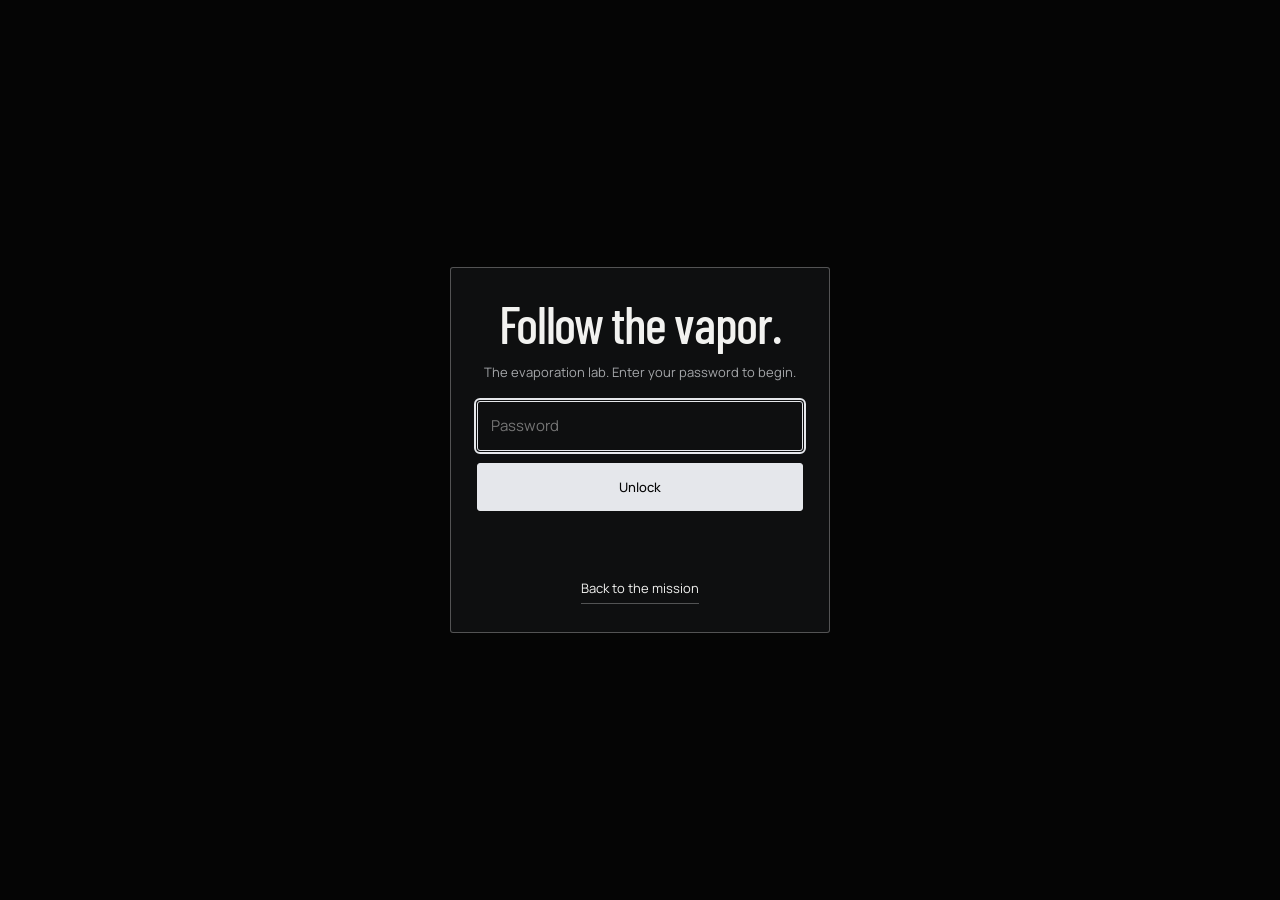
==== commit 0c328b82: "halfway there" ====
--- a/evaporation_calculator.html
+++ b/evaporation_calculator.html
@@ -199,7 +199,17 @@
       padding: 28px 26px;
       text-align: center;
     }
-    .pw-card h2{ margin: 0 0 6px; font-size: 20px; font-weight: 700; }
+    .pw-card h2{ margin: 0 0 10px; font-size: clamp(36px, 5vw, 52px); font-weight: 500; }
+    .pw-back{ display: inline-block; margin-top: 20px; font-size: 13px; }
+    .model-notes{ max-width: 65ch; margin-top: 20px; font-size: 14px; color: var(--muted); }
+    .model-notes summary{ cursor: pointer; width: fit-content; color: var(--text); padding: 6px 0; }
+    .model-notes p{ font-size: 14px; margin-top: 8px; }
+    .calc-grid > *{ min-width: 0; }
+    @media (max-width: 480px){
+      .row{ grid-template-columns: 1fr; }
+      .kpi-grid{ grid-template-columns: 1fr; }
+      .btn-row .btn{ flex: 1 1 auto; }
+    }
     .pw-card p{ margin: 0 0 18px; font-size: 13px; color: var(--muted); }
     .pw-card form{ display: flex; flex-direction: column; gap: 12px; }
     .pw-card input{
@@ -218,20 +228,22 @@
     }
     .pw-err{ min-height: 1.2em; margin: 0; font-size: 13px; color: var(--warn); }
   </style>
+<link rel="icon" type="image/svg+xml" href="assets/images/favicon.svg">
 </head>
 
-<body class="locked">
+<body class="locked calculator-page">
 
   <div id="pw-gate" role="dialog" aria-modal="true" aria-labelledby="pw-title">
     <div class="pw-card">
-      <h2 id="pw-title">Protected tool</h2>
-      <p>Enter the password to open the evaporation calculator.</p>
+      <h2 id="pw-title">Follow the vapor.</h2>
+      <p>The evaporation lab. Enter your password to begin.</p>
       <form id="pw-form">
         <input id="pw-input" type="password" autocomplete="current-password"
                placeholder="Password" aria-label="Password" autofocus>
         <button class="btn primary" type="submit">Unlock</button>
         <p class="pw-err" id="pw-err" role="alert" aria-live="polite"></p>
       </form>
+      <a class="pw-back xref" href="mission.html">Back to the mission</a>
     </div>
   </div>
 
@@ -314,13 +326,12 @@
   <main id="main">
     <section class="hero">
       <div class="container">
-        <h1>H₂O₂ / H₂O evaporation rate</h1>
-        <p class="lede">
-          Free-film evaporation of a binary H₂O₂/H₂O liquid into a humid air boundary.
-          Pure-component vapour pressures come from Giguère and Maass (H₂O₂) and Tetens
-          (H₂O), with non-ideality handled by a Margules model. The flux kernel is either
-          Hertz-Knudsen, for a perfectly stirred gas, or one of three boundary-layer modes.
-        </p>
+        <h1>Follow the vapor.</h1>
+        <p class="lede">Model H₂O₂ / H₂O evaporation. Change the conditions. Watch the liquid evolve.</p>
+        <details class="model-notes">
+          <summary>About the model</summary>
+          <p>Free-film evaporation into humid air. Vapour pressures use Giguère–Maass (H₂O₂) and Tetens (H₂O), with Margules activity coefficients. Choose Hertz–Knudsen or one of three boundary-layer flux models below.</p>
+        </details>
       </div>
     </section>
 
@@ -331,7 +342,7 @@
           <!-- ============ LEFT: INPUTS ============ -->
           <div>
             <div class="calc-panel">
-              <h3>Calculation Mode</h3>
+              <h3>Flux model</h3>
               <div class="radio-list" role="radiogroup" aria-label="Calculation mode">
                 <label><input type="radio" name="mode" value="A" checked> A · Hertz-Knudsen</label>
                 <label><input type="radio" name="mode" value="B"> B · Stefan / Fick</label>
@@ -341,7 +352,7 @@
             </div>
 
             <div class="calc-panel">
-              <h3>Common Inputs</h3>
+              <h3>Starting conditions</h3>
               <div class="row">
                 <div class="field">
                   <label for="T_liq">Liquid temperature T<sub>liq</sub></label>
@@ -389,7 +400,7 @@
             </div>
 
             <div class="calc-panel">
-              <h3>N₂ Injection Method</h3>
+              <h3>N₂ injection</h3>
               <div class="radio-list" role="radiogroup" aria-label="N2 injection method">
                 <label><input type="radio" name="n2mode" value="I" checked> I · Isobaric replacement (P fixed)</label>
                 <label><input type="radio" name="n2mode" value="II"> II · Pressurisation (P rises)</label>
@@ -397,7 +408,7 @@
             </div>
 
             <div class="calc-panel">
-              <h3>Boundary Layer <small style="text-transform:none;color:var(--subtle);font-weight:500">(modes B/C/D)</small></h3>
+              <h3>Boundary layer <small style="text-transform:none;color:var(--subtle);font-weight:500">(modes B/C/D)</small></h3>
               <div class="row">
                 <div class="field">
                   <label for="U_air">Air velocity U</label>
@@ -444,7 +455,7 @@
                   <div class="sub" id="kpi-gmin2">— g/min</div>
                 </div>
               </div>
-              <div class="results-box" id="static-out" style="margin-top:12px">Awaiting inputs — click “Calculate t = 0”.</div>
+              <div class="results-box" id="static-out" style="margin-top:12px">Calculate the initial flux to see the results.</div>
             </div>
 
             <div class="calc-panel">
--- a/assets/css/styles.css
+++ b/assets/css/styles.css
@@ -1,876 +1,178 @@
-/* ============================================================
-   N2 Team — pitch black, minimalist
-   ------------------------------------------------------------
-   True #000 stock, one burnt-amber accent, warm ink, hairlines,
-   and a lot of space. The only decoration is the N2 mark: drawn
-   large and central on the landing page, drifting faintly behind
-   everything else.
+/* N2 / Noir. Vapor is the material; light is the accent. */
+@import url('https://fonts.googleapis.com/css2?family=Barlow+Condensed:wght@400;500;600&family=Manrope:wght@400;500;600;700&display=swap');
+:root {
+  color-scheme: dark;
+  --bg:#050505; --bg-2:#090a0b; --panel:#0e0f10; --panel-2:#17181a;
+  --text:#f2f2f0; --muted:#a5a7aa; --subtle:#8d9095;
+  --brand:#e5e7eb; --brand-deep:#fff; --brand-2:#91b7b1; --brand-3:#a5b3d1; --warn:#e8a090; --on-brand:#050505;
+  --brand-tint:rgba(229,231,235,.055); --chart-axis:rgba(242,242,240,.4); --chart-grid:rgba(242,242,240,.09);
+  --border:rgba(242,242,240,.14); --border-strong:rgba(242,242,240,.3);
+  --shadow:none; --shadow-lift:0 12px 40px rgba(0,0,0,.2); --radius:3px; --radius-sm:2px;
+  --max:2400px; --col:720px; --measure:62ch; --gutter:clamp(22px,4.5vw,108px);
+  --display:'Barlow Condensed','Arial Narrow',Impact,sans-serif;
+  --sans:'Manrope',ui-sans-serif,system-ui,-apple-system,'Segoe UI',sans-serif;
+  --mono:ui-monospace,SFMono-Regular,Consolas,monospace;
+  --s-1:4px; --s-2:8px; --s-3:16px; --s-4:24px; --s-5:40px; --s-6:64px; --s-7:104px;
+  --ease:cubic-bezier(.22,1,.36,1); --ease-in:cubic-bezier(.45,0,.75,.2);
+  --t-fast:.25s var(--ease); --t-med:.45s var(--ease); --t-slow:.8s var(--ease);
+}
+*{box-sizing:border-box}
+html{background:var(--bg);scroll-padding-top:110px}
+html,body{margin:0;padding:0}
+body{min-height:100svh;display:flex;flex-direction:column;background:var(--bg);color:var(--text);font:400 15px/1.7 var(--sans);-webkit-font-smoothing:antialiased}
+main{flex:1 0 auto;min-width:0} footer{flex-shrink:0}
+a{color:inherit;text-decoration:none}
+button,input,select,textarea{font:inherit}
+button,a,input,select,textarea,summary{-webkit-tap-highlight-color:transparent}
+button,summary{cursor:pointer} button:disabled{cursor:wait;opacity:.55}
+img,video,svg{max-width:100%}
+::selection{color:var(--bg);background:var(--brand)}
+:focus-visible{outline:2px solid var(--brand);outline-offset:5px}
+.container{width:min(var(--max),calc(100% - var(--gutter)*2));margin-inline:auto}
+.skip-link{position:absolute;width:1px;height:1px;overflow:hidden;clip-path:inset(50%)}
+.skip-link:focus{clip-path:none;width:auto;height:auto;top:10px;left:12px;padding:12px;background:var(--panel);z-index:200}
 
-   Every transition is soft and slow by design. Leaving a page
-   plays the vapour transition (see "Evaporation" below): content
-   rises, disperses and blurs out, which is the one piece of
-   motion on this site that is allowed to be theatrical.
+/* One horizontal, fluid navigation on every core page. */
+.site-header{position:sticky;top:0;z-index:60;background:rgba(5,5,5,.93);border-bottom:1px solid var(--border);backdrop-filter:blur(16px)}
+.nav{display:flex;align-items:center;justify-content:space-between;gap:32px;min-height:88px}
+.brand{display:inline-flex;align-items:center;gap:15px;flex:0 0 auto;font-weight:600;font-size:14px;line-height:1.25}
+.brand>span{display:flex;flex-direction:column;gap:4px}
+.brand small{color:var(--subtle);font-size:10px;font-weight:400}
+.nav-logo{display:block;width:47px;height:30px}
+.nav-links{display:flex;align-items:center;gap:clamp(20px,2.7vw,54px)}
+.nav-links a{color:var(--muted);font-size:12px;position:relative;padding:12px 0;transition:color var(--t-med)}
+.nav-links a::after{content:'';position:absolute;left:0;right:0;bottom:5px;height:1px;background:var(--text);transform:scaleX(0);transform-origin:left;transition:transform var(--t-med)}
+.nav-links a:hover,.nav-links a.active{color:var(--text)}
+.nav-links a:hover::after,.nav-links a.active::after{transform:scaleX(1)}
+.nav-toggle{display:none;background:transparent;color:var(--text);border:1px solid var(--border-strong);padding:9px 15px;font-size:13px}
 
-   Rules of the house:
-     - no gradients, no glows, no coloured shadows, no backdrop blur
-     - no monospaced type in the interface (see --mono below)
-     - no section numbering, no badges above headings
-     - every text/background pair clears WCAG AA (4.5:1)
-   ============================================================ */
+/* A wide stage: [headline / action] [particle mark], with destinations beneath. */
+.splash{position:relative;overflow:clip}
+.splash-grid{display:grid;grid-template-columns:.87fr 1.13fr;align-items:center;min-height:clamp(580px,calc(100svh - 220px),1100px)}
+.splash-copy{position:relative;z-index:2;padding:64px 0 70px}
+.splash-title{font-size:clamp(88px,11.4vw,240px);line-height:.87;font-weight:500;letter-spacing:-.035em;margin:0 0 35px}
+.splash-title>span{display:block}
+.splash-line{max-width:34ch;font-size:clamp(14px,1.05vw,20px);line-height:1.8}
+.splash-copy .cta-row{margin-top:30px;gap:12px}
+.splash-copy .btn{font-size:12px;padding:14px 22px}
+.particle-stage{min-width:0;align-self:stretch;display:flex;align-items:center;justify-content:center;position:relative;isolation:isolate}
+.particle-stage::before{content:'';position:absolute;z-index:-1;inset:7% -22% 5% -25%;background:radial-gradient(ellipse at 55% 50%,rgba(145,154,165,.075),transparent 66%)}
+.hero-mark{position:relative;width:112%;flex-shrink:0;aspect-ratio:1.24}
+.hero-mark svg{position:absolute;width:100%;height:100%;inset:0;padding:8%;overflow:visible;color:var(--brand);transition:opacity .5s ease}
+.hero-mark svg path{stroke:currentColor}
+.hero-mark canvas{position:absolute;width:100%;height:100%;inset:0}
+.hero-mark.particle-ready svg{opacity:0}
+.particle-caption{position:absolute;bottom:30px;right:0;margin:0;color:var(--subtle);font-size:11px;display:flex;align-items:center;gap:10px}
+.particle-caption::before{content:'';display:block;width:5px;height:5px;border-radius:50%;background:var(--muted);box-shadow:0 0 12px rgba(255,255,255,.3)}
+.touch-caption{display:none}
+.destination-strip{display:grid;grid-template-columns:repeat(4,minmax(0,1fr));border-top:1px solid var(--border)}
+.destination{position:relative;padding:25px 28px 26px 0;transition:color var(--t-med)}
+.destination+.destination{padding-left:28px;border-left:1px solid var(--border)}
+.destination-title{display:block;font-family:var(--display);font-size:clamp(25px,2.1vw,38px);line-height:1.3}
+.destination-note{display:block;color:var(--subtle);font-size:11px;margin-top:5px}
+.destination::after{content:'';position:absolute;width:18px;height:18px;border-top:1px solid var(--muted);border-right:1px solid var(--muted);right:26px;top:32px;transform:scale(.45) rotate(45deg);transition:transform var(--t-med),filter var(--t-med)}
+.destination:hover::after{transform:translateX(6px) scale(.6) rotate(45deg);filter:drop-shadow(0 0 7px var(--muted))}
+.destination:hover .destination-title{color:var(--brand-deep)}
 
-@import url('https://fonts.googleapis.com/css2?family=Archivo:wght@400;500;600;700&family=Fraunces:opsz,wght@9..144,500;9..144,600;9..144,700&display=swap');
+/* Type and content: broad layouts, short reading measures. */
+h1,h2,h3{color:var(--text);margin:0 0 var(--s-3);text-wrap:balance}
+h1,h2{font-family:var(--display);font-weight:500;letter-spacing:-.025em}
+h1{font-size:clamp(56px,7vw,136px);line-height:.98}
+h2{font-size:clamp(34px,3.6vw,66px);line-height:1.06}
+h3{font:600 17px/1.4 var(--sans)}
+p{max-width:var(--measure);margin:0 0 var(--s-3);color:var(--muted)} p:last-child{margin-bottom:0}
+strong{color:var(--text);font-weight:600}
+.lede{max-width:54ch;font-size:clamp(16px,1.35vw,21px);line-height:1.7;margin-top:24px}
+.small-note{color:var(--subtle);font-size:12px;margin-top:14px}
+.tiny{color:var(--subtle);font-size:11px} .tiny a:hover{color:var(--text)}
+.fig{font-variant-numeric:tabular-nums}
+.hero{padding-top:clamp(55px,7vw,128px)} .hero h1{max-width:20ch}
+.section{padding:var(--s-6) 0 var(--s-7)}
+.sec{border-top:1px solid var(--border);padding-top:var(--s-5);margin-top:var(--s-6)} .sec:first-child{margin-top:0}
+.sec>p{max-width:60ch}
+.mission-grid{display:grid;grid-template-columns:repeat(2,minmax(0,1fr));gap:clamp(35px,6vw,120px)}
+.mission-grid>.sec{margin-top:0} .mission-grid h2{max-width:20ch} .mission-grid+.sec{margin-top:90px}
+.list{list-style:none;padding:0;margin:25px 0 0;max-width:var(--measure)}
+.list li{padding:10px 0 10px 19px;position:relative;color:var(--muted);font-size:14px}
+.list li::before{content:'';position:absolute;width:5px;height:5px;border:1px solid var(--subtle);border-radius:50%;left:0;top:21px}
+.hr{border:0;border-top:1px solid var(--border);margin:24px 0}
+.docref{width:100%;border-collapse:collapse;margin-top:var(--s-5)}
+.docref tr{border-bottom:1px solid var(--border)} .docref td{padding:23px 20px 23px 0}
+.docref td:last-child{text-align:right;width:1%;white-space:nowrap;padding-right:0}
+.docref a.ref{font-weight:500;font-size:16px;transition:opacity var(--t-med)} .docref a.ref:hover{opacity:.6}
+.docref td:last-child a.ref{font-size:12px}
+.docref .desc{color:var(--subtle);display:block;margin-top:4px;font-size:12px}
+.roster{margin-top:8px}
+.roster-row{display:grid;grid-template-columns:1.2fr 1fr auto;align-items:center;gap:25px;padding:clamp(28px,4vw,65px) 0;border-bottom:1px solid var(--border)}
+.roster-row .who{font:500 clamp(38px,5vw,88px)/1 var(--display);letter-spacing:-.025em}
+.roster-row .what{color:var(--muted);font-size:14px} .roster-row .contact{font-size:12px} .roster-row .none{color:var(--subtle)}
+.roster-row a:hover{text-decoration:underline;text-underline-offset:5px}
 
-:root{
-  /* Stock — pitch black */
-  --bg:        #000000;
-  --bg-2:      #060606;
-  --panel:     #0b0b0b;
-  --panel-2:   #141414;
+.btn{position:relative;display:inline-flex;align-items:center;justify-content:center;gap:8px;padding:13px 23px;border:1px solid var(--border-strong);border-radius:var(--radius);background:transparent;color:var(--text);font:500 13px/1.6 var(--sans);cursor:pointer;transition:background var(--t-med),color var(--t-med),border-color var(--t-med),box-shadow var(--t-med)}
+.btn:hover{border-color:var(--text);background:rgba(255,255,255,.055);box-shadow:0 0 30px rgba(255,255,255,.045)}
+.btn.primary{background:var(--brand);color:var(--on-brand);border-color:var(--brand)}
+.btn.primary:hover{background:var(--brand-deep);border-color:var(--brand-deep);box-shadow:0 0 28px rgba(255,255,255,.12)}
+.btn.secondary{color:var(--text)}
+.cta-row{display:flex;flex-wrap:wrap;gap:12px;margin-top:var(--s-4)}
+.xref{color:var(--text);border-bottom:1px solid var(--border-strong);padding-bottom:4px;transition:border-color var(--t-med)} .xref:hover{border-color:var(--text)}
+.card{background:var(--panel);border:1px solid var(--border);border-radius:var(--radius)} .card.pad{padding:var(--s-4)} .card.pad-lg{padding:var(--s-5)}
+.field-label{color:var(--muted);font-size:12px}
 
-  /* Ink — warm white, so pure black never reads as a dead screen */
-  --text:      #f2efe9;   /* 18.30:1 */
-  --muted:     #a29b90;   /*  7.63:1 */
-  --subtle:    #857e73;   /*  5.23:1 */
+/* Contact stays in the page, with native validation and AJAX status. */
+.contact-section{padding-block:clamp(80px,11vw,190px)}
+.contact-block{display:grid;grid-template-columns:.87fr 1.13fr;gap:clamp(45px,8vw,150px)}
+.contact-intro h2{font-size:clamp(64px,7.5vw,150px);line-height:.95;max-width:8ch}
+.contact-intro p{margin-top:25px;max-width:30ch}
+.contact-form{display:flex;flex-direction:column;gap:26px;padding-top:7px}
+.contact-row{display:grid;grid-template-columns:repeat(2,minmax(0,1fr));gap:24px}
+.contact-field{min-width:0;display:flex;flex-direction:column;gap:7px}
+.contact-field input,.contact-field textarea{width:100%;min-width:0;background:transparent;color:var(--text);border:0;border-bottom:1px solid var(--border-strong);border-radius:0;padding:10px 0;font-size:15px;transition:border-color var(--t-med)}
+.contact-field input:hover,.contact-field textarea:hover{border-color:var(--text)}
+.contact-field input:focus-visible,.contact-field textarea:focus-visible{outline:none;border-color:var(--text);box-shadow:0 1px 0 var(--text)}
+.contact-field textarea{resize:vertical;min-height:100px}
+.contact-actions{display:flex;align-items:center;flex-wrap:wrap;gap:20px}
+.contact-status{font-size:12px;margin:0} .contact-status.ok{color:var(--brand-2)} .contact-status.err{color:var(--warn)}
+.hp{position:absolute!important;left:-10000px!important;width:1px!important;height:1px!important;opacity:0!important;pointer-events:none!important}
+footer,.footer{border-top:1px solid var(--border);padding:26px 0 32px}
+footer .container,.footer .container{display:flex;justify-content:space-between;gap:20px;flex-wrap:wrap}
 
-  /* One accent carries the site. The second and third exist only
-     for the calculator's plotted series. */
-  --brand:      #e0742f;  /*  6.71:1 */
-  --brand-deep: #f0995e;
-  --brand-2:    #4fc0ad;
-  --brand-3:    #7fa8e0;
-  --warn:       #e5624a;
-  --on-brand:   #000000;
-  --brand-tint: rgba(224,116,47,.07);
+/* JS owns departure animations and keeps the real document intact. */
+.vapor-canvas{position:fixed;inset:0;width:100%;height:100%;pointer-events:none;z-index:100}
+html.is-leaving{cursor:progress} html.is-leaving body{pointer-events:none}
+@keyframes condense{from{opacity:0;filter:blur(9px);transform:translateY(10px)}to{opacity:1;filter:blur(0);transform:none}}
+@media(prefers-reduced-motion:no-preference){html{scroll-behavior:smooth}.splash-copy,.hero>.container{animation:condense 1s var(--ease) backwards}.splash-copy{animation-delay:.1s}}
 
-  /* Chart ink — canvases read these so plots follow the theme */
-  --chart-axis: rgba(242,239,233,.36);
-  --chart-grid: rgba(242,239,233,.07);
-
-  /* Rules */
-  --border:        rgba(242,239,233,.12);
-  --border-strong: rgba(242,239,233,.26);
-  --shadow:        none;
-  --shadow-lift:   none;
-
-  /* Geometry */
-  --radius:    2px;
-  --radius-sm: 2px;
-  --max:       1020px;
-  --measure:   62ch;
-
-  /* Type — two faces, no monospace in the interface.
-     --mono is a plain system stack kept only for preformatted
-     numeric output whose columns must line up (the calculator's
-     results dump and its canvas ticks). Never use it for chrome. */
-  --display: "Fraunces", "Iowan Old Style", Georgia, "Times New Roman", serif;
-  --sans:    "Archivo", ui-sans-serif, system-ui, -apple-system, "Segoe UI", Helvetica, Arial, sans-serif;
-  --mono:    ui-monospace, SFMono-Regular, Menlo, Consolas, "Liberation Mono", monospace;
-
-  /* Spacing scale — used deliberately, not uniformly */
-  --s-1: 4px;  --s-2: 8px;  --s-3: 14px; --s-4: 22px;
-  --s-5: 36px; --s-6: 58px; --s-7: 92px;
-
-  /* Motion — soft. Nothing snaps. */
-  --ease:      cubic-bezier(.22, 1, .36, 1);   /* long, gentle settle */
-  --ease-in:   cubic-bezier(.45, 0, .75, .2);  /* accelerates away  */
-  --t-fast:    .3s  var(--ease);
-  --t-med:     .5s  var(--ease);
-  --t-slow:    .8s  var(--ease);
-
-  /* Evaporation timings, shared by CSS and main.js */
-  --vapor-out: 640ms;
-  --vapor-in:  680ms;
+@media(min-width:2000px){body{font-size:17px}.nav{min-height:105px}.nav-links a{font-size:14px}}
+@media(max-width:1000px){
+  .brand small{display:none}.nav-links{gap:24px}.splash-grid{min-height:580px}
+  .splash-title{font-size:clamp(86px,12vw,120px)}.splash-copy .cta-row{flex-direction:column;align-items:flex-start}
+  .destination::after{right:8px}.destination+.destination{padding-left:18px}.destination-note{max-width:18ch}
 }
-
-/* ------------------------------------------------------------
-   Light variant — the cream paper palette, kept tuned but not
-   automatic. Switch a page with <html data-theme="light">.
-   ------------------------------------------------------------ */
-:root[data-theme="light"]{
-  --bg:        #f2ede1;
-  --bg-2:      #e9e1d0;
-  --panel:     #fbf8f0;
-  --panel-2:   #f4eee1;
-
-  --text:      #1a1612;
-  --muted:     #574c3f;   /* 7.16:1 */
-  --subtle:    #756a5c;   /* 4.53:1 */
-
-  --brand:      #9c4221;  /* 5.59:1 */
-  --brand-deep: #7a3318;
-  --brand-2:    #1f5f52;
-  --brand-3:    #2f4a7a;
-  --warn:       #a32d18;
-  --on-brand:   #fbf8f0;
-  --brand-tint: rgba(156,66,33,.08);
-
-  --chart-axis: rgba(26,22,18,.45);
-  --chart-grid: rgba(26,22,18,.10);
-
-  --border:        rgba(26,22,18,.17);
-  --border-strong: rgba(26,22,18,.38);
+@media(max-width:760px){
+  :root{--s-6:48px;--s-7:72px}
+  .nav{min-height:72px;gap:16px}.nav-toggle{display:block}
+  .nav-links{position:absolute;top:100%;left:0;right:0;display:none;flex-direction:column;align-items:stretch;gap:0;padding:14px var(--gutter) 24px;background:var(--bg);border-bottom:1px solid var(--border)}
+  .nav-links.open{display:flex}.nav-links a{font-size:17px;padding:12px 0}.nav-links a::after{right:auto;width:30px}
+  .splash-grid{grid-template-columns:1fr;min-height:0;position:relative}.splash-copy{padding:58px 0 24px}
+  .splash-title{font-size:clamp(100px,19vw,144px);margin-bottom:24px}.splash-title>span{display:inline}.splash-title>span+span::before{content:' '}
+  .splash-line{max-width:38ch}.splash-copy .cta-row{flex-direction:row}
+  .particle-stage{min-height:280px;margin:-18px -10px 0}.hero-mark{width:min(100%,550px);aspect-ratio:1.75}
+  .particle-caption{bottom:12px;right:12px;font-size:10px}
+  .destination-strip{grid-template-columns:repeat(2,minmax(0,1fr))}.destination{padding:22px 28px 22px 0}
+  .destination+.destination{padding-left:20px}.destination:nth-child(3){padding-left:0;border-left:0}.destination:nth-child(n+3){border-top:1px solid var(--border)}
+  .destination-note{max-width:none;font-size:10px}.destination::after{top:28px;right:12px}
+  .mission-grid{grid-template-columns:1fr;gap:50px}.contact-block{grid-template-columns:1fr;gap:40px}
+  .contact-intro h2{max-width:none}.contact-intro p{max-width:40ch}
+  .roster-row{grid-template-columns:1fr auto;gap:14px}.roster-row .who{grid-column:1/-1}.roster-row .what{font-size:12px}
+  .contact-row{gap:18px}
 }
-
-*{ box-sizing: border-box; }
-html, body{ margin:0; padding:0; }
-
-html{ background: var(--bg); }
-@media (prefers-reduced-motion: no-preference){
-  html{ scroll-behavior: smooth; }
+@media(max-width:400px){
+  .splash-title{font-size:92px}.splash-copy .btn{padding:12px 15px;font-size:11px}
+  .contact-row{grid-template-columns:1fr;gap:26px}.destination-title{font-size:25px}.destination-note{max-width:18ch}.docref .desc{max-width:27ch}
 }
-
-body{
-  font-family: var(--sans);
-  font-size: 16px;
-  font-weight: 400;
-  line-height: 1.62;
-  color: var(--text);
-  background: var(--bg);
-  -webkit-font-smoothing: antialiased;
-  -moz-osx-font-smoothing: grayscale;
-  min-height: 100vh;
-  display: flex;
-  flex-direction: column;
+@media(pointer:coarse){.pointer-caption{display:none}.touch-caption{display:inline}}
+@media(prefers-reduced-motion:reduce){
+  html{scroll-behavior:auto!important}
+  *,*::before,*::after{animation-duration:.01ms!important;animation-iteration-count:1!important;transition-duration:.01ms!important}
+  .particle-caption,.vapor-canvas{display:none}
 }
-
-main{ flex: 1 0 auto; }
-footer, .footer{ flex-shrink: 0; }
-
-a{ color: inherit; text-decoration: none; }
-
-.container{
-  width: min(var(--max), calc(100% - 56px));
-  margin: 0 auto;
-}
-@media (max-width: 760px){
-  .container{ width: calc(100% - 40px); }
-}
-
-::selection{ background: var(--brand); color: var(--on-brand); }
-
-/* Real content sits above the drifting mark layer */
-.site-header, main, footer, .footer{ position: relative; z-index: 1; }
-
-/* ============================================================
-   EVAPORATION
-   ------------------------------------------------------------
-   Arriving, the page condenses out of the air: regions fade up
-   from a blur, staggered top to bottom.
-
-   Leaving, main.js marks every atom (headings, paragraphs, list
-   rows, buttons, nav links, the mark) with a randomised delay and
-   drift, splits display text into per-character spans, then adds
-   .is-leaving. Everything rises, spreads, blurs and thins out —
-   letters going at slightly different moments so the script looks
-   like it is boiling off rather than sliding away.
-
-   Randomised per element by JS:
-     --vd  delay        --vx  horizontal drift     --vr  rotation
-   Per character:
-     --cd  delay        --cx  drift x              --cy  rise
-   ============================================================ */
-
-@keyframes vapor-in{
-  from{
-    opacity: 0;
-    filter: blur(11px);
-    transform: translate3d(0, 16px, 0) scale(.994);
-  }
-  to{
-    opacity: 1;
-    filter: blur(0);
-    transform: none;
-  }
-}
-
-@keyframes vapor-out{
-  0%{
-    opacity: 1;
-    filter: blur(0);
-    transform: translate3d(0, 0, 0) scale(1) rotate(0deg);
-  }
-  45%{
-    opacity: .55;
-    filter: blur(3px);
-  }
-  100%{
-    opacity: 0;
-    filter: blur(13px);
-    transform:
-      translate3d(var(--vx, 0px), -52px, 0)
-      scale(1.06)
-      rotate(var(--vr, 0deg));
-  }
-}
-
-/* Characters break up further and travel further than their block */
-@keyframes vapor-char{
-  0%{
-    opacity: 1;
-    filter: blur(0);
-    transform: translate3d(0, 0, 0) scale(1) rotate(0deg);
-  }
-  100%{
-    opacity: 0;
-    filter: blur(9px);
-    transform:
-      translate3d(var(--cx, 0px), var(--cy, -60px), 0)
-      scale(1.35)
-      rotate(var(--cr, 0deg));
-  }
-}
-
-/* ---------- arrival ---------- */
-.site-header,
-main,
-footer, .footer{
-  animation: vapor-in var(--vapor-in) var(--ease) backwards;
-}
-main{ animation-delay: 60ms; }
-footer, .footer{ animation-delay: 150ms; }
-
-/* inside main, blocks settle one after another */
-main .container > *{
-  animation: vapor-in var(--vapor-in) var(--ease) backwards;
-}
-main .container > *:nth-child(1){ animation-delay:  90ms; }
-main .container > *:nth-child(2){ animation-delay: 160ms; }
-main .container > *:nth-child(3){ animation-delay: 225ms; }
-main .container > *:nth-child(4){ animation-delay: 285ms; }
-main .container > *:nth-child(5){ animation-delay: 340ms; }
-main .container > *:nth-child(n+6){ animation-delay: 390ms; }
-
-/* ---------- departure ---------- */
-html.is-leaving,
-html.is-leaving body{
-  /* the stock stays; only what is printed on it boils off */
-  background: var(--bg);
-}
-html.is-leaving *{
-  /* nothing is clickable once it has started to go */
-  pointer-events: none !important;
-}
-/* Drop the arrival animation before departing. Atoms are excluded:
-   this selector is more specific than the [data-vapor-atom] rule
-   below, so without the :not() it would cancel their departure. */
-html.is-leaving .site-header,
-html.is-leaving main,
-html.is-leaving footer,
-html.is-leaving .footer,
-html.is-leaving main .container > :not([data-vapor-atom]){
-  animation: none;
-}
-
-html.is-leaving [data-vapor-atom]{
-  animation: vapor-out var(--vapor-out) var(--ease-in) var(--vd, 0ms) both;
-  will-change: opacity, filter, transform;
-}
-
-html.is-leaving .ch{
-  display: inline-block;
-  animation: vapor-char var(--vapor-out) var(--ease-in) var(--cd, 0ms) both;
-  will-change: opacity, filter, transform;
-}
-html.is-leaving .word{ display: inline-block; white-space: nowrap; }
-
-/* The marks thin out too, but only as a fade: blurring a
-   full-viewport fixed layer costs a lot and shows nothing. */
-@keyframes vapor-fade{ to{ opacity: 0; } }
-html.is-leaving .brand-watermark{
-  animation: vapor-fade calc(var(--vapor-out) + 120ms) var(--ease-in) both;
-}
-
-@media (prefers-reduced-motion: reduce){
-  *{
-    animation-duration: .01ms !important;
-    animation-iteration-count: 1 !important;
-    transition-duration: .01ms !important;
-  }
-}
-
-/* ============================================================
-   Skip link
-   ============================================================ */
-.skip-link{
-  position:absolute; left:-999px; top:auto;
-  width:1px; height:1px; overflow:hidden;
-}
-.skip-link:focus{
-  left: 14px; top: 14px; width:auto; height:auto;
-  padding: 10px 13px;
-  background: var(--panel); color: var(--text);
-  border: 1px solid var(--brand);
-  font-size: 14px;
-  z-index: 9999;
-}
-
-/* ============================================================
-   N2 mark, drifting faintly behind the page
-   Injected by main.js on pages carrying the shared header.
-   ============================================================ */
-.brand-watermark{
-  position: fixed;
-  inset: 0;
-  z-index: 0;
-  pointer-events: none;
-  overflow: hidden;
-}
-.n2-mark{
-  position: absolute;
-  width: var(--size, 260px);
-}
-.n2-mark svg{ width: 100%; height: auto; display: block; }
-.n2-mark path{
-  stroke: var(--brand);
-  stroke-dasharray: 1000;      /* the path carries pathLength="1000" */
-  stroke-dashoffset: 1000;
-  opacity: 0;
-  will-change: stroke-dashoffset, opacity;
-  animation: n2-draw var(--dur, 16s) var(--ease) var(--delay, 0s) infinite;
-}
-@keyframes n2-draw{
-  0%   { stroke-dashoffset: 1000; opacity: 0; }
-  12%  { opacity: var(--peak, .1); }
-  46%  { stroke-dashoffset: 0; opacity: var(--peak, .1); }   /* drawn */
-  72%  { stroke-dashoffset: 0; opacity: var(--peak, .1); }   /* hold  */
-  91%  { stroke-dashoffset: 0; opacity: 0; }                  /* fade  */
-  100% { stroke-dashoffset: 1000; opacity: 0; }               /* loop  */
-}
-@media (max-width: 760px){
-  .brand-watermark{ display: none; }
-}
-@media (prefers-reduced-motion: reduce){
-  .n2-mark path{
-    animation: none;
-    stroke-dashoffset: 0;
-    opacity: var(--peak, .08);
-  }
-}
-
-/* ============================================================
-   Header — fixed left rail
-   ============================================================ */
-.site-header{
-  position: fixed;
-  top: 0; left: 0; bottom: 0;
-  width: 210px;
-  z-index: 60;
-  background: var(--bg);
-  border-right: 1px solid var(--border);
-}
-.site-header > .container{
-  width: 100%; height: 100%;
-  margin: 0;
-  padding: 32px 22px 30px 30px;
-  display: block;
-}
-
-.nav{
-  display: flex;
-  flex-direction: column;
-  align-items: stretch;
-  height: 100%;
-  gap: 0;
-}
-
-.brand{
-  display: flex; align-items: center; gap: 11px;
-  margin-bottom: var(--s-6);
-  font-weight: 600;
-  font-size: 15px;
-  letter-spacing: -.005em;
-  transition: opacity var(--t-med);
-}
-.brand:hover{ opacity: .7; }
-.brand span{ display:flex; flex-direction:column; line-height:1.15; }
-.brand small{
-  font-weight: 400;
-  font-size: 11px;
-  color: var(--subtle);
-  letter-spacing: .01em;
-  margin-top: 3px;
-}
-.nav-logo{
-  height: 25px; width: auto;
-  display: block;
-  color: var(--text);
-}
-
-.nav-links{
-  display: flex;
-  flex-direction: column;
-  align-items: stretch;
-  gap: 2px;
-  margin: 0 0 auto;
-  width: 100%;
-}
-.nav-links a{
-  position: relative;
-  display: block;
-  padding: 9px 0;
-  color: var(--muted);
-  font-size: 15px;
-  font-weight: 400;
-  transition: color var(--t-med), transform var(--t-med), opacity var(--t-med);
-}
-.nav-links a:hover,
-.nav-links a:focus-visible{ color: var(--text); transform: translateX(5px); }
-.nav-links a.active{ color: var(--brand); }
-/* the only marker: a short rule bled into the rail margin */
-.nav-links a.active::after{
-  content:"";
-  position:absolute; left:-30px; top:50%;
-  width: 18px; height: 1px;
-  background: var(--brand);
-  transition: width var(--t-med);
-}
-.nav-links a:focus-visible{ outline: 2px solid var(--brand); outline-offset: 3px; }
-/* hovering one entry quiets the rest */
-.nav-links:hover a:not(:hover){ opacity: .5; }
-
-.nav-toggle{
-  display: none;
-  border: 1px solid var(--border-strong);
-  background: transparent;
-  color: var(--text);
-  padding: 7px 13px;
-  border-radius: var(--radius);
-  font-family: inherit;
-  font-size: 14px;
-  cursor: pointer;
-  transition: border-color var(--t-med), color var(--t-med);
-}
-.nav-toggle:hover{ border-color: var(--brand); color: var(--brand); }
-.nav-toggle:focus-visible{ outline: 2px solid var(--brand); outline-offset: 2px; }
-
-@media (min-width: 761px){
-  body{ padding-left: 210px; }
-}
-
-/* ---------- Mobile: rail folds into a top bar ---------- */
-@media (max-width: 760px){
-  body{ padding-left: 0; }
-  .site-header{
-    position: sticky;
-    top: 0; left: auto; bottom: auto;
-    width: auto; height: auto;
-    background: var(--bg);
-    border-right: 0;
-    border-bottom: 1px solid var(--border);
-  }
-  .site-header > .container{
-    height: auto; margin: 0 auto; padding: 0;
-  }
-  .nav{
-    flex-direction: row;
-    align-items: center;
-    justify-content: space-between;
-    height: auto;
-    padding: 14px 0;
-    gap: 16px;
-  }
-  .brand{ margin-bottom: 0; }
-  .nav-toggle{ display: inline-flex; }
-  .nav-links{
-    position: absolute; top: 100%; left: 0; right: 0;
-    margin: 0;
-    gap: 0;
-    background: var(--bg);
-    border-top: 1px solid var(--border);
-    border-bottom: 1px solid var(--border);
-    padding: 6px 20px 14px;
-    display: none;
-  }
-  .nav-links.open{ display: flex; }
-  .nav-links a{ padding: 12px 0; }
-  .nav-links a:hover{ transform: none; }
-  .nav-links a.active::after{ left: -20px; width: 12px; }
-}
-
-/* ============================================================
-   Typography
-   ============================================================ */
-h1, h2, h3{
-  color: var(--text);
-  margin: 0 0 var(--s-3);
-  text-wrap: balance;
-}
-h1, h2{
-  font-family: var(--display);
-  font-weight: 600;
-  letter-spacing: -.014em;
-}
-h1{ font-size: clamp(34px, 4.4vw, 54px); line-height: 1.07; }
-h2{ font-size: clamp(22px, 2.4vw, 29px); line-height: 1.18; }
-h3{
-  font-size: 16px;
-  font-weight: 600;
-  line-height: 1.4;
-  margin-bottom: var(--s-2);
-}
-
-p{
-  margin: 0 0 var(--s-3);
-  color: var(--muted);
-  font-size: 16px;
-  max-width: var(--measure);
-}
-p:last-child{ margin-bottom: 0; }
-strong{ color: var(--text); font-weight: 600; }
-
-.lede{
-  font-size: clamp(17px, 1.7vw, 19px);
-  line-height: 1.6;
-  color: var(--muted);
-  max-width: 56ch;
-}
-
-.small-note{
-  font-size: 14px;
-  color: var(--subtle);
-  margin-top: var(--s-2);
-  max-width: var(--measure);
-}
-
-.tiny{
-  font-size: 13px;
-  color: var(--subtle);
-}
-.tiny a{ color: var(--muted); transition: color var(--t-med); }
-.tiny a:hover{ color: var(--brand); }
-
-/* Aligned figures without resorting to a monospaced face */
-.fig{ font-variant-numeric: tabular-nums; }
-
-.hr{
-  height: 0;
-  border: 0;
-  border-top: 1px solid var(--border);
-  margin: var(--s-4) 0;
-}
-
-/* ============================================================
-   Section — a heading over a hairline, no numbering
-   ============================================================ */
-.sec{
-  /* keep the rules close to the measure rather than running the
-     full container width and hanging in empty space */
-  max-width: 760px;
-  border-top: 1px solid var(--border);
-  padding-top: var(--s-4);
-  margin-top: var(--s-6);
-}
-.sec:first-child{ border-top: 0; margin-top: 0; padding-top: 0; }
-
-/* ============================================================
-   Lists — hairline-ruled rows
-   ============================================================ */
-.list{
-  margin: var(--s-3) 0 0;
-  padding: 0;
-  list-style: none;
-  max-width: var(--measure);
-}
-.list li{
-  position: relative;
-  margin: 0;
-  padding: var(--s-2) 0 var(--s-2) var(--s-4);
-  border-bottom: 1px solid var(--border);
-  color: var(--muted);
-  font-size: 15.5px;
-  line-height: 1.55;
-}
-.list li:first-child{ border-top: 1px solid var(--border); }
-.list li::before{
-  content: "";
-  position: absolute;
-  left: 0; top: 1.05em;
-  width: 9px; height: 1px;
-  background: var(--brand);
-}
-
-/* ============================================================
-   Picker — the landing page's list of destinations
-   ============================================================ */
-.pick{
-  width: 100%;
-  max-width: 620px;
-  margin: var(--s-5) auto 0;
-  text-align: left;
-  border-top: 1px solid var(--border);
-}
-.pick-row{
-  position: relative;
-  display: flex;
-  align-items: baseline;
-  justify-content: space-between;
-  gap: var(--s-4);
-  padding: 13px 4px 13px 0;
-  border-bottom: 1px solid var(--border);
-  /* own stacking context, so the ::after wash sits behind the row's
-     own content and nothing else */
-  isolation: isolate;
-  transition:
-    padding-left var(--t-med),
-    opacity var(--t-med),
-    border-color var(--t-med);
-}
-/* amber rule that unrolls up the left edge */
-.pick-row::before{
-  content: "";
-  position: absolute;
-  left: 0; top: 0; bottom: -1px;
-  width: 2px;
-  background: var(--brand);
-  transform: scaleY(0);
-  transform-origin: 50% 100%;
-  transition: transform var(--t-med);
-}
-/* flat wash, so the whole row lifts and not just the type */
-.pick-row::after{
-  content: "";
-  position: absolute;
-  inset: 0 -14px -1px -14px;
-  background: var(--brand-tint);
-  opacity: 0;
-  z-index: -1;
-  transition: opacity var(--t-med);
-}
-.pick-label{
-  font-family: var(--display);
-  font-size: clamp(21px, 2.4vw, 27px);
-  font-weight: 600;
-  letter-spacing: -.014em;
-  line-height: 1.15;
-  color: var(--text);
-  transition: color var(--t-med), transform var(--t-med);
-}
-.pick-hint{
-  font-size: 14.5px;
-  color: var(--subtle);
-  text-align: right;
-  transition: color var(--t-med), transform var(--t-med);
-}
-
-.pick-row:hover,
-.pick-row:focus-visible{ padding-left: 20px; }
-.pick-row:hover::before,
-.pick-row:focus-visible::before{ transform: scaleY(1); }
-.pick-row:hover::after,
-.pick-row:focus-visible::after{ opacity: 1; }
-.pick-row:hover .pick-label,
-.pick-row:focus-visible .pick-label{ color: var(--brand); }
-.pick-row:hover .pick-hint,
-.pick-row:focus-visible .pick-hint{ color: var(--muted); transform: translateX(-5px); }
-.pick-row:focus-visible{ outline: 2px solid var(--brand); outline-offset: 4px; }
-
-/* hovering one choice quiets the others */
-.pick:has(.pick-row:hover) .pick-row:not(:hover){ opacity: .32; }
-
-/* the current page stays in the list, marked rather than removed */
-.pick-row[aria-current="page"] .pick-label{ color: var(--muted); }
-.pick-row[aria-current="page"] .pick-hint{ color: var(--subtle); }
-
-@media (max-width: 560px){
-  .pick-row{
-    flex-direction: column;
-    align-items: flex-start;
-    gap: 2px;
-  }
-  .pick-hint{ text-align: left; }
-  .pick-row:hover .pick-hint{ transform: none; }
-}
-
-/* ============================================================
-   Reference index — title, one line of context, one link
-   ============================================================ */
-.docref{
-  width: 100%;
-  border-collapse: collapse;
-  margin-top: var(--s-4);
-  font-size: 16px;
-}
-.docref tr{ border-bottom: 1px solid var(--border); }
-.docref tr:first-child{ border-top: 1px solid var(--border); }
-.docref td{ padding: var(--s-3) var(--s-3) var(--s-3) 0; vertical-align: baseline; }
-.docref td:last-child{ text-align: right; width: 1%; white-space: nowrap; padding-right: 0; }
-.docref a.ref{
-  color: var(--text);
-  font-weight: 500;
-  transition: color var(--t-med);
-}
-.docref a.ref:hover{ color: var(--brand); }
-.docref td:last-child a.ref{ color: var(--brand); font-weight: 400; font-size: 15px; }
-.docref a.ref:focus-visible{ outline: 2px solid var(--brand); outline-offset: 3px; }
-.docref .desc{
-  color: var(--subtle);
-  font-size: 14.5px;
-  display: block;
-  margin-top: 3px;
-  max-width: 52ch;
-}
-@media (max-width: 620px){
-  .docref tr{ display: block; padding: var(--s-2) 0; }
-  .docref td{ display: block; padding: 2px 0; }
-  .docref td:last-child{ text-align: left; padding-top: var(--s-2); }
-}
-
-/* ============================================================
-   Roster — a ruled list of people
-   ============================================================ */
-.roster{ margin-top: var(--s-4); }
-.roster-row{
-  display: grid;
-  grid-template-columns: minmax(0, 1.1fr) minmax(0, 1fr) auto;
-  align-items: baseline;
-  gap: var(--s-3);
-  padding: var(--s-4) 0;
-  border-bottom: 1px solid var(--border);
-  transition: opacity var(--t-med);
-}
-.roster-row:first-child{ border-top: 1px solid var(--border); }
-.roster:hover .roster-row:not(:hover){ opacity: .45; }
-.roster-row .who{
-  font-family: var(--display);
-  font-size: 21px;
-  font-weight: 600;
-  color: var(--text);
-  letter-spacing: -.012em;
-  line-height: 1.2;
-}
-.roster-row .what{
-  font-size: 15px;
-  color: var(--muted);
-}
-.roster-row .contact a{
-  font-size: 15px;
-  color: var(--brand);
-  transition: opacity var(--t-med);
-}
-.roster-row .contact a:hover{ opacity: .7; }
-.roster-row .contact a:focus-visible{ outline: 2px solid var(--brand); outline-offset: 3px; }
-.roster-row .contact .none{
-  font-size: 15px;
-  color: var(--subtle);
-}
-@media (max-width: 720px){
-  .roster-row{
-    grid-template-columns: 1fr;
-    row-gap: var(--s-1);
-  }
-}
-
-/* ============================================================
-   Buttons
-   ============================================================ */
-.btn{
-  display: inline-flex;
-  align-items: center;
-  gap: 8px;
-  padding: 11px 20px;
-  border: 1px solid var(--border-strong);
-  border-radius: var(--radius);
-  background: transparent;
-  color: var(--text);
-  font-family: inherit;
-  font-size: 15px;
-  font-weight: 500;
-  cursor: pointer;
-  transition:
-    border-color var(--t-med),
-    background var(--t-med),
-    color var(--t-med),
-    transform var(--t-med);
-}
-.btn:hover{ border-color: var(--brand); color: var(--brand); transform: translateY(-2px); }
-.btn:active{ transform: translateY(0); }
-.btn:focus-visible{ outline: 2px solid var(--brand); outline-offset: 3px; }
-
-.btn.primary{
-  background: var(--brand);
-  border-color: var(--brand);
-  color: var(--on-brand);
-}
-.btn.primary:hover{
-  background: var(--brand-deep);
-  border-color: var(--brand-deep);
-  color: var(--on-brand);
-}
-
-.btn.secondary{
-  background: transparent;
-  border-color: var(--brand-2);
-  color: var(--brand-2);
-}
-.btn.secondary:hover{
-  background: var(--brand-2);
-  border-color: var(--brand-2);
-  color: var(--on-brand);
-}
-
-.cta-row{
-  display: flex;
-  flex-wrap: wrap;
-  gap: var(--s-2);
-  margin-top: var(--s-4);
-}
-
-/* Inline cross-reference link */
-.xref{
-  color: var(--brand);
-  font-weight: 500;
-  border-bottom: 1px solid transparent;
-  transition: border-color var(--t-med), opacity var(--t-med);
-}
-.xref:hover{ border-bottom-color: var(--brand); }
-.xref:focus-visible{ outline: 2px solid var(--brand); outline-offset: 2px; }
-
-/* ============================================================
-   Sheet — the one boxed surface, used sparingly
-   ============================================================ */
-.card{
-  position: relative;
-  background: var(--panel);
-  border: 1px solid var(--border);
-  border-radius: var(--radius);
-  transition: border-color var(--t-med);
-}
-.card.pad{ padding: var(--s-4); }
-.card.pad-lg{ padding: var(--s-5); }
-@media (max-width: 600px){
-  .card.pad{ padding: var(--s-3); }
-  .card.pad-lg{ padding: var(--s-4); }
-}
-
-/* ============================================================
-   Layout blocks
-   ============================================================ */
-.hero{ padding: var(--s-6) 0 0; }
-.hero h1{ max-width: 20ch; }
-.section{ padding: var(--s-6) 0 var(--s-7); }
-
-/* ============================================================
-   Footer
-   ============================================================ */
-.footer, footer{
-  border-top: 1px solid var(--border);
-  padding: var(--s-4) 0 var(--s-5);
-  margin-top: 0;
-  color: var(--muted);
-  background: transparent;
-}
-.footer .container, footer .container{
-  display: flex;
-  justify-content: space-between;
-  align-items: baseline;
-  gap: var(--s-3);
-  flex-wrap: wrap;
-}
-
-/* ============================================================
-   Forms
-   ============================================================ */
-.field-label{
-  font-size: 14px;
-  color: var(--muted);
-}
